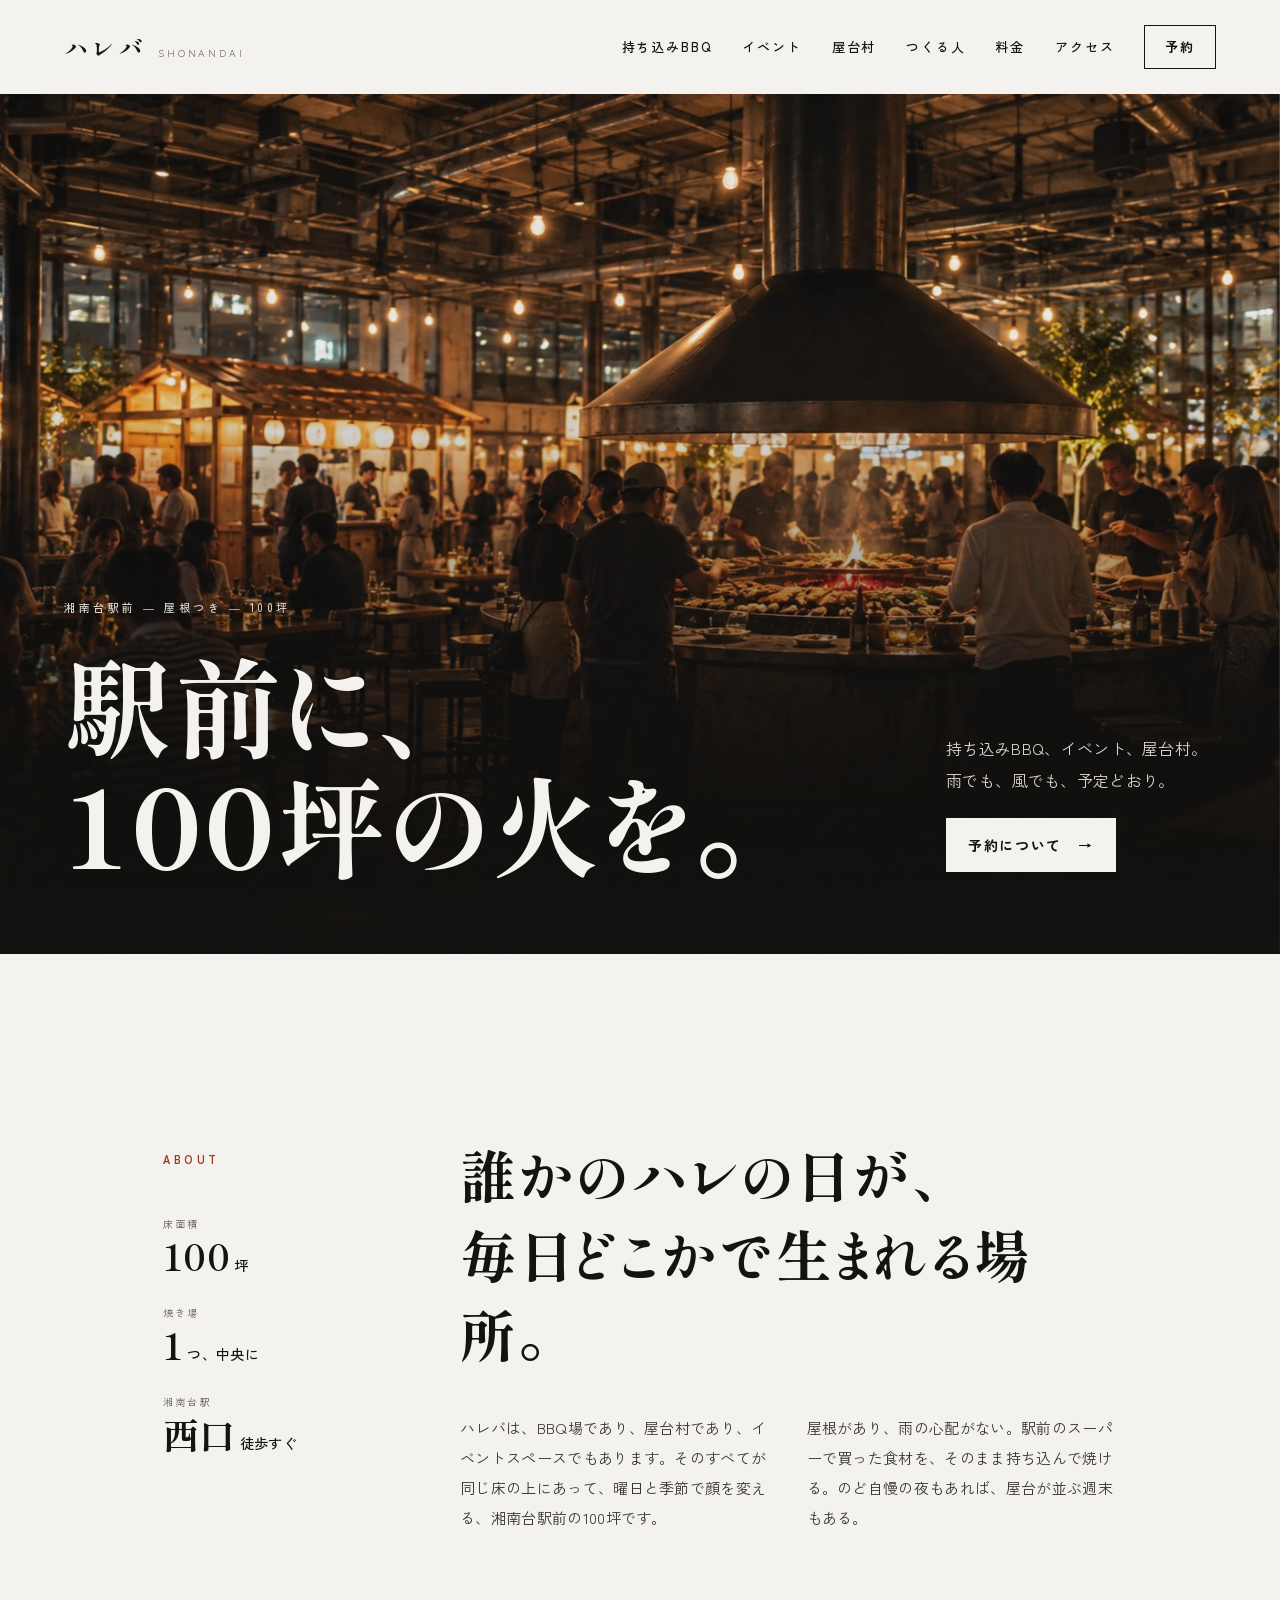
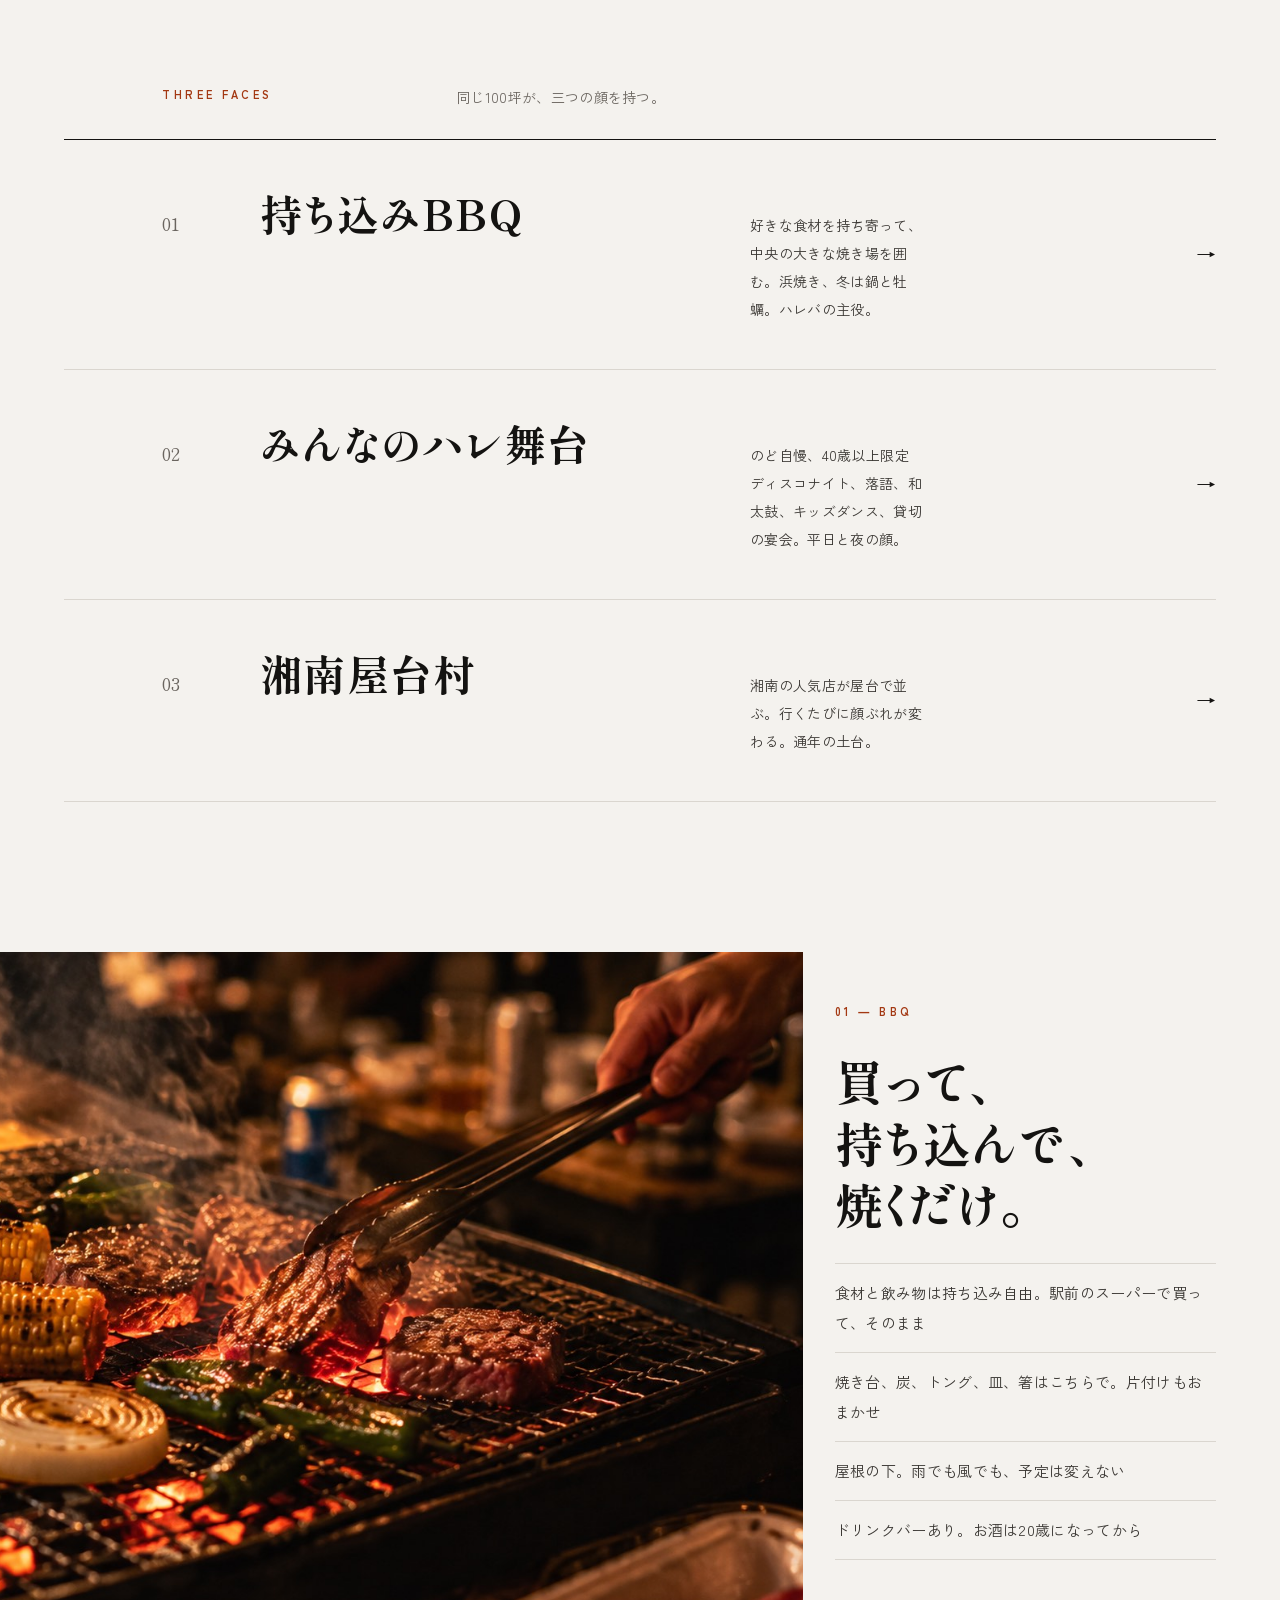
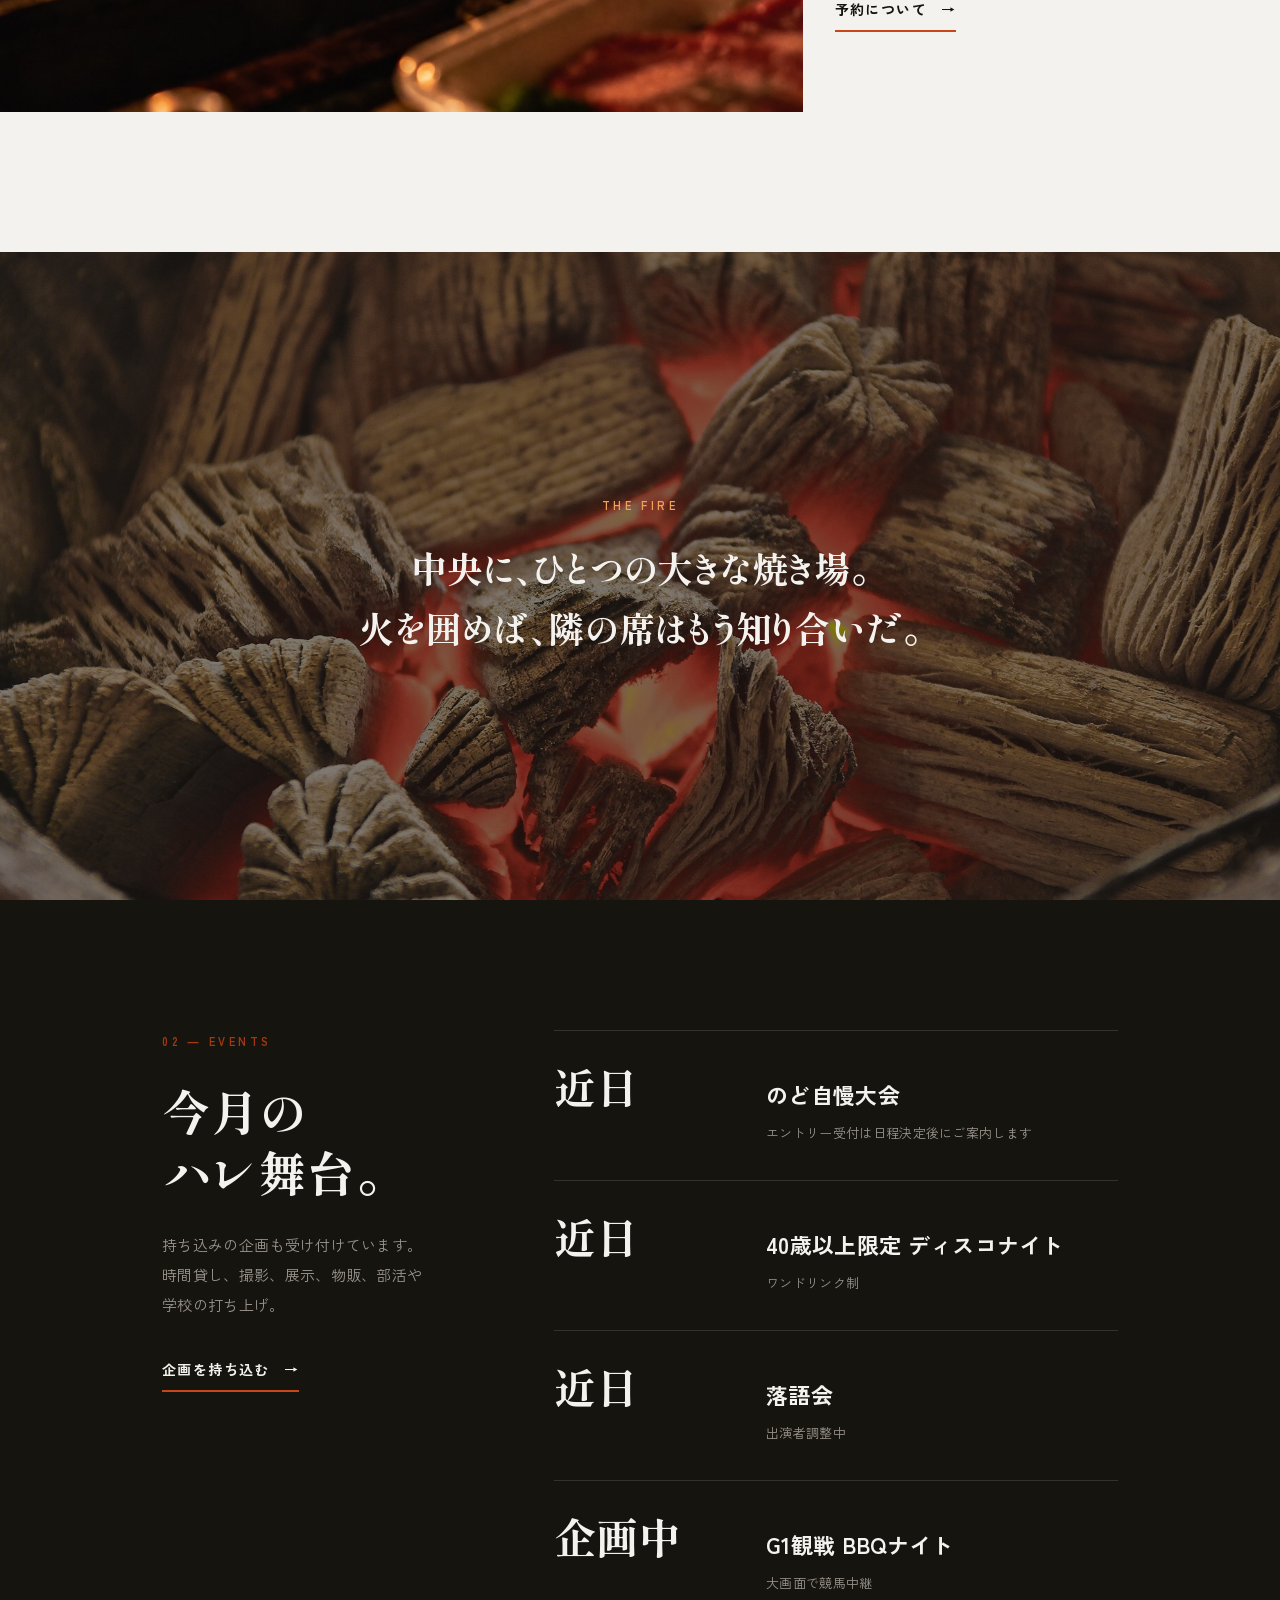
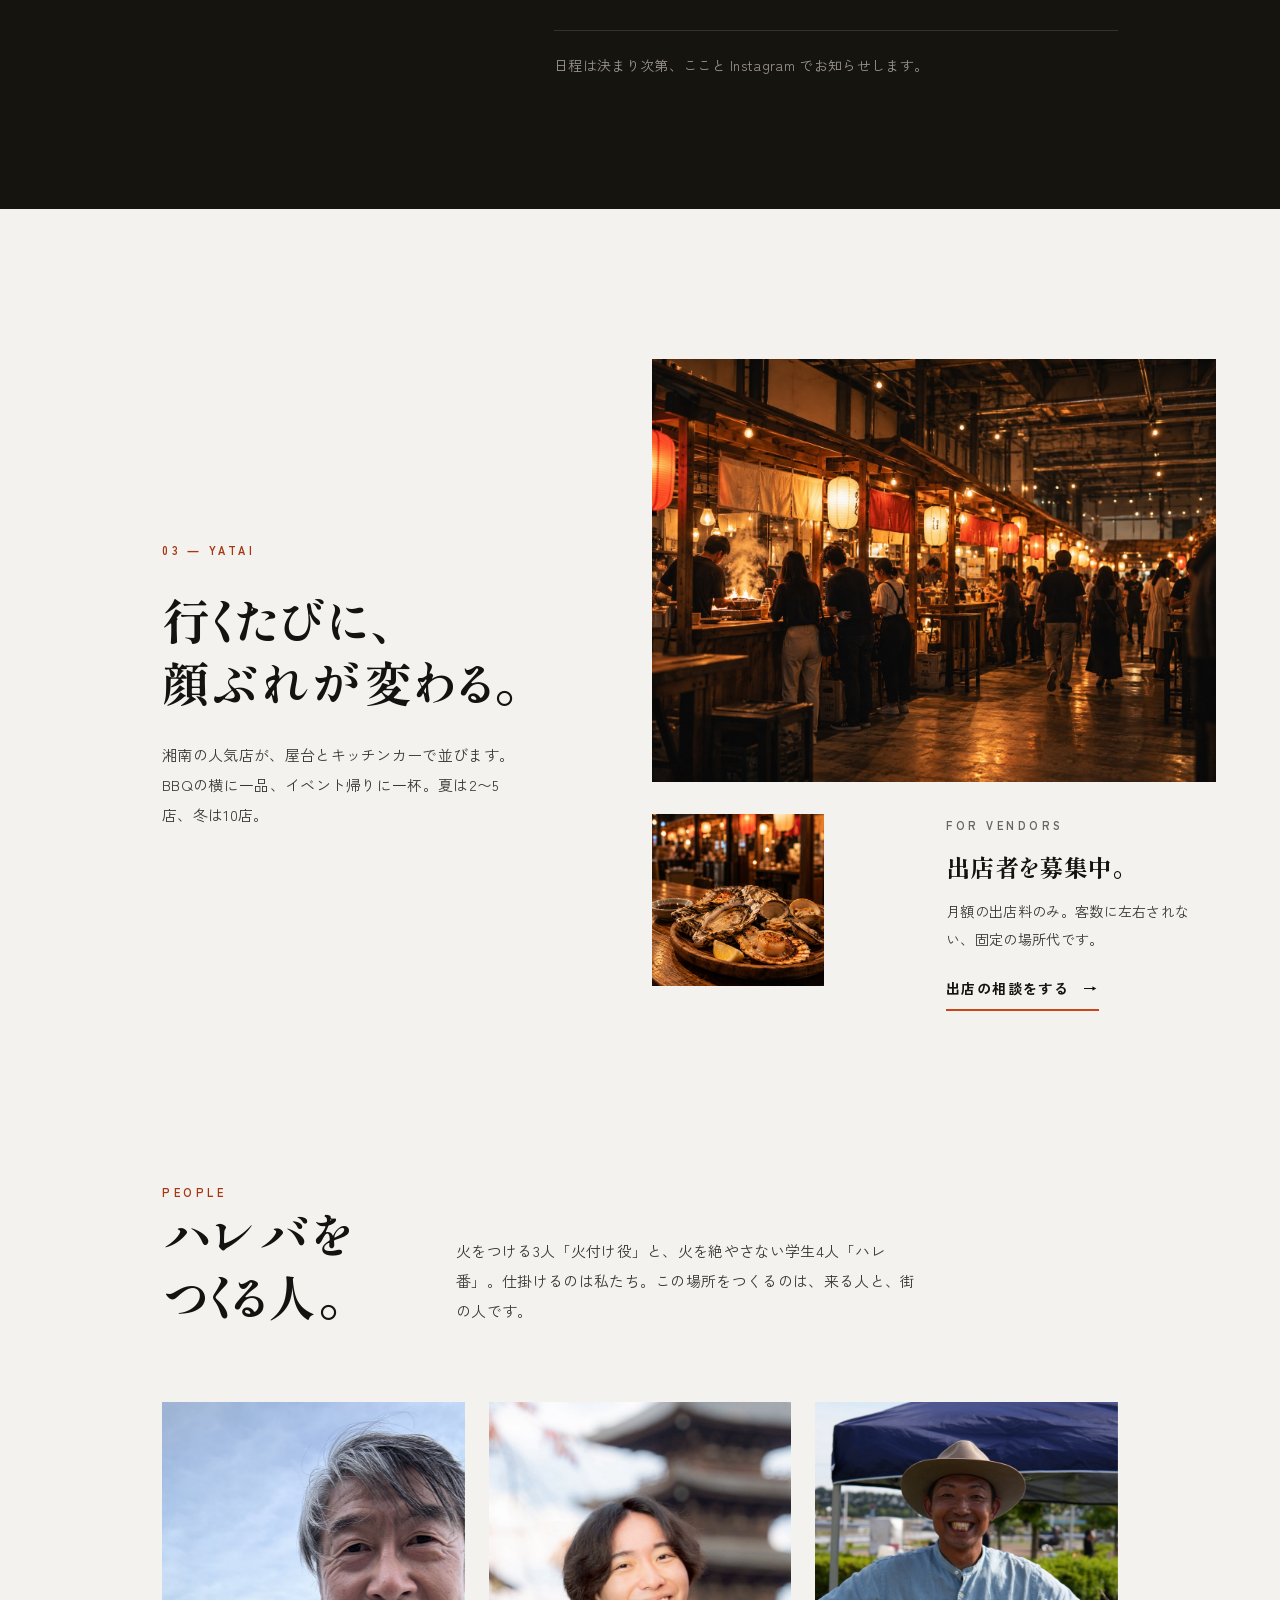
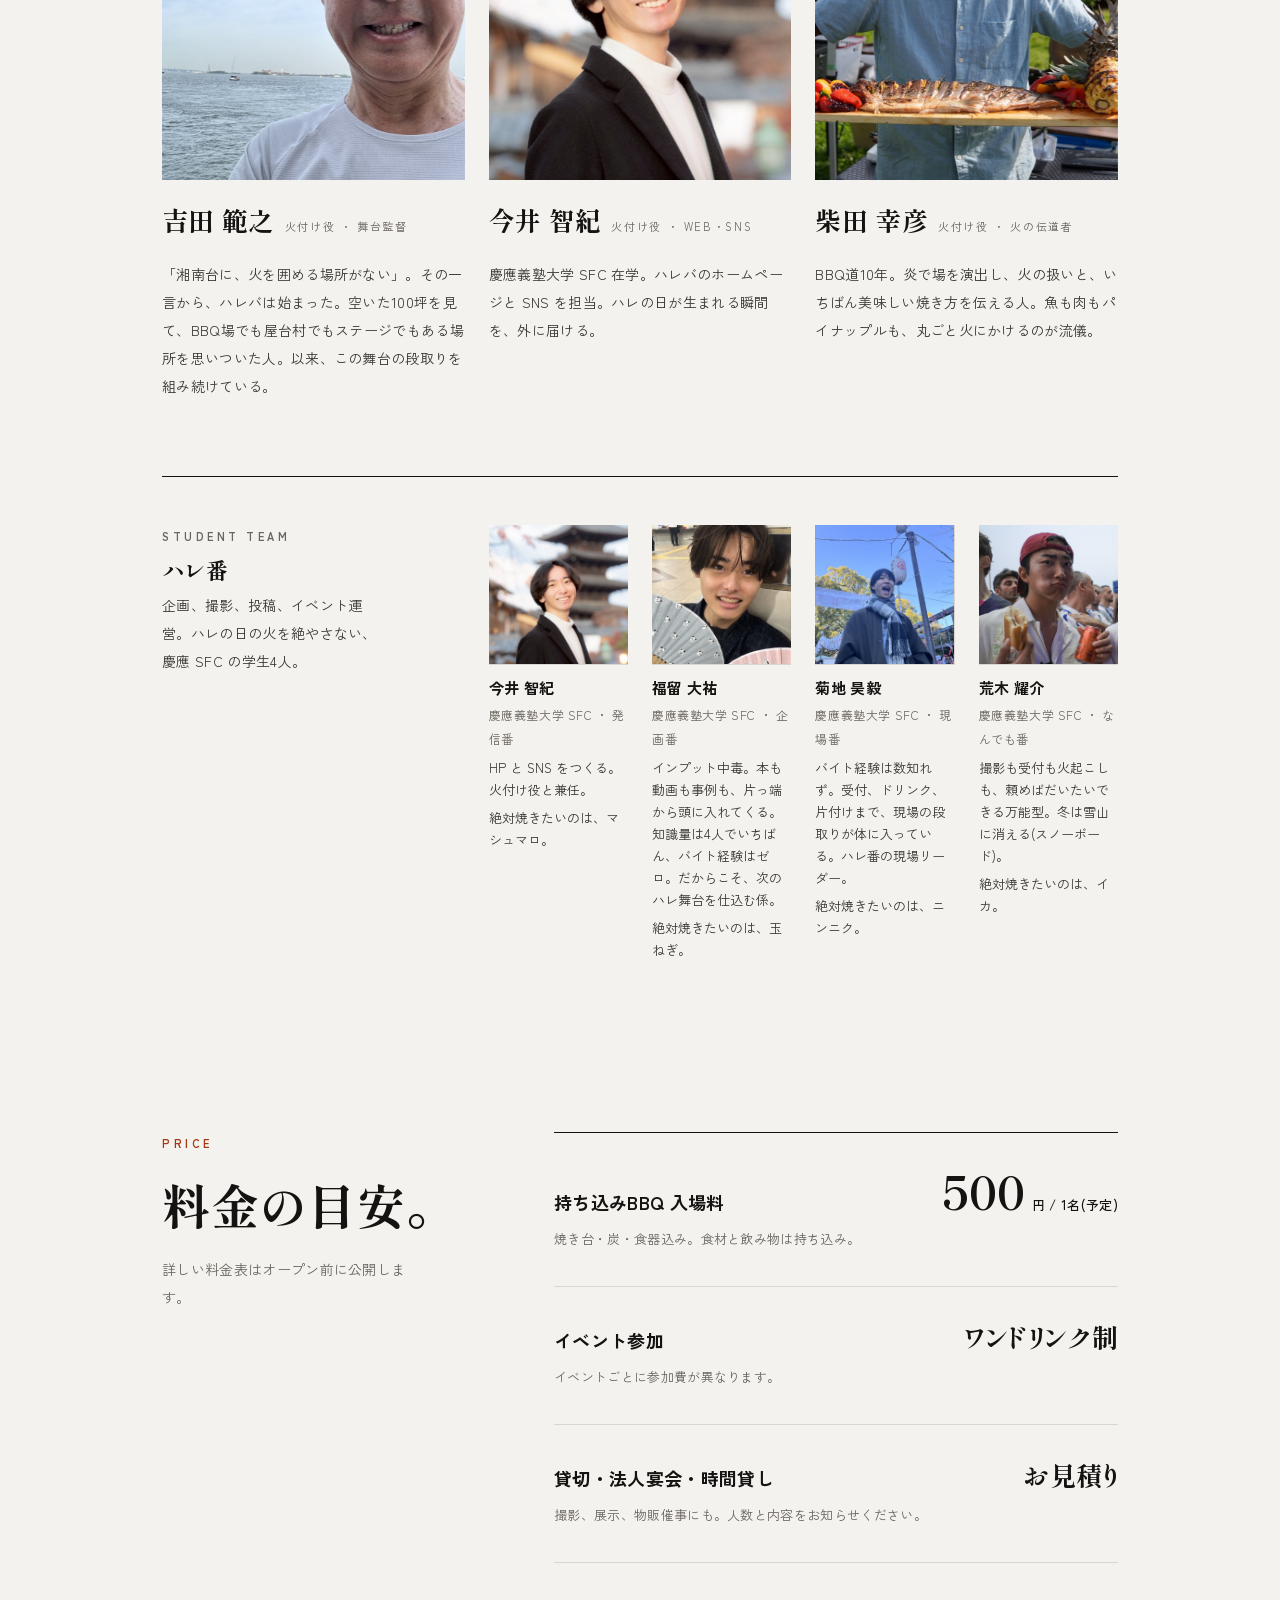
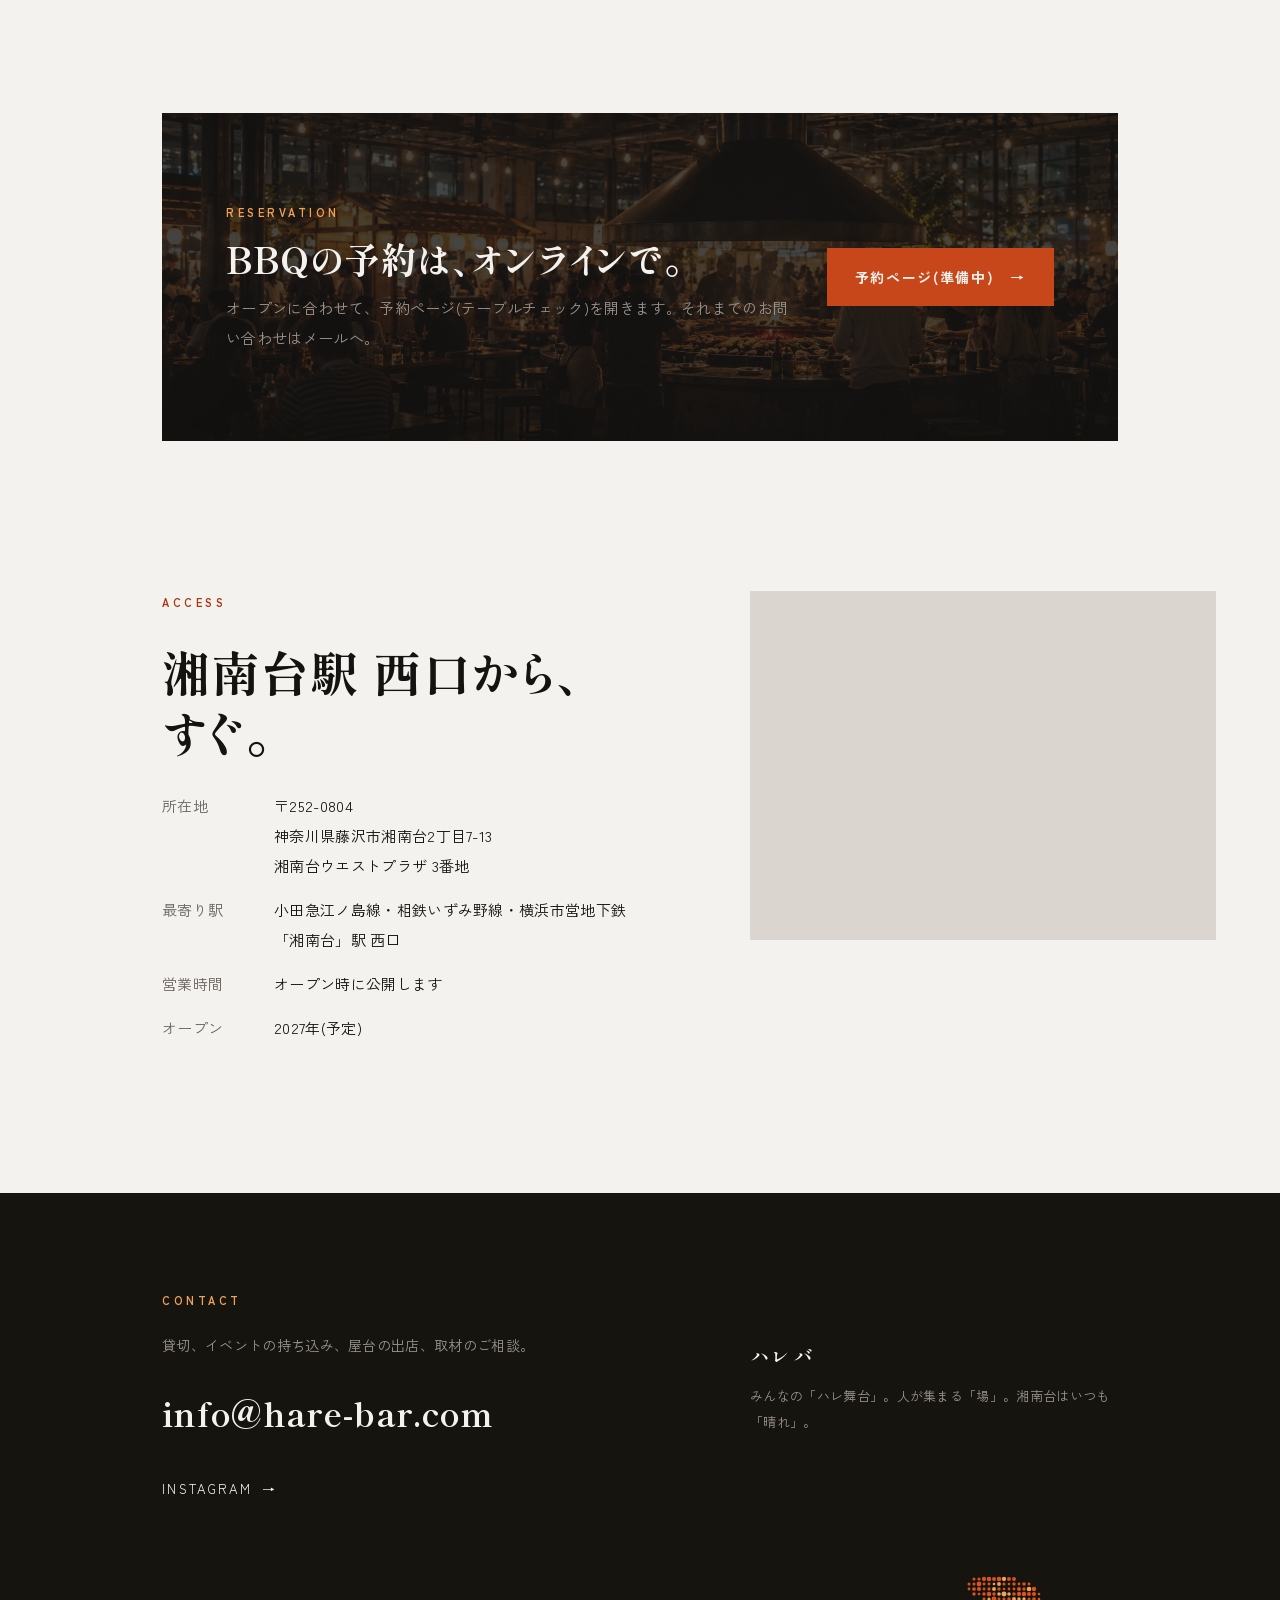
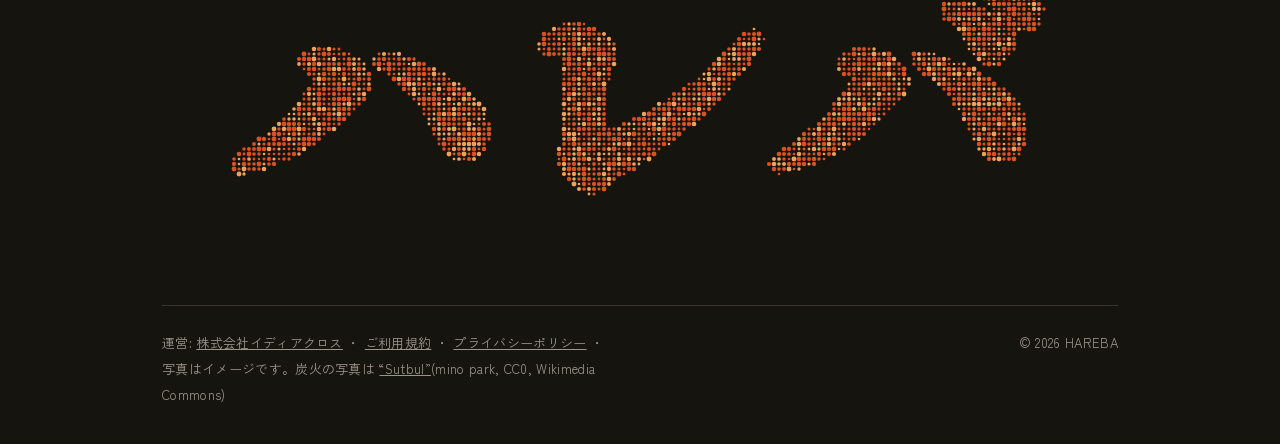
==== index.html @ 5220a4b6 "三つの顔の写真が出る動きを外す" ====
<!doctype html>
<html lang="ja">
<head>
  <meta charset="utf-8">
  <meta name="viewport" content="width=device-width, initial-scale=1">
  <title>ハレバ | 湘南台駅前、屋根つき100坪の持ち込みBBQ・イベントスペース</title>
  <meta name="description" content="湘南台駅前、屋根つき約100坪の「ハレバ」。好きな食材を持ち込んで火を囲むBBQ、のど自慢やディスコナイトなどのイベント、湘南の人気店が並ぶ屋台村。雨でも、風でも、予定どおり。">
  <meta property="og:title" content="ハレバ | 湘南台駅前、屋根つき100坪の持ち込みBBQ・イベントスペース">
  <meta property="og:description" content="駅前に、100坪の火を。持ち込みBBQ、イベント、屋台村。雨でも、風でも、予定どおり。">
  <meta property="og:type" content="website">
  <meta property="og:url" content="https://hare-bar.com/">
  <meta property="og:image" content="https://hare-bar.com/images/ogp-1200x630.jpg">
  <meta property="og:locale" content="ja_JP">
  <meta name="twitter:card" content="summary_large_image">
  <link rel="icon" href="data:image/svg+xml,%3Csvg xmlns='http://www.w3.org/2000/svg' viewBox='0 0 64 64'%3E%3Crect width='64' height='64' fill='%23141311'/%3E%3Ctext x='32' y='44' font-size='34' text-anchor='middle' fill='%23F4F2EE' font-family='serif' font-weight='700'%3E晴%3C/text%3E%3C/svg%3E">
  <link rel="preconnect" href="https://fonts.googleapis.com">
  <link rel="preconnect" href="https://fonts.gstatic.com" crossorigin>
  <link rel="stylesheet" href="https://fonts.googleapis.com/css2?family=Shippori+Mincho+B1:wght@500;700;800&family=Zen+Kaku+Gothic+New:wght@400;500;700&display=swap">
  <link rel="stylesheet" href="style.css?v=20261024b">
  <script>document.documentElement.className += ' js';</script>
  <link rel="canonical" href="https://hare-bar.com/">
  <!-- Google Search Console の所有権確認タグ。発行されたら次の行をコメントの外に出し、content に値を入れる
  <meta name="google-site-verification" content="VERIFICATION_TOKEN">
  -->
  <!-- Google Analytics 4(測定 ID G-CPQQMC813X、2026-10-22 設定) -->
  <script async src="https://www.googletagmanager.com/gtag/js?id=G-CPQQMC813X"></script>
  <script>window.dataLayer=window.dataLayer||[];function gtag(){dataLayer.push(arguments);}gtag('js',new Date());gtag('config','G-CPQQMC813X');</script>
  <script type="application/ld+json">
  {
    "@context": "https://schema.org",
    "@type": "LocalBusiness",
    "additionalType": "https://schema.org/EventVenue",
    "name": "ハレバ",
    "alternateName": "hare-bar 湘南台",
    "description": "湘南台駅前、屋根つき約100坪の持ち込みBBQ・イベントスペース・屋台村(期間限定開催)。",
    "url": "https://hare-bar.com/",
    "image": "https://hare-bar.com/images/ogp-1200x630.jpg",
    "address": {
      "@type": "PostalAddress",
      "postalCode": "252-0804",
      "addressRegion": "神奈川県",
      "addressLocality": "藤沢市",
      "streetAddress": "湘南台2丁目7-13 湘南台ウエストプラザ 3番地",
      "addressCountry": "JP"
    },
    "email": "info@hare-bar.com"
  }
  </script>
</head>
<body>

<header class="site-header">
  <a class="brand" href="#top">
    <span class="brand-ja">ハレバ</span>
    <span class="brand-en">SHONANDAI</span>
  </a>
  <nav class="nav" id="nav" aria-label="メニュー">
    <a href="#bbq">持ち込みBBQ</a>
    <a href="#stage">イベント</a>
    <a href="#yatai">屋台村</a>
    <a href="#people">つくる人</a>
    <a href="#price">料金</a>
    <a href="#access">アクセス</a>
    <a class="nav-cta" href="#reserve">予約</a>
  </nav>
  <button class="menu-btn" type="button" aria-label="メニューを開く" aria-expanded="false" aria-controls="nav" id="menuBtn">
    <svg aria-hidden="true" width="22" height="22" viewBox="0 0 22 22" fill="none" stroke="currentColor" stroke-width="1.5"><line x1="2" y1="6" x2="20" y2="6"/><line x1="2" y1="11" x2="20" y2="11"/><line x1="2" y1="16" x2="20" y2="16"/></svg>
  </button>
</header>

<main id="top">

  <section class="hero">
    <img class="hero-img" src="images/hero.jpg" alt="中央の大きな焼き場を囲む人々。奥に提灯の灯る屋台" width="1672" height="941" fetchpriority="high">
    <div class="hero-shade" aria-hidden="true"></div>
    <div class="hero-body">
      <div class="hero-main">
        <p class="kicker light" data-load style="--d:200ms">湘南台駅前 ― 屋根つき ― 100坪</p>
        <h1 class="hero-title"><span class="line" data-line style="--i:0">駅前に、</span><span class="line" data-line style="--i:1">100坪の火を。</span></h1>
      </div>
      <div class="hero-side" data-load style="--d:700ms">
        <p class="hero-lead">持ち込みBBQ、イベント、屋台村。<br>雨でも、風でも、予定どおり。</p>
        <a class="btn btn-light" href="#reserve">予約について<span aria-hidden="true">→</span></a>
      </div>
    </div>
  </section>

  <section class="statement grid reveal">
    <div class="statement-facts">
      <p class="eyebrow">ABOUT</p>
      <dl class="facts">
        <div><dt>床面積</dt><dd>100<span>坪</span></dd></div>
        <div><dt>焼き場</dt><dd>1<span>つ、中央に</span></dd></div>
        <div><dt>湘南台駅</dt><dd>西口<span>徒歩すぐ</span></dd></div>
      </dl>
    </div>
    <div class="statement-text">
      <h2 class="display">誰かのハレの日が、<br>毎日どこかで生まれる場所。</h2>
      <div class="two-col">
        <p>ハレバは、BBQ場であり、屋台村であり、イベントスペースでもあります。そのすべてが同じ床の上にあって、曜日と季節で顔を変える、湘南台駅前の100坪です。</p>
        <p>屋根があり、雨の心配がない。駅前のスーパーで買った食材を、そのまま持ち込んで焼ける。のど自慢の夜もあれば、屋台が並ぶ週末もある。</p>
      </div>
    </div>
  </section>

  <section class="faces reveal" id="faces">
    <div class="faces-head">
      <p class="eyebrow">THREE FACES</p>
      <p class="muted">同じ100坪が、三つの顔を持つ。</p>
    </div>
    <div class="faces-list">
      <a class="face" href="#bbq">
        <span class="face-num">01</span>
        <span class="face-title">持ち込みBBQ</span>
        <span class="face-desc">好きな食材を持ち寄って、中央の大きな焼き場を囲む。浜焼き、冬は鍋と牡蠣。ハレバの主役。</span>
        <span class="face-arrow" aria-hidden="true">→</span>
      </a>
      <a class="face" href="#stage">
        <span class="face-num">02</span>
        <span class="face-title">みんなのハレ舞台</span>
        <span class="face-desc">のど自慢、40歳以上限定ディスコナイト、落語、和太鼓、キッズダンス、貸切の宴会。平日と夜の顔。</span>
        <span class="face-arrow" aria-hidden="true">→</span>
      </a>
      <a class="face" href="#yatai">
        <span class="face-num">03</span>
        <span class="face-title">湘南屋台村</span>
        <span class="face-desc">湘南の人気店が屋台で並ぶ。行くたびに顔ぶれが変わる。通年の土台。</span>
        <span class="face-arrow" aria-hidden="true">→</span>
      </a>
    </div>
  </section>

  <section id="bbq" class="bbq reveal">
    <div class="bbq-media">
      <img src="images/bbq.jpg" alt="炭火の網の上の肉と野菜。トングで肉を返す手元" width="1672" height="941" loading="lazy">
    </div>
    <div class="bbq-text">
      <p class="eyebrow">01 ― BBQ</p>
      <h2 class="display">買って、<br>持ち込んで、<br>焼くだけ。</h2>
      <ul class="lines">
        <li>食材と飲み物は持ち込み自由。駅前のスーパーで買って、そのまま</li>
        <li>焼き台、炭、トング、皿、箸はこちらで。片付けもおまかせ</li>
        <li>屋根の下。雨でも風でも、予定は変えない</li>
        <li>ドリンクバーあり。お酒は20歳になってから</li>
      </ul>
      <a class="textlink" href="#reserve">予約について<span aria-hidden="true">→</span></a>
    </div>
  </section>

  <!-- 焼き場: 熾火の写真に、一文だけ -->
  <section class="fire" aria-label="焼き場">
    <img class="fire-img" src="images/found/sutbul.jpg" alt="赤く熾った炭。切り口の年輪まで見える備長炭の束" width="1920" height="1280" loading="lazy">
    <div class="fire-shade" aria-hidden="true"></div>
    <div class="fire-body reveal">
      <p class="eyebrow light">THE FIRE</p>
      <p class="fire-say">中央に、ひとつの大きな焼き場。<br>火を囲めば、隣の席はもう知り合いだ。</p>
    </div>
  </section>

  <section id="stage" class="events reveal">
    <div class="events-intro">
      <p class="eyebrow">02 ― EVENTS</p>
      <h2 class="display">今月の<br>ハレ舞台。</h2>
      <p class="muted-dark">持ち込みの企画も受け付けています。時間貸し、撮影、展示、物販、部活や学校の打ち上げ。</p>
      <a class="textlink light" href="#contact">企画を持ち込む<span aria-hidden="true">→</span></a>
    </div>
    <div class="events-list">
      <a class="event" href="#contact">
        <span class="event-date">近日</span>
        <span class="event-body"><span class="event-name">のど自慢大会</span><span class="event-note">エントリー受付は日程決定後にご案内します</span></span>
      </a>
      <a class="event" href="#contact">
        <span class="event-date">近日</span>
        <span class="event-body"><span class="event-name">40歳以上限定 ディスコナイト</span><span class="event-note">ワンドリンク制</span></span>
      </a>
      <a class="event" href="#contact">
        <span class="event-date">近日</span>
        <span class="event-body"><span class="event-name">落語会</span><span class="event-note">出演者調整中</span></span>
      </a>
      <a class="event" href="#contact">
        <span class="event-date">企画中</span>
        <span class="event-body"><span class="event-name">G1観戦 BBQナイト</span><span class="event-note">大画面で競馬中継</span></span>
      </a>
      <p class="events-foot">日程は決まり次第、ここと Instagram でお知らせします。</p>
    </div>
  </section>

  <section id="yatai" class="yatai reveal">
    <div class="yatai-text">
      <p class="eyebrow">03 ― YATAI</p>
      <h2 class="display">行くたびに、<br>顔ぶれが変わる。</h2>
      <p>湘南の人気店が、屋台とキッチンカーで並びます。BBQの横に一品、イベント帰りに一杯。夏は2〜5店、冬は10店。</p>
    </div>
    <div class="yatai-media">
      <div class="yatai-img-main">
        <img src="images/yatai.jpg" alt="提灯の灯る屋台が並ぶ屋内と、行き交う人" width="1448" height="1086" loading="lazy">
      </div>
      <div class="yatai-img-sub">
        <img src="images/yatai-food.jpg" alt="木の皿に盛られた焼き牡蠣とホタテ、ハマグリ" width="1122" height="1402" loading="lazy">
      </div>
    </div>
    <div class="vendors">
      <p class="eyebrow gray">FOR VENDORS</p>
      <p class="vendors-title">出店者を募集中。</p>
      <p>月額の出店料のみ。客数に左右されない、固定の場所代です。</p>
      <a class="textlink" href="#contact">出店の相談をする<span aria-hidden="true">→</span></a>
    </div>
  </section>

  <!-- つくる人: 写真は指の下で少し沈む -->
  <section id="people" class="people reveal">
    <div class="people-head">
      <p class="eyebrow">PEOPLE</p>
      <h2 class="display">ハレバを<br>つくる人。</h2>
    </div>
    <p class="people-lead">火をつける3人「火付け役」と、火を絶やさない学生4人「ハレ番」。仕掛けるのは私たち。この場所をつくるのは、来る人と、街の人です。</p>
    <div class="persons">
    <div class="person">
      <div class="portrait tilt"><img src="images/people/yoshida.jpg" alt="吉田範之" width="820" height="1024" loading="lazy"><i class="tilt-shade" aria-hidden="true"></i></div>
      <p class="person-name">吉田 範之 <span class="person-role">火付け役 ・ 舞台監督</span></p>
      <p class="person-bio">「湘南台に、火を囲める場所がない」。その一言から、ハレバは始まった。空いた100坪を見て、BBQ場でも屋台村でもステージでもある場所を思いついた人。以来、この舞台の段取りを組み続けている。</p>
    </div>
    <div class="person">
      <div class="portrait tilt"><img src="images/people/imai.jpg" alt="今井智紀" width="820" height="1024" loading="lazy"><i class="tilt-shade" aria-hidden="true"></i></div>
      <p class="person-name">今井 智紀 <span class="person-role">火付け役 ・ WEB・SNS</span></p>
      <p class="person-bio">慶應義塾大学 SFC 在学。ハレバのホームページと SNS を担当。ハレの日が生まれる瞬間を、外に届ける。</p>
    </div>
    <div class="person">
      <div class="portrait tilt"><img src="images/people/shibata.jpg" alt="柴田幸彦" width="820" height="1024" loading="lazy"><i class="tilt-shade" aria-hidden="true"></i></div>
      <p class="person-name">柴田 幸彦 <span class="person-role">火付け役 ・ 火の伝道者</span></p>
      <p class="person-bio">BBQ道10年。炎で場を演出し、火の扱いと、いちばん美味しい焼き方を伝える人。魚も肉もパイナップルも、丸ごと火にかけるのが流儀。</p>
    </div>
    </div>
    <div class="students">
      <div class="students-head">
        <p class="eyebrow gray">STUDENT TEAM</p>
        <p class="students-title">ハレ番</p>
        <p>企画、撮影、投稿、イベント運営。ハレの日の火を絶やさない、慶應 SFC の学生4人。</p>
      </div>
      <div class="students-grid">
        <div class="student"><div class="square tilt"><img src="images/people/imai-sq.jpg" alt="今井智紀" width="600" height="600" loading="lazy"><i class="tilt-shade" aria-hidden="true"></i></div><p><b>今井 智紀</b><span>慶應義塾大学 SFC ・ 発信番</span><span class="bio">HP と SNS をつくる。火付け役と兼任。</span><span class="bio">絶対焼きたいのは、マシュマロ。</span></p></div>
        <div class="student"><div class="square tilt"><img src="images/people/fukudome-sq.jpg" alt="福留大祐" width="600" height="600" loading="lazy"><i class="tilt-shade" aria-hidden="true"></i></div><p><b>福留 大祐</b><span>慶應義塾大学 SFC ・ 企画番</span><span class="bio">インプット中毒。本も動画も事例も、片っ端から頭に入れてくる。知識量は4人でいちばん、バイト経験はゼロ。だからこそ、次のハレ舞台を仕込む係。</span><span class="bio">絶対焼きたいのは、玉ねぎ。</span></p></div>
        <div class="student"><div class="square tilt"><img src="images/people/kikuchi-sq.jpg" alt="菊地昊毅" width="600" height="600" loading="lazy"><i class="tilt-shade" aria-hidden="true"></i></div><p><b>菊地 昊毅</b><span>慶應義塾大学 SFC ・ 現場番</span><span class="bio">バイト経験は数知れず。受付、ドリンク、片付けまで、現場の段取りが体に入っている。ハレ番の現場リーダー。</span><span class="bio">絶対焼きたいのは、ニンニク。</span></p></div>
        <div class="student"><div class="square tilt"><img src="images/people/araki-sq.jpg" alt="荒木耀介" width="600" height="600" loading="lazy"><i class="tilt-shade" aria-hidden="true"></i></div><p><b>荒木 耀介</b><span>慶應義塾大学 SFC ・ なんでも番</span><span class="bio">撮影も受付も火起こしも、頼めばだいたいできる万能型。冬は雪山に消える(スノーボード)。</span><span class="bio">絶対焼きたいのは、イカ。</span></p></div>
      </div>
    </div>
  </section>

  <section id="price" class="price reveal">
    <div class="price-intro">
      <p class="eyebrow">PRICE</p>
      <h2 class="display">料金の目安。</h2>
      <p class="muted">詳しい料金表はオープン前に公開します。</p>
    </div>
    <div class="price-list">
      <div class="price-row first">
        <div class="price-desc"><span class="price-name">持ち込みBBQ 入場料</span><span class="price-note">焼き台・炭・食器込み。食材と飲み物は持ち込み。</span></div>
        <span class="price-val"><b>500</b><small>円 / 1名(予定)</small></span>
      </div>
      <div class="price-row">
        <div class="price-desc"><span class="price-name">イベント参加</span><span class="price-note">イベントごとに参加費が異なります。</span></div>
        <span class="price-val mid">ワンドリンク制</span>
      </div>
      <div class="price-row last">
        <div class="price-desc"><span class="price-name">貸切・法人宴会・時間貸し</span><span class="price-note">撮影、展示、物販催事にも。人数と内容をお知らせください。</span></div>
        <span class="price-val mid">お見積り</span>
      </div>
    </div>
  </section>

  <!-- 予約: テーブルチェックの予約ページへ。URL が決まるまでは案内のみ -->
  <section id="reserve" class="reserve reveal">
    <div class="reserve-box">
      <img class="reserve-img" src="images/hero.jpg" alt="" width="1672" height="941" loading="lazy">
      <div class="reserve-shade" aria-hidden="true"></div>
      <div class="reserve-text">
        <p class="eyebrow light">RESERVATION</p>
        <h2 class="display sm">BBQの予約は、オンラインで。</h2>
        <p class="muted-dark">オープンに合わせて、予約ページ(テーブルチェック)を開きます。それまでのお問い合わせはメールへ。</p>
      </div>
      <a class="btn btn-accent" href="#contact">予約ページ(準備中)<span aria-hidden="true">→</span></a>
    </div>
  </section>

  <section id="access" class="access reveal">
    <div class="access-text">
      <p class="eyebrow">ACCESS</p>
      <h2 class="display">湘南台駅 西口から、<br>すぐ。</h2>
      <dl class="info">
        <dt>所在地</dt><dd>〒252-0804<br>神奈川県藤沢市湘南台2丁目7-13<br>湘南台ウエストプラザ 3番地</dd>
        <dt>最寄り駅</dt><dd>小田急江ノ島線・相鉄いずみ野線・横浜市営地下鉄「湘南台」駅 西口</dd>
        <dt>営業時間</dt><dd>オープン時に公開します</dd>
        <dt>オープン</dt><dd>2027年(予定)</dd>
      </dl>
    </div>
    <div class="map">
      <iframe title="ハレバの地図" src="https://www.google.com/maps?q=%E7%A5%9E%E5%A5%88%E5%B7%9D%E7%9C%8C%E8%97%A4%E6%B2%A2%E5%B8%82%E6%B9%98%E5%8D%97%E5%8F%B02%E4%B8%81%E7%9B%AE7-13&output=embed" loading="lazy" referrerpolicy="no-referrer-when-downgrade" allowfullscreen></iframe>
    </div>
  </section>

</main>

<!-- 閉じ: 炭色の面に、連絡先と、火の粉で描いた名前(指でなぞると散り、また集まる) -->
<footer id="contact" class="site-footer">
  <div class="contact">
    <p class="eyebrow light">CONTACT</p>
    <p>貸切、イベントの持ち込み、屋台の出店、取材のご相談。</p>
    <a class="mail" href="mailto:info@hare-bar.com">info@hare-bar.com</a>
    <a class="insta" href="https://www.instagram.com/" target="_blank" rel="noopener">INSTAGRAM<span aria-hidden="true">→</span></a>
  </div>
  <div class="footer-brand">
    <p class="footer-logo">ハレバ</p>
    <p>みんなの「ハレ舞台」。人が集まる「場」。湘南台はいつも「晴れ」。</p>
  </div>
  <div class="mark" id="mark">
    <canvas class="mark-canvas" id="markCanvas" role="img" aria-label="ハレバ。火の粉で描いた名前。指でなぞると散り、また集まります"></canvas>
    <span class="mark-text" id="markText" aria-hidden="true">ハレバ</span>
  </div>
  <p class="footer-legal">
    <span>運営: <a href="http://ideax.co.jp/" target="_blank" rel="noopener">株式会社イディアクロス</a> ・ <a href="terms.html">ご利用規約</a> ・ <a href="privacy.html">プライバシーポリシー</a> ・ 写真はイメージです。炭火の写真は <a href="https://commons.wikimedia.org/wiki/File:Sutbul.jpg">“Sutbul”</a>(mino park, CC0, Wikimedia Commons)</span>
    <span>© 2026 HAREBA</span>
  </p>
</footer>

<script src="site.js?v=20261024b"></script>
</body>
</html>
---- style.css ----
/* ハレバ hare-bar.com — 紙の地に明朝、炭色の面、熾火の赤。PC 1440 基準、768/1024 で切り替え
   2026-10-24 v3: 最初の版(2026-10-22)を土台に戻し、高級感(余白、文字組み、炭色の面、写真の扱い)と
   BBQ 場の野心(大きな見出し、熾火の帯、火の粉の名前)を足した。予約の仕組みは持たない(テーブルチェックへ案内するだけ)。 */
:root {
  --paper: #F4F2EE;
  --ink: #141311;
  --ink-2: #3A3733;
  --gray: #6A655F;
  --gray-2: #9A948C;
  --line: #DAD6CF;
  --line-dark: #35322D;
  --charcoal: #16140F;      /* 炭色の面(イベント、予約、閉じ) */
  --charcoal-2: #1F1C17;
  --accent: #C8471A;        /* 熾火の赤。ボタンとリンクだけ */
  --accent-dark: #A33812;
  --accent-on-dark: #F0A15A;
  --serif: 'Shippori Mincho B1', 'Hiragino Mincho ProN', 'Yu Mincho', serif;
  --sans: 'Zen Kaku Gothic New', 'Hiragino Sans', 'Noto Sans JP', system-ui, sans-serif;
  --gutter: 20px;
  --ease: cubic-bezier(.2, .6, .2, 1);
  --ease-expo: cubic-bezier(0.16, 1, 0.3, 1);
}
@media (min-width: 768px) { :root { --gutter: 40px; } }
@media (min-width: 1024px) { :root { --gutter: 64px; } }

* { box-sizing: border-box; }
html { scroll-behavior: smooth; -webkit-text-size-adjust: 100%; }
body {
  margin: 0; background: var(--paper); color: var(--ink);
  font-family: var(--sans); font-size: 16px; line-height: 1.9;
  font-feature-settings: "palt" 1; letter-spacing: .02em;
  -webkit-font-smoothing: antialiased; overflow-x: hidden;
}
@media (min-width: 1024px) { body { font-size: 16px; line-height: 2; } }
img { display: block; max-width: 100%; height: auto; }
a { color: var(--ink); }
a:hover { color: var(--accent); }
a:focus-visible, button:focus-visible { outline: 2px solid var(--accent); outline-offset: 4px; }
h1, h2, h3, p, dl, dd, ul { margin: 0; }
ul { padding: 0; list-style: none; }
[hidden] { display: none !important; }
::selection { background: var(--ink); color: var(--paper); }

.eyebrow { font-size: 11px; letter-spacing: .32em; font-weight: 700; color: var(--accent-dark); }
.eyebrow.gray { color: var(--gray); }
.eyebrow.light { color: var(--accent-on-dark); }
.kicker { font-size: 11px; letter-spacing: .32em; font-weight: 500; }
.kicker.light { color: var(--line); }
.muted { color: var(--gray); font-size: 14px; }
.muted-dark { color: var(--gray-2); font-size: 15px; }
.display { font-family: var(--serif); font-weight: 700; font-size: 30px; line-height: 1.4; letter-spacing: .03em; }
.display.sm { font-size: 24px; }
@media (min-width: 768px) { .display { font-size: 40px; line-height: 1.3; } .display.sm { font-size: 30px; } }
@media (min-width: 1024px) { .display { font-size: 48px; line-height: 1.28; } .display.sm { font-size: 36px; } }

.btn {
  display: inline-flex; align-items: center; justify-content: space-between; gap: 16px;
  min-height: 54px; padding: 0 22px; text-decoration: none; font-weight: 700;
  font-size: 14px; letter-spacing: .12em; transition: background .3s, color .3s, transform .25s var(--ease);
}
.btn:active { transform: translateY(1px); }
.btn-light { background: var(--paper); color: var(--ink); }
.btn-light:hover { background: #fff; color: var(--ink); }
.btn-accent { background: var(--accent); color: var(--paper); min-height: 58px; padding: 0 28px; }
.btn-accent:hover { background: var(--accent-dark); color: var(--paper); }
.textlink {
  display: inline-flex; align-items: center; gap: 14px; min-height: 44px;
  text-decoration: none; font-weight: 700; font-size: 14px; letter-spacing: .1em;
  border-bottom: 2px solid var(--accent); align-self: flex-start; transition: gap .3s var(--ease);
}
.textlink:hover { gap: 22px; }
.textlink.light { color: var(--paper); }
.textlink.light:hover { color: var(--paper); }

/* 現れる動き: セクションの中身を一つずつ、少し遅らせて。JS が無ければ最初から見える */
.js .reveal > * { opacity: 0; transform: translateY(22px); transition: opacity .9s var(--ease-expo), transform .9s var(--ease-expo); }
.js .reveal.is-in > * { opacity: 1; transform: none; }
.js .reveal.is-in > *:nth-child(2) { transition-delay: .09s; }
.js .reveal.is-in > *:nth-child(3) { transition-delay: .18s; }
.js .reveal.is-in > *:nth-child(4) { transition-delay: .27s; }
.js .reveal.is-in > *:nth-child(n+5) { transition-delay: .36s; }
@media (prefers-reduced-motion: reduce) { .js .reveal > * { opacity: 1; transform: none; transition: none; } html { scroll-behavior: auto; } }

/* header */
.site-header {
  position: relative; z-index: 20;
  display: flex; align-items: center; justify-content: space-between; gap: 12px;
  padding: 16px var(--gutter);
}
.brand { display: flex; align-items: baseline; gap: 10px; text-decoration: none; color: var(--ink); }
.brand:hover { color: var(--ink); }
.brand-ja { font-family: var(--serif); font-weight: 700; font-size: 21px; letter-spacing: .22em; }
.brand-en { font-size: 10px; letter-spacing: .28em; color: var(--gray); }
.nav { display: flex; align-items: center; gap: 30px; font-size: 13px; letter-spacing: .14em; font-weight: 500; }
.nav a { text-decoration: none; }
.nav-cta { display: inline-flex; align-items: center; min-height: 44px; padding: 0 20px; border: 1px solid var(--ink); font-weight: 700; transition: background .3s, color .3s; }
.nav-cta:hover { background: var(--ink); color: var(--paper); }
.menu-btn { display: none; width: 44px; height: 44px; align-items: center; justify-content: center; background: none; border: 0; padding: 0; color: var(--ink); cursor: pointer; }
@media (max-width: 1023px) {
  .menu-btn { display: inline-flex; }
  .nav {
    position: absolute; left: 0; right: 0; top: 100%;
    flex-direction: column; align-items: stretch; gap: 0;
    background: var(--paper); border-top: 1px solid var(--line); border-bottom: 1px solid var(--line);
    padding: 8px var(--gutter) 24px; display: none;
  }
  .nav a:not(.nav-cta) { padding: 14px 0; border-bottom: 1px solid var(--line); font-size: 15px; }
  .nav .nav-cta { margin-top: 16px; justify-content: center; border: 1px solid var(--ink); font-size: 15px; }
  body.nav-open .nav { display: flex; }
}
@media (min-width: 1024px) { .site-header { padding: 24px var(--gutter); } .brand-ja { font-size: 23px; } }

/* hero */
.hero {
  position: relative; overflow: hidden; color: var(--paper);
  min-height: 640px; display: flex; flex-direction: column; justify-content: flex-end;
  padding: 28px var(--gutter);
}
@media (min-width: 768px) { .hero { min-height: 740px; padding-bottom: 52px; } }
@media (min-width: 1024px) { .hero { min-height: 860px; padding-bottom: 72px; } }
.hero-img {
  position: absolute; inset: 0; width: 100%; height: 100%; object-fit: cover; object-position: 60% 55%;
  animation: hb-zoom 8s var(--ease) both;
}
@media (min-width: 1024px) { .hero-img { object-position: center 60%; } }
.hero-shade { position: absolute; inset: 0; background: linear-gradient(180deg, rgba(20,19,17,.08) 30%, rgba(20,19,17,.84) 100%); } /* taste-skill-ignore: 写真の上の文字を読ませる中立なスクリム */
.hero-body { position: relative; display: flex; flex-direction: column; gap: 18px; }
.hero-title { font-family: var(--serif); font-weight: 800; font-size: 46px; line-height: 1.18; letter-spacing: .02em; margin-top: 18px; }
.hero-title .line { display: block; }
.hero-lead { font-size: 15px; line-height: 2; color: var(--line); }
.hero-side { display: flex; flex-direction: column; gap: 18px; }
.hero-side .btn { width: 100%; }
@media (min-width: 768px) { .hero-title { font-size: 68px; } .hero-side .btn { width: auto; align-self: flex-start; } }
@media (min-width: 1024px) {
  .hero-body { display: grid; grid-template-columns: repeat(12, minmax(0, 1fr)); column-gap: 24px; align-items: end; }
  .hero-main { grid-column: span 8; }
  .hero-side { grid-column: 10 / span 3; gap: 22px; padding-bottom: 10px; }
  .hero-title { font-size: 108px; line-height: 1.1; margin-top: 26px; }
  .hero-lead { font-size: 16px; line-height: 2; }
}
@keyframes hb-zoom { from { transform: scale(1.07); } to { transform: scale(1); } }
/* 読み込み: 行が順に立ち上がる。1.2 秒で終わる */
.js .hero [data-line] { opacity: 0; transform: translateY(26px); animation: hb-rise 900ms var(--ease-expo) forwards; animation-delay: calc(120ms + var(--i) * 110ms); }
.js .hero [data-load] { opacity: 0; transform: translateY(12px); animation: hb-rise 600ms var(--ease-expo) forwards; animation-delay: var(--d); }
@keyframes hb-rise { to { opacity: 1; transform: none; } }
@media (prefers-reduced-motion: reduce) { .hero-img, .js .hero [data-line], .js .hero [data-load] { animation: none; opacity: 1; transform: none; } }

/* grid helper */
.grid { display: grid; grid-template-columns: repeat(12, minmax(0, 1fr)); column-gap: 24px; }

/* statement */
.statement { padding: 80px var(--gutter) 72px; display: flex; flex-direction: column-reverse; gap: 36px; }
.statement-text { display: flex; flex-direction: column; gap: 24px; }
.two-col { display: flex; flex-direction: column; gap: 16px; font-size: 15px; color: var(--ink-2); }
.facts { display: grid; grid-template-columns: repeat(3, minmax(0, 1fr)); gap: 16px; padding-top: 24px; border-top: 1px solid var(--line); }
.facts dt { font-size: 10px; letter-spacing: .22em; color: var(--gray); }
.facts dd { font-family: var(--serif); font-size: 26px; font-weight: 700; line-height: 1.3; }
.facts dd span { font-size: 12px; margin-left: 3px; font-family: var(--sans); font-weight: 500; }
.statement-facts .eyebrow { display: none; }
@media (min-width: 1024px) {
  .statement { display: grid; padding: 180px var(--gutter) 150px; }
  .statement-facts { grid-column: 2 / span 2; display: flex; flex-direction: column; gap: 44px; padding-top: 14px; }
  .statement-facts .eyebrow { display: block; }
  .facts { display: flex; flex-direction: column; gap: 26px; padding: 0; border: 0; }
  .facts dd { font-size: 36px; line-height: 1.2; }
  .facts dd span { font-size: 14px; margin-left: 4px; }
  .statement-text { grid-column: 5 / span 7; gap: 40px; }
  .statement-text .display { font-size: 56px; line-height: 1.42; letter-spacing: .03em; }
  .two-col { display: grid; grid-template-columns: 1fr 1fr; gap: 36px; max-width: 780px; font-size: 15px; }
}

/* three faces */
.faces { padding: 0 var(--gutter) 72px; display: flex; flex-direction: column; }
.faces-head { display: flex; flex-direction: column; gap: 6px; padding-bottom: 16px; border-bottom: 1px solid var(--ink); }
.faces-list { position: relative; }
.face { display: grid; grid-template-columns: 1fr auto; gap: 8px 16px; padding: 24px 0; border-bottom: 1px solid var(--line); text-decoration: none; color: var(--ink); transition: color .3s, opacity .35s var(--ease); }
.face:hover { color: var(--ink); }
.face:hover .face-title { color: var(--accent); }
.face-num { grid-column: 1; font-family: var(--serif); font-size: 14px; color: var(--gray); }
.face-title { grid-column: 1; font-family: var(--serif); font-size: 26px; font-weight: 700; line-height: 1.3; letter-spacing: .03em; transition: color .3s; }
.face-desc { grid-column: 1; font-size: 14px; color: var(--ink-2); }
.face-arrow { grid-column: 2; grid-row: 1 / span 3; align-self: center; font-size: 20px; transition: transform .3s var(--ease); }
.face:hover .face-arrow { transform: translateX(6px); }
@media (min-width: 1024px) {
  .faces { padding-bottom: 150px; }
  .faces-head { display: grid; grid-template-columns: repeat(12, minmax(0, 1fr)); column-gap: 24px; padding-bottom: 28px; }
  .faces-head .eyebrow { grid-column: 2 / span 3; }
  .faces-head .muted { grid-column: 5 / span 7; }
  .face { grid-template-columns: repeat(12, minmax(0, 1fr)); column-gap: 24px; align-items: baseline; padding: 46px 0; }
  .face-num { grid-column: 2; font-size: 18px; }
  .face-title { grid-column: 3 / span 4; font-size: 42px; }
  .face-desc { grid-column: 8 / span 2; font-size: 14px; }
  .face-arrow { grid-column: 12; grid-row: auto; text-align: right; }
}

/* bbq */
.bbq { display: flex; flex-direction: column; gap: 28px; padding-bottom: 72px; }
.bbq-media { height: 300px; overflow: hidden; }
.bbq-media img { width: 100%; height: 100%; object-fit: cover; object-position: 35% center; transition: transform 1.4s var(--ease); }
.bbq-media:hover img { transform: scale(1.03); }
.bbq-text { display: flex; flex-direction: column; gap: 20px; padding: 0 var(--gutter); }
.lines { display: flex; flex-direction: column; font-size: 15px; color: var(--ink-2); }
.lines li { padding: 12px 0; border-top: 1px solid var(--line); }
.lines li:last-child { border-bottom: 1px solid var(--line); }
@media (min-width: 768px) { .bbq-media { height: 460px; } }
@media (min-width: 1024px) {
  .bbq { display: grid; grid-template-columns: repeat(12, minmax(0, 1fr)); column-gap: 24px; align-items: end; padding: 0 var(--gutter) 0 0; }
  .bbq-media { grid-column: 1 / span 8; height: 760px; }
  .bbq-text { grid-column: 9 / span 4; padding: 0 0 80px 8px; gap: 28px; }
  .lines li { padding: 14px 0; }
}

/* 焼き場: 熾火の帯 */
.fire { position: relative; margin-top: 72px; min-height: 60vh; display: flex; align-items: center; justify-content: center; overflow: hidden; color: var(--paper); background: var(--charcoal); }
.fire-img { position: absolute; inset: 0; width: 100%; height: 100%; object-fit: cover; object-position: center 55%; transform: scale(1.04); transition: transform 2s var(--ease); }
.fire:hover .fire-img { transform: scale(1); }
.fire-shade { position: absolute; inset: 0; background: rgba(20, 19, 17, .55); }
.fire-body { position: relative; padding: 96px var(--gutter); text-align: center; display: flex; flex-direction: column; gap: 22px; align-items: center; }
.fire-say { font-family: var(--serif); font-weight: 700; font-size: 19px; line-height: 1.85; letter-spacing: .02em; max-width: 24em; }
@media (min-width: 768px) { .fire-say { font-size: 32px; } }
@media (min-width: 1024px) { .fire { margin-top: 140px; min-height: 72vh; } .fire-say { font-size: 36px; line-height: 1.65; } }

/* events */
.events { background: var(--charcoal); color: var(--paper); padding: 72px var(--gutter); display: flex; flex-direction: column; gap: 28px; }
.events-intro { display: flex; flex-direction: column; gap: 16px; }
.events-list { display: flex; flex-direction: column; }
.event { display: flex; flex-direction: column; gap: 4px; padding: 20px 0; border-top: 1px solid var(--line-dark); text-decoration: none; color: var(--paper); }
.event:hover { color: var(--paper); }
.event:hover .event-name { color: var(--accent-on-dark); }
.event:last-of-type { border-bottom: 1px solid var(--line-dark); }
.event-date { font-family: var(--serif); font-size: 26px; font-weight: 700; line-height: 1.2; }
.event-body { display: flex; flex-direction: column; gap: 4px; }
.event-name { font-size: 18px; font-weight: 700; transition: color .3s; }
.event-note { font-size: 13px; color: var(--gray-2); }
.events-foot { margin-top: 20px; font-size: 14px; color: var(--gray-2); }
@media (min-width: 1024px) {
  .events { padding: 130px var(--gutter); display: grid; grid-template-columns: repeat(12, minmax(0, 1fr)); column-gap: 24px; }
  .events-intro { grid-column: 2 / span 3; gap: 28px; }
  .events-list { grid-column: 6 / span 6; }
  .event { display: grid; grid-template-columns: 180px 1fr; column-gap: 32px; align-items: baseline; padding: 34px 0; }
  .event-date { font-size: 42px; line-height: 1; }
  .event-name { font-size: 22px; }
  .event-note { font-size: 13px; }
}

/* yatai */
.yatai { padding: 72px 0 0; display: grid; grid-template-columns: 5fr 7fr; column-gap: 16px; row-gap: 20px; }
.yatai-text { grid-column: 1 / -1; display: flex; flex-direction: column; gap: 16px; padding: 0 var(--gutter); }
.yatai-text p:not(.eyebrow) { font-size: 15px; color: var(--ink-2); }
.yatai-media { display: contents; }
.yatai-img-main { grid-column: 1 / -1; aspect-ratio: 4 / 3; overflow: hidden; }
.yatai-img-sub { grid-column: 1; aspect-ratio: 1 / 1; overflow: hidden; margin-left: var(--gutter); }
.yatai img { width: 100%; height: 100%; object-fit: cover; transition: transform 1.4s var(--ease); }
.yatai-img-main:hover img, .yatai-img-sub:hover img { transform: scale(1.03); }
.vendors { grid-column: 2; margin: 0 var(--gutter) 0 0; display: flex; flex-direction: column; gap: 8px; align-self: center; }
.vendors p:not(.eyebrow) { font-size: 14px; color: var(--ink-2); }
.vendors-title { font-family: var(--serif); font-size: 18px !important; font-weight: 700; line-height: 1.4; color: var(--ink) !important; }
.vendors .textlink { font-size: 13px; }
@media (min-width: 768px) {
  .yatai { grid-template-columns: 4fr 8fr; column-gap: 24px; row-gap: 28px; }
  .vendors-title { font-size: 22px !important; }
  .vendors p:not(.eyebrow) { font-size: 13px; }
}
@media (min-width: 1024px) {
  .yatai { padding: 150px var(--gutter) 0; grid-template-columns: repeat(12, minmax(0, 1fr)); column-gap: 24px; row-gap: 32px; }
  .yatai-text { grid-column: 2 / span 4; grid-row: 1 / span 2; align-self: center; padding: 0; gap: 28px; }
  .yatai-text p:not(.eyebrow) { font-size: 15px; }
  .yatai-img-main { grid-column: 7 / span 6; grid-row: 1; }
  .yatai-img-sub { grid-column: 7 / span 2; grid-row: 2; margin: 0; }
  .vendors { grid-column: 10 / span 3; grid-row: 2; margin: 0; gap: 14px; align-self: start; }
  .vendors p:not(.eyebrow) { font-size: 14px; }
  .vendors-title { font-size: 24px !important; }
  .vendors .textlink { font-size: 14px; }
}

/* people */
.people { padding: 88px var(--gutter) 0; display: grid; grid-template-columns: minmax(0, 1fr); gap: 24px; }
.persons { display: contents; }
.person { display: grid; grid-template-columns: 46% 1fr; column-gap: 16px; align-items: start; }
.person .portrait { grid-row: 1 / span 3; }
.person-name { align-self: end; }
.people-lead { font-size: 15px; color: var(--ink-2); }
.portrait { aspect-ratio: 4 / 5; overflow: hidden; background: var(--line); display: flex; align-items: flex-end; padding: 10px; }
.ph { font-size: 11px; letter-spacing: .15em; color: var(--gray); }
.portrait img, .square img { width: 100%; height: 100%; object-fit: cover; }
.portrait:has(img), .square:has(img) { padding: 0; }
.person-name { font-family: var(--serif); font-size: 20px; font-weight: 700; display: flex; flex-wrap: wrap; align-items: baseline; gap: 2px 10px; }
.person-role { font-family: var(--sans); font-size: 11px; letter-spacing: .15em; color: var(--gray); font-weight: 400; }
.person-bio { font-size: 14px; color: var(--ink-2); }
.students { display: flex; flex-direction: column; gap: 20px; padding-top: 28px; border-top: 1px solid var(--ink); }
.students-head p:not(.eyebrow) { font-size: 14px; color: var(--ink-2); }
.students-title { font-family: var(--serif); font-size: 22px !important; font-weight: 700; color: var(--ink) !important; }
.students-grid { display: grid; grid-template-columns: repeat(2, minmax(0, 1fr)); gap: 16px; }
.square { aspect-ratio: 1 / 1; overflow: hidden; background: var(--line); display: flex; align-items: flex-end; padding: 10px; }
.student p { display: flex; flex-direction: column; margin-top: 8px; }
.student b { font-size: 15px; }
.student span { font-size: 12px; color: var(--gray); letter-spacing: .05em; }
.student .bio { font-size: 13px; color: var(--ink-2); letter-spacing: 0; margin-top: 6px; line-height: 1.7; }
/* 沈むカード: 指の下が引っ込み、向こう側が持ち上がる(bencho の Tilt を素の JS で) */
.tilt { position: relative; perspective: 800px; }
.tilt img { transform-origin: 50% 50%; will-change: transform; }
.tilt-shade { position: absolute; inset: 0; background: var(--ink); opacity: 0; pointer-events: none; }
@media (min-width: 1024px) {
  .people { padding: 170px var(--gutter) 0; grid-template-columns: repeat(12, minmax(0, 1fr)); column-gap: 24px; row-gap: 76px; }
  .people-head { grid-column: 2 / span 3; }
  .person-name { font-size: 26px; }
  .people-lead { grid-column: 5 / span 5; align-self: end; font-size: 15px; }
  .person { display: flex; flex-direction: column; gap: 14px; align-items: stretch; }
  .person-name { align-self: auto; }
  .persons { display: grid; grid-column: 2 / span 10; grid-template-columns: repeat(3, minmax(0, 1fr)); column-gap: 24px; }
  .person-bio { font-size: 14px; }
  .students { grid-column: 2 / span 10; display: grid; grid-template-columns: repeat(12, minmax(0, 1fr)); column-gap: 24px; padding-top: 48px; }
  .students-head { grid-column: span 3; }
  .students-grid { grid-column: 5 / span 8; grid-template-columns: repeat(4, minmax(0, 1fr)); gap: 24px; }
}
@media (min-width: 768px) and (max-width: 1023px) {
  .persons { display: grid; grid-template-columns: repeat(3, minmax(0, 1fr)); column-gap: 20px; }
  .person { display: flex; flex-direction: column; gap: 12px; align-items: stretch; }
  .person-name { align-self: auto; }
}

/* price */
.price { padding: 88px var(--gutter) 72px; display: flex; flex-direction: column; gap: 24px; }
.price-intro { display: flex; flex-direction: column; gap: 12px; }
.price-list { display: flex; flex-direction: column; }
.price-row { display: flex; flex-direction: column; gap: 8px; padding: 22px 0; border-top: 1px solid var(--line); }
.price-row.first { border-top-color: var(--ink); }
.price-row.last { border-bottom: 1px solid var(--line); }
.price-desc { display: flex; flex-direction: column; gap: 6px; }
.price-name { font-size: 16px; font-weight: 700; }
.price-note { font-size: 13px; color: var(--gray); }
.price-val { font-family: var(--serif); font-weight: 700; line-height: 1; white-space: nowrap; }
.price-val b { font-size: 40px; font-weight: 700; }
.price-val small { font-size: 13px; margin-left: 6px; font-family: var(--sans); font-weight: 500; }
.price-val.mid { font-size: 24px; line-height: 1.2; }
@media (min-width: 1024px) {
  .price { padding: 170px var(--gutter) 150px; display: grid; grid-template-columns: repeat(12, minmax(0, 1fr)); column-gap: 24px; }
  .price-intro { grid-column: 2 / span 3; gap: 20px; }
  .price-list { grid-column: 6 / span 6; }
  .price-row { display: grid; grid-template-columns: 1fr auto; column-gap: 32px; align-items: baseline; padding: 34px 0; }
  .price-name { font-size: 18px; }
  .price-note { font-size: 13px; }
  .price-val b { font-size: 46px; }
  .price-val.mid { font-size: 26px; }
}

/* reserve: 写真の上の炭色の箱 */
.reserve { padding: 0 var(--gutter) 72px; }
.reserve-box { position: relative; overflow: hidden; display: flex; flex-direction: column; gap: 22px; padding: 44px 24px; background: var(--charcoal); color: var(--paper); }
.reserve-img { position: absolute; inset: 0; width: 100%; height: 100%; object-fit: cover; object-position: center 40%; }
.reserve-shade { position: absolute; inset: 0; background: rgba(20, 19, 17, .78); }
.reserve-text { position: relative; display: flex; flex-direction: column; gap: 12px; }
.reserve-box .display { color: var(--paper); }
.reserve-box .btn { position: relative; justify-content: space-between; white-space: nowrap; flex: none; }
.reserve-text { flex: 1 1 auto; max-width: 40em; }
@media (min-width: 1024px) {
  .reserve { padding-bottom: 150px; display: grid; grid-template-columns: repeat(12, minmax(0, 1fr)); column-gap: 24px; }
  .reserve-box { grid-column: 2 / span 10; flex-direction: row; align-items: center; justify-content: space-between; gap: 32px; padding: 88px 64px; }
}

/* access */
.access { padding: 0 var(--gutter) 72px; display: flex; flex-direction: column; gap: 24px; }
.access-text { display: flex; flex-direction: column; gap: 24px; }
.info { display: grid; grid-template-columns: 76px 1fr; gap: 12px; font-size: 14px; }
.info dt { color: var(--gray); }
.map { aspect-ratio: 4 / 3; background: var(--line); overflow: hidden; }
.map iframe { width: 100%; height: 100%; border: 0; display: block; filter: grayscale(1) contrast(1.05); }
@media (min-width: 1024px) {
  .access { padding-bottom: 150px; display: grid; grid-template-columns: repeat(12, minmax(0, 1fr)); column-gap: 24px; align-items: start; }
  .access-text { grid-column: 2 / span 5; gap: 28px; }
  .info { grid-template-columns: 96px 1fr; gap: 14px 16px; font-size: 15px; }
  .map { grid-column: 8 / span 5; aspect-ratio: 4 / 3; }
}

/* footer: 炭色の面。火の粉の名前で閉じる */
.site-footer { position: relative; overflow: hidden; background: var(--charcoal); color: var(--paper); padding: 64px var(--gutter) 28px; display: flex; flex-direction: column; gap: 32px; }
.site-footer a { color: var(--paper); }
.site-footer a:hover { color: var(--accent-on-dark); }
.contact { display: flex; flex-direction: column; gap: 12px; }
.contact p:not(.eyebrow) { font-size: 14px; color: var(--gray-2); }
.mail { font-family: var(--serif); font-size: 24px; font-weight: 700; text-decoration: none; min-height: 44px; display: inline-flex; align-items: center; word-break: break-all; }
.insta { font-size: 12px; letter-spacing: .18em; text-decoration: none; min-height: 44px; display: inline-flex; align-items: center; gap: 10px; }
.footer-brand { display: flex; flex-direction: column; gap: 10px; font-size: 13px; color: var(--gray-2); padding-top: 20px; border-top: 1px solid var(--line-dark); }
.footer-logo { font-family: var(--serif); font-size: 16px; font-weight: 700; color: var(--paper); letter-spacing: .22em; }
.mark { position: relative; height: 34vw; max-height: 300px; margin: 8px calc(-1 * var(--gutter)) 0; }
.mark-text { position: absolute; left: 50%; top: 0; transform: translateX(-50%); font-family: var(--serif); font-weight: 800; font-size: 32vw; line-height: 1; white-space: nowrap; color: var(--accent); letter-spacing: .04em; }
.mark-canvas { position: absolute; inset: 0; width: 100%; height: 100%; touch-action: pan-y; }
.js .mark.is-live .mark-text { visibility: hidden; }
.footer-legal { display: flex; flex-direction: column; gap: 6px; font-size: 13px; color: var(--gray-2); padding-top: 18px; border-top: 1px solid var(--line-dark); }
.footer-legal a { color: var(--gray-2); }
@media (min-width: 1024px) {
  .site-footer { padding: 96px var(--gutter) 36px; display: grid; grid-template-columns: repeat(12, minmax(0, 1fr)); column-gap: 24px; row-gap: 56px; }
  .contact { grid-column: 2 / span 5; gap: 20px; }
  .contact p:not(.eyebrow) { font-size: 14px; }
  .mail { font-size: 34px; }
  .insta { font-size: 13px; }
  .footer-brand { grid-column: 8 / span 4; padding-top: 48px; border: 0; font-size: 13px; }
  .footer-brand .footer-logo { font-size: 18px; }
  .mark { grid-column: 1 / -1; height: 22vw; max-height: 320px; margin-top: 0; }
  .mark-text { font-size: 21vw; }
  .footer-legal { grid-column: 2 / span 10; flex-direction: row; justify-content: space-between; padding-top: 24px; }
  .footer-legal span:first-child { max-width: 64ch; }
}
/* 規約ページ(terms.html / privacy.html) */
main.legal { padding-top: 48px; }
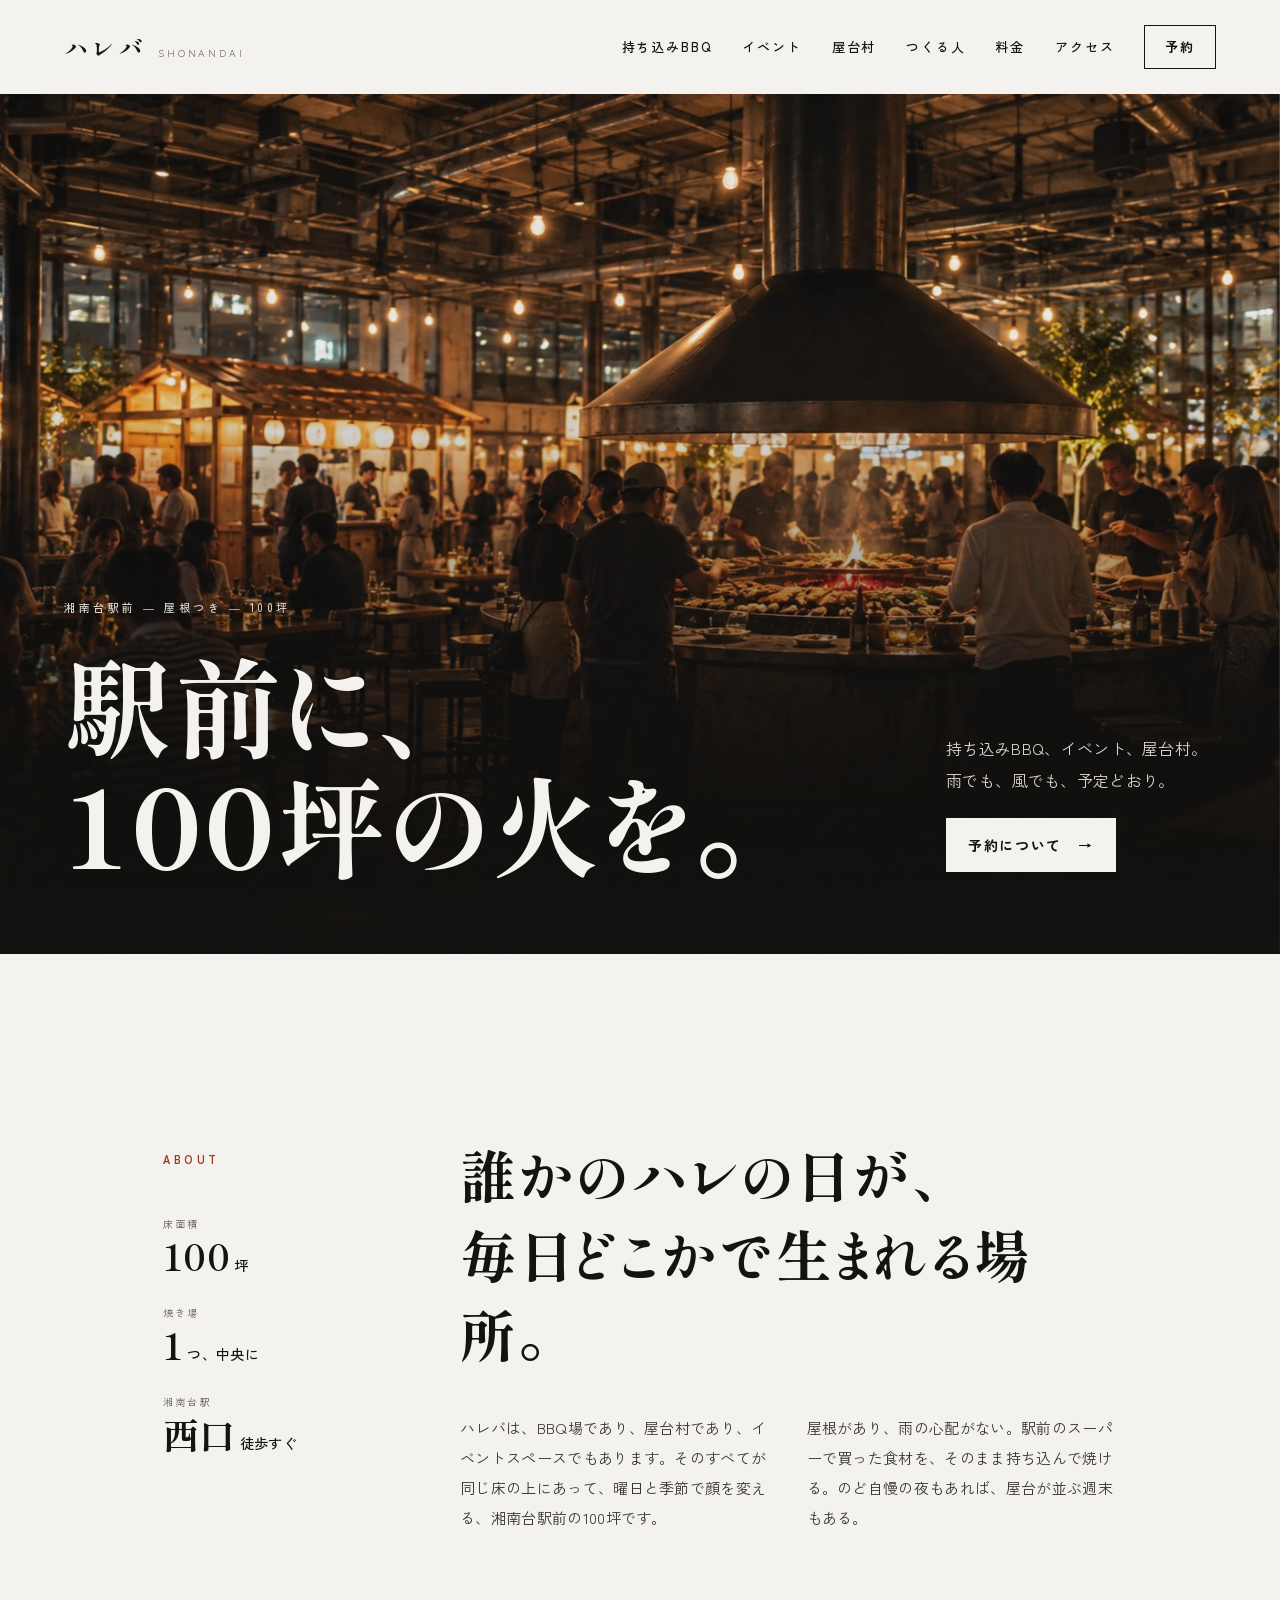
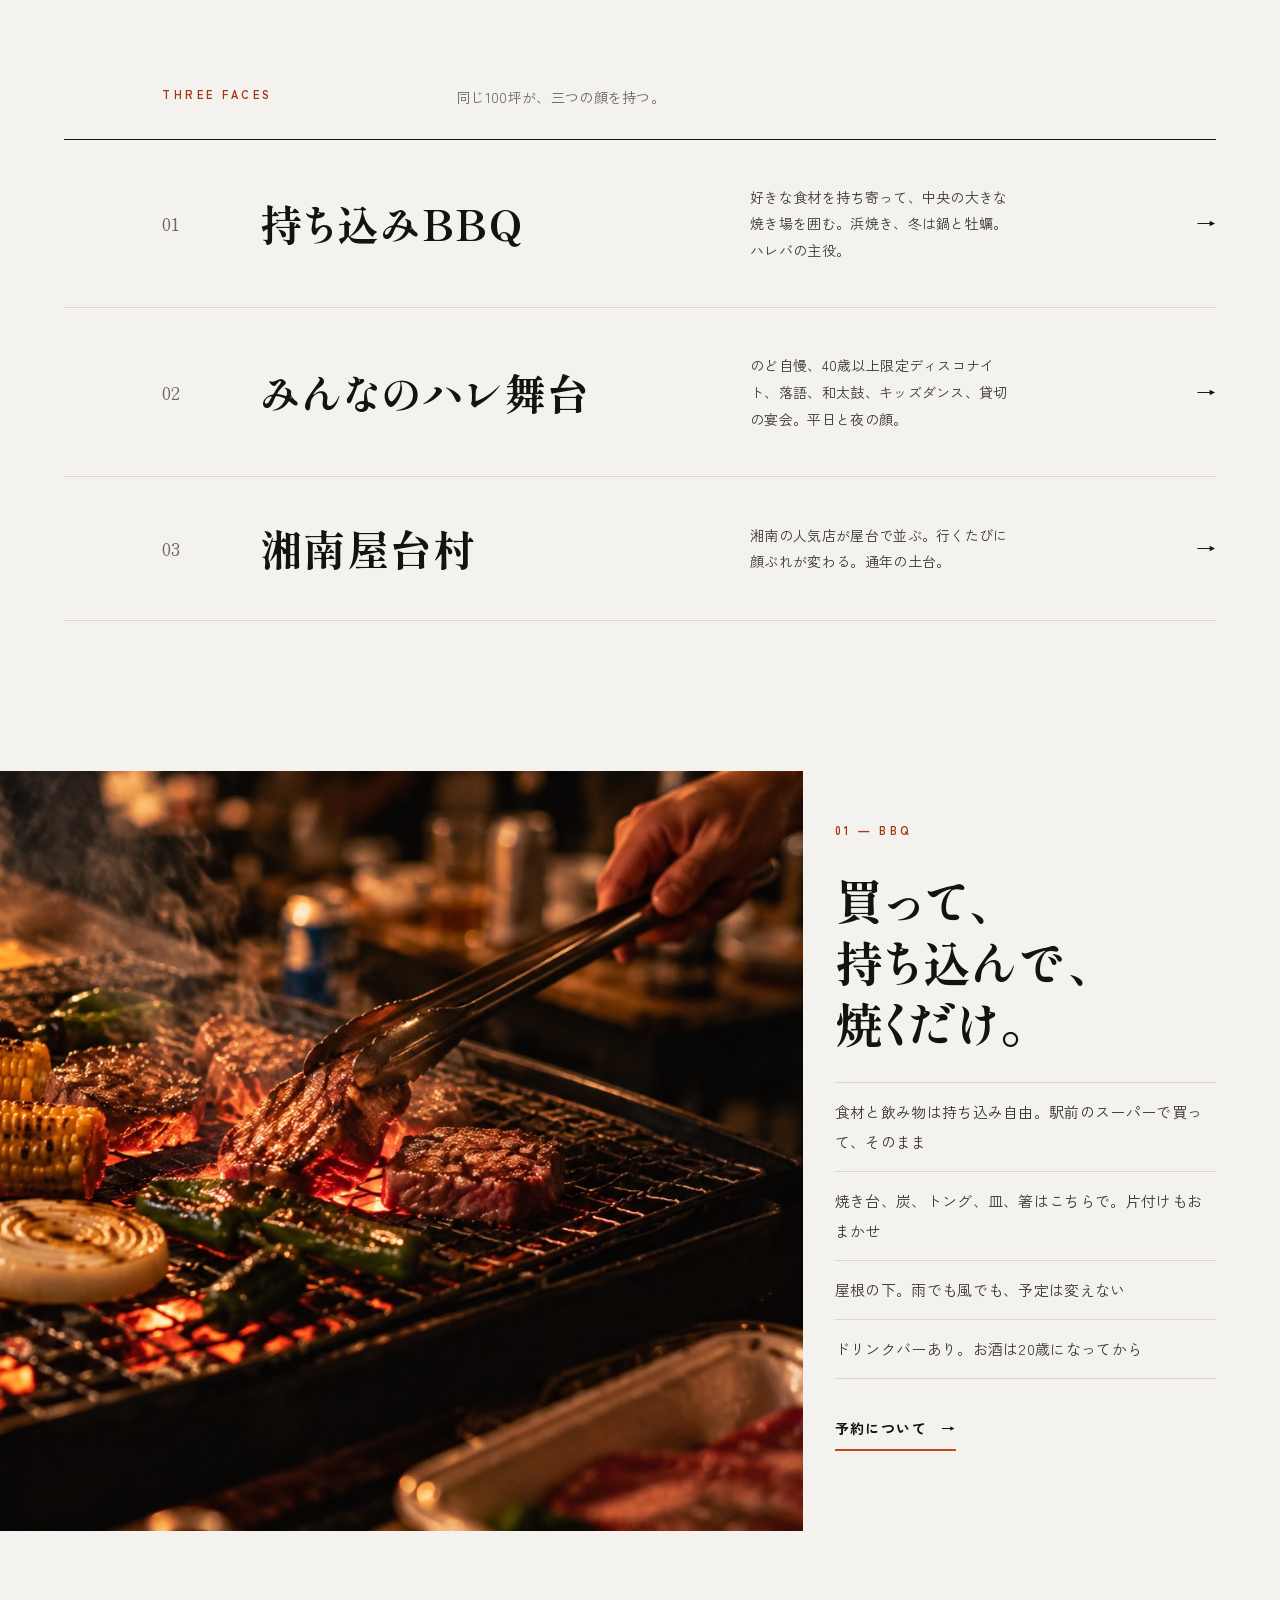
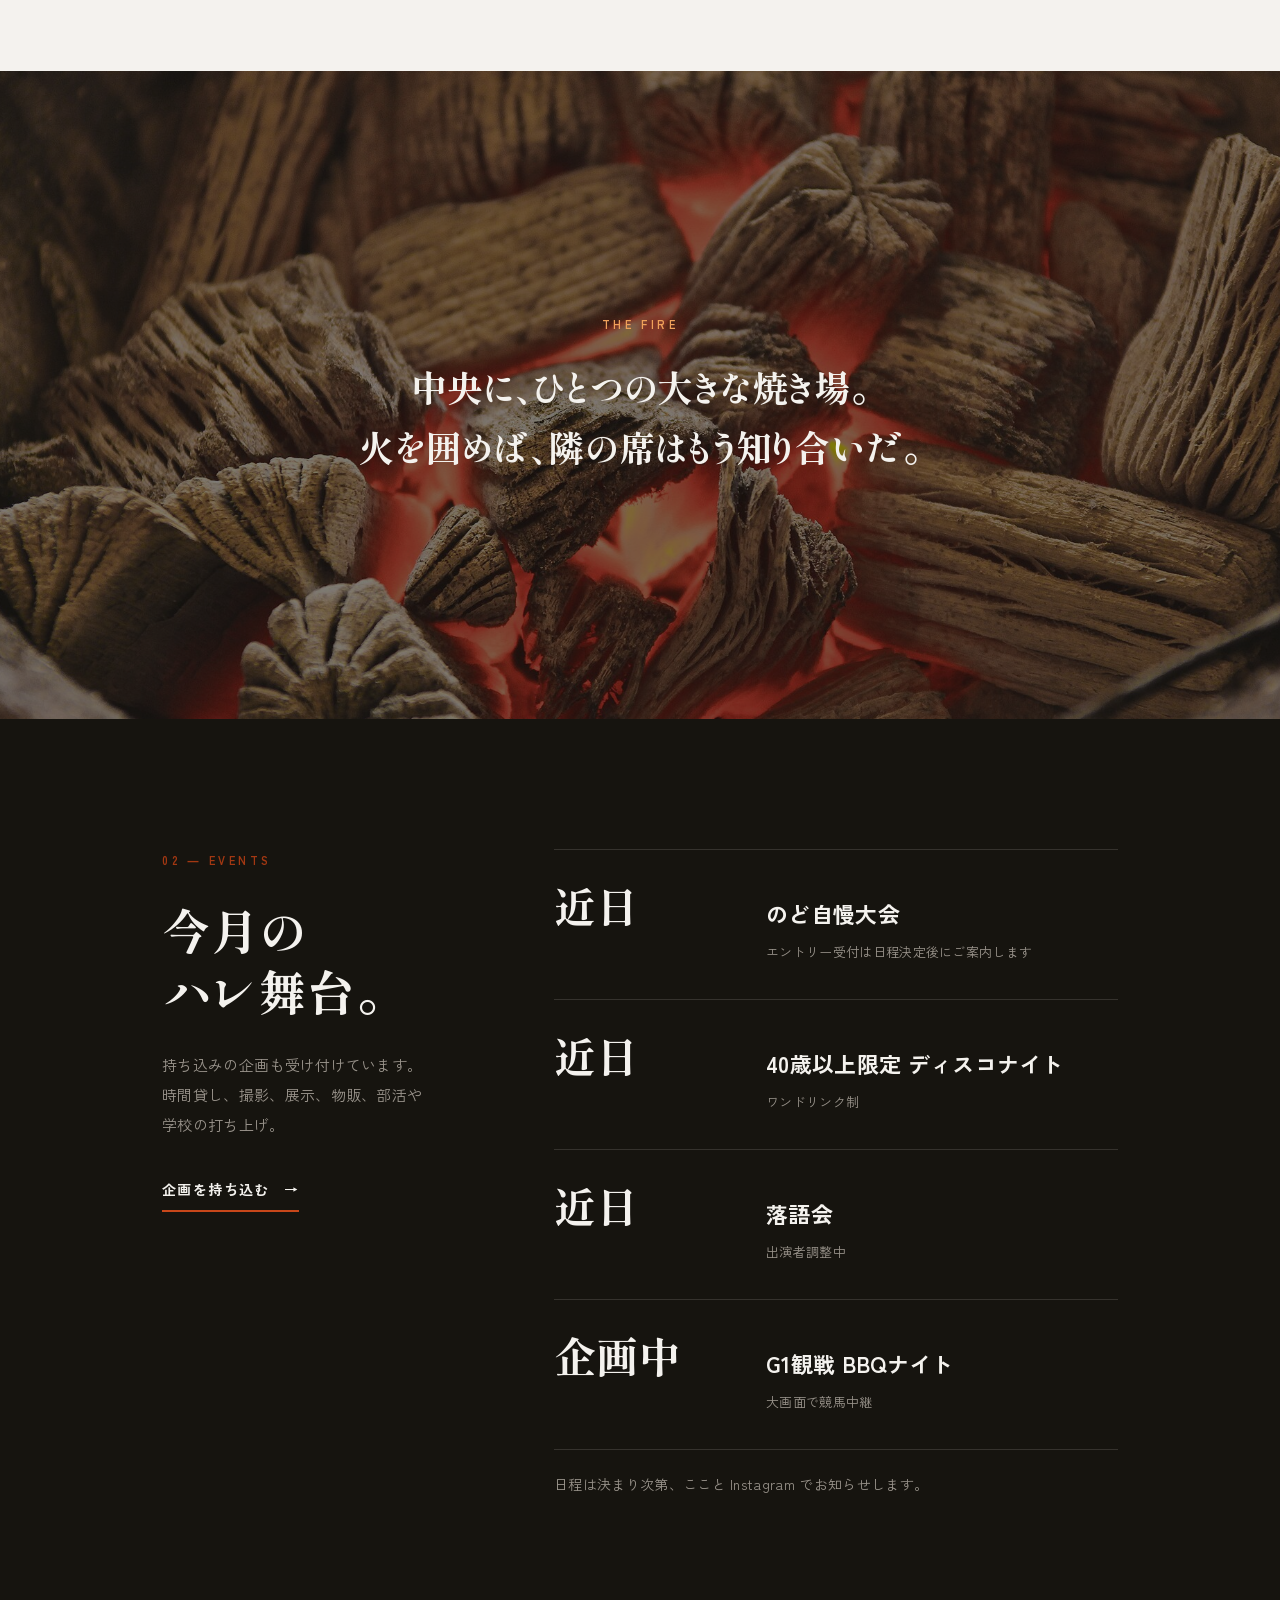
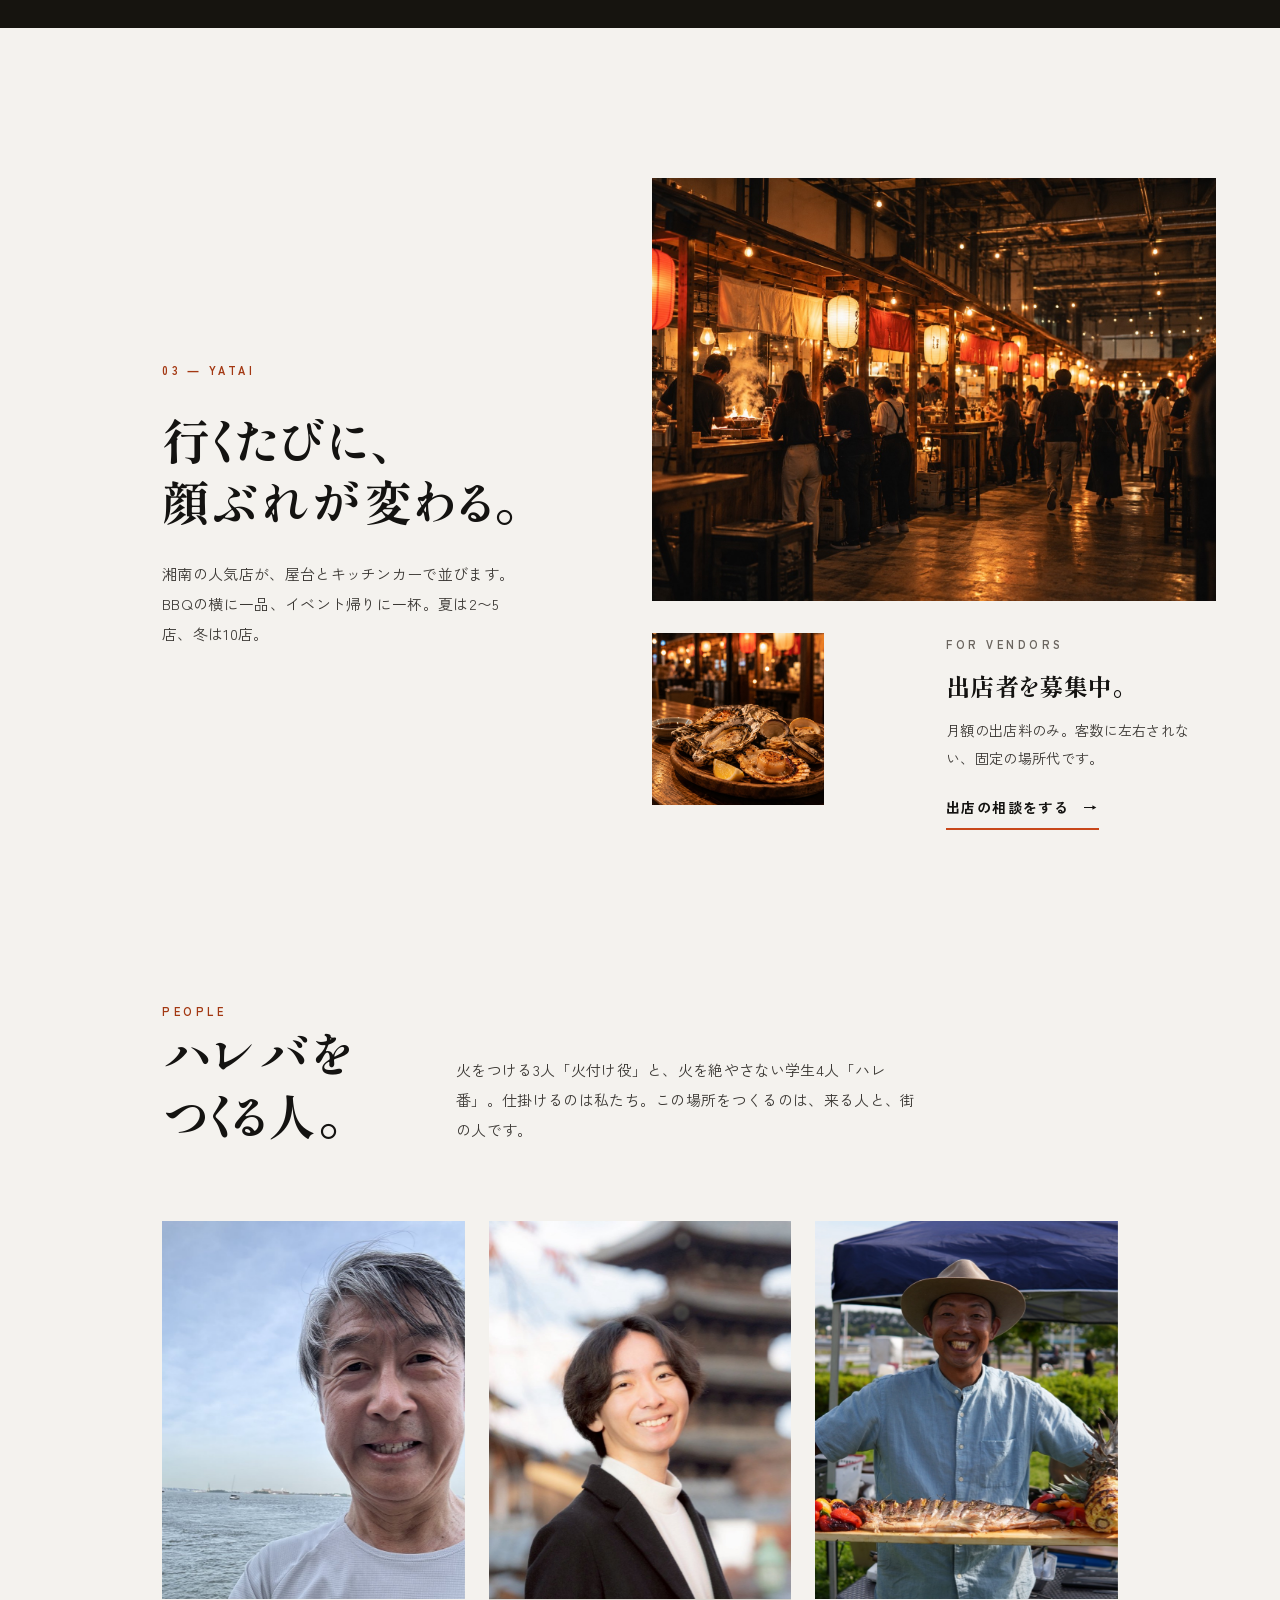
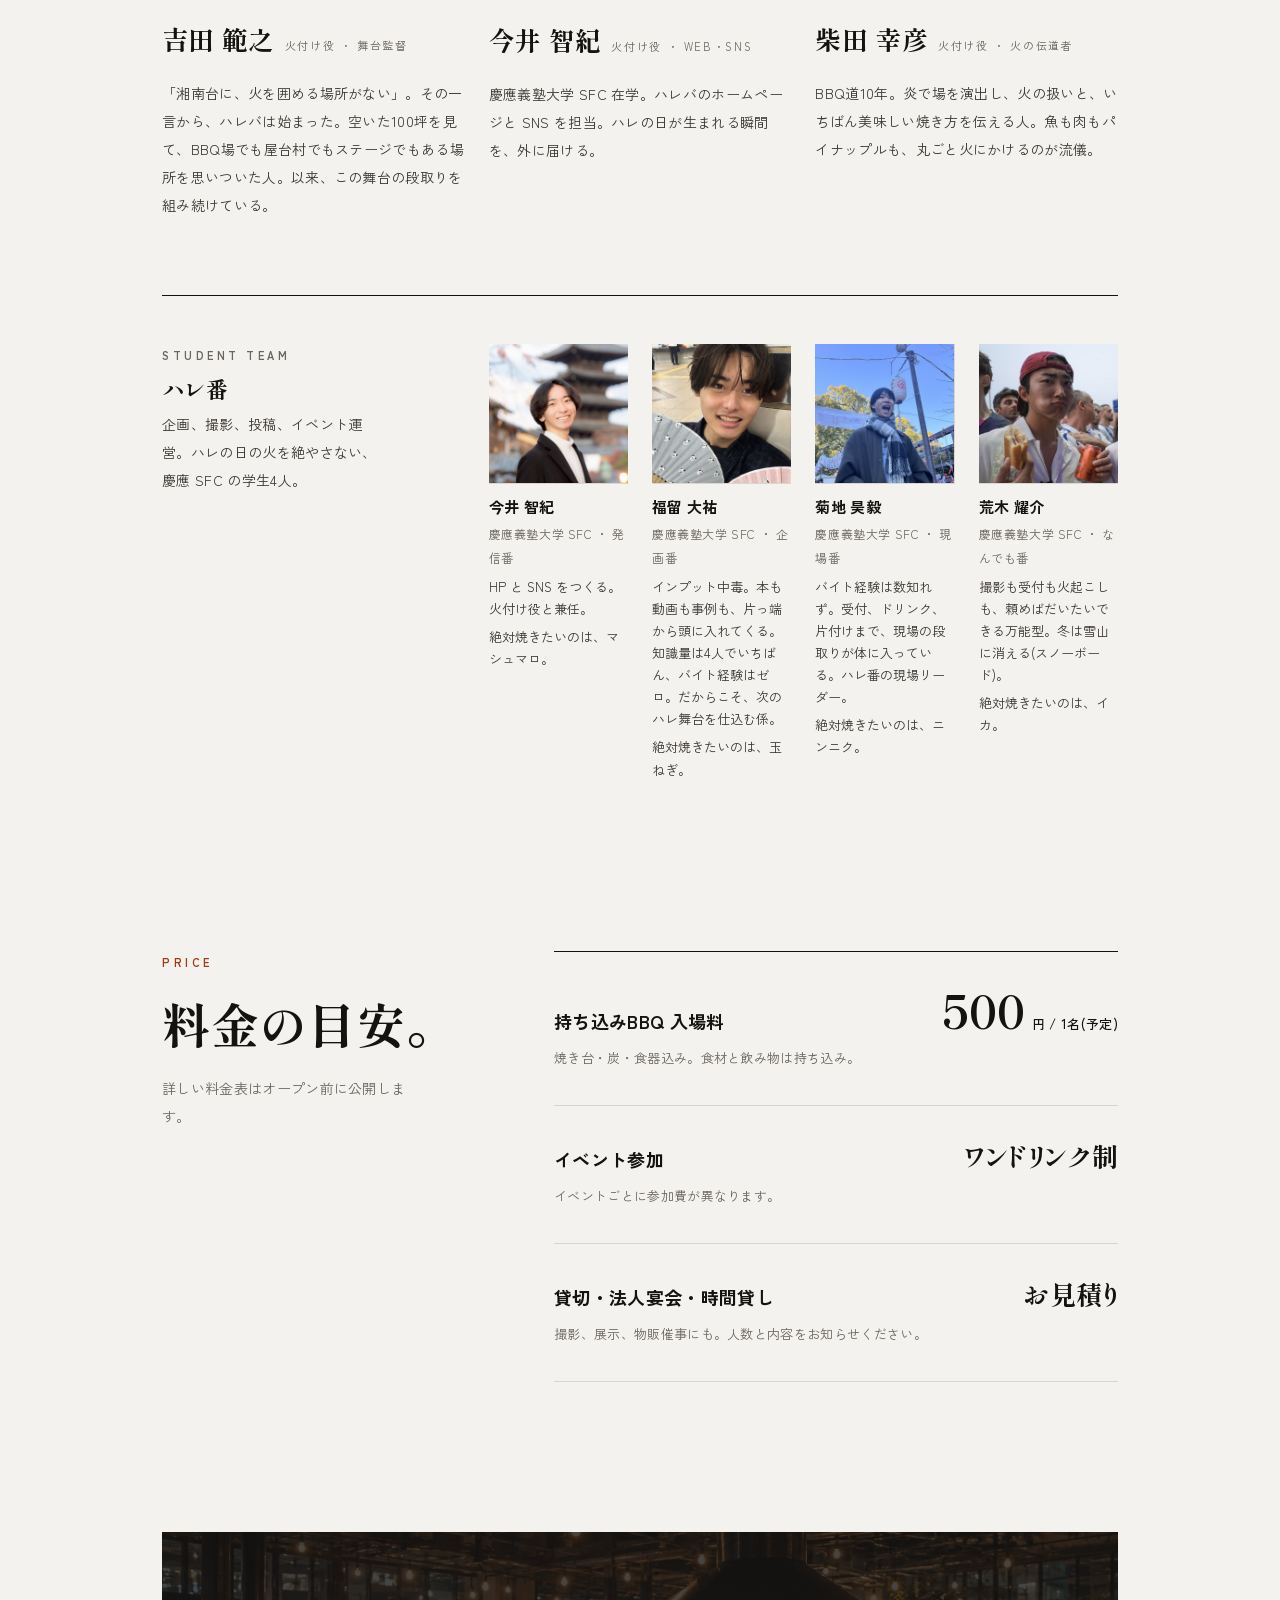
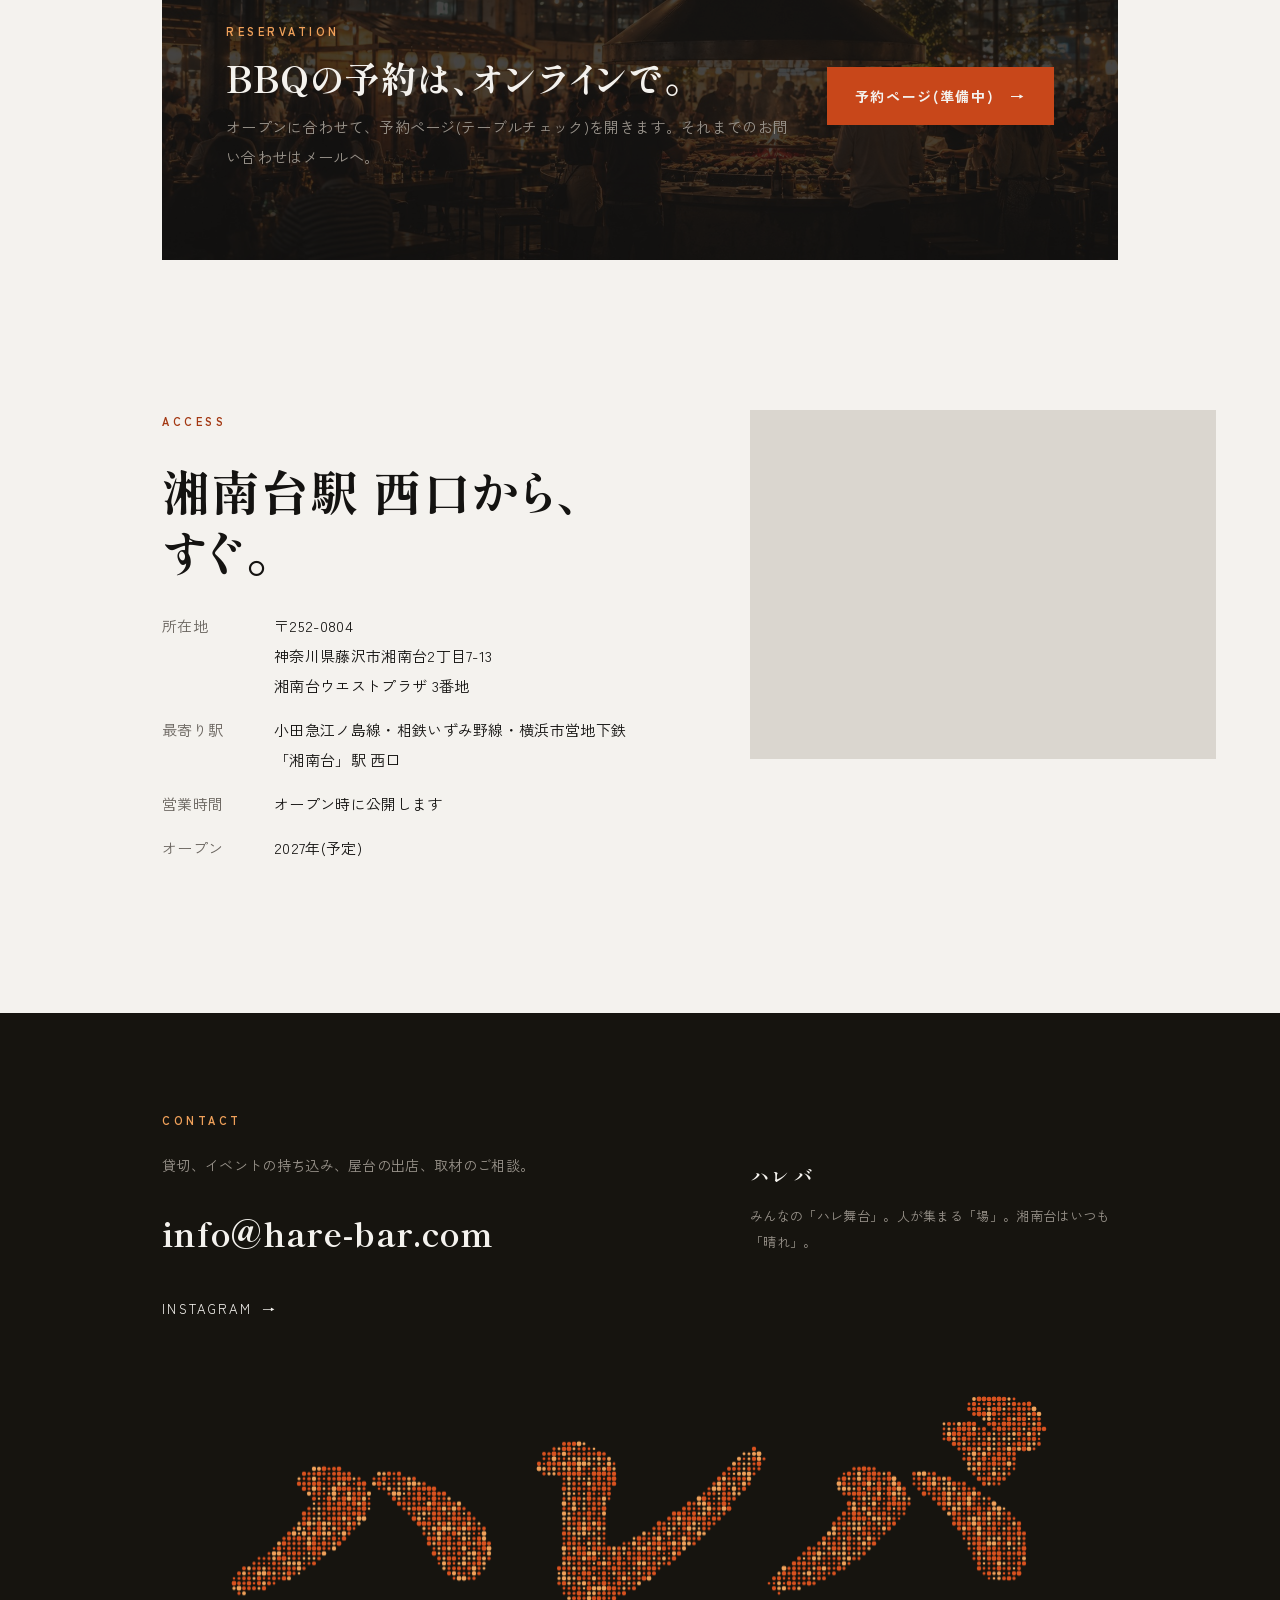
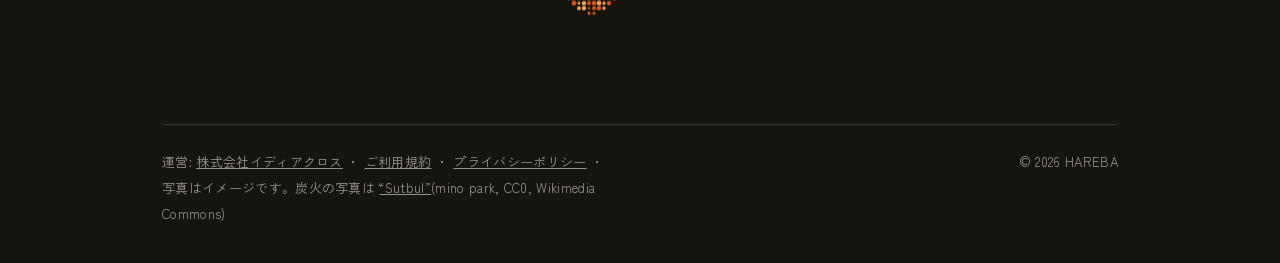
==== commit 9390f0da: "三つの顔: 背景に写真が広がる、行の文字を上下中央に" ====
--- a/index.html
+++ b/index.html
@@ -16,7 +16,7 @@
   <link rel="preconnect" href="https://fonts.googleapis.com">
   <link rel="preconnect" href="https://fonts.gstatic.com" crossorigin>
   <link rel="stylesheet" href="https://fonts.googleapis.com/css2?family=Shippori+Mincho+B1:wght@500;700;800&family=Zen+Kaku+Gothic+New:wght@400;500;700&display=swap">
-  <link rel="stylesheet" href="style.css?v=20261024b">
+  <link rel="stylesheet" href="style.css?v=20261024c">
   <script>document.documentElement.className += ' js';</script>
   <link rel="canonical" href="https://hare-bar.com/">
   <!-- Google Search Console の所有権確認タグ。発行されたら次の行をコメントの外に出し、content に値を入れる
@@ -103,7 +103,14 @@
     </div>
   </section>
 
+  <!-- 三つの顔: 行に触れると、セクションの背景にその写真が広がり、文字が白に反転する -->
   <section class="faces reveal" id="faces">
+    <div class="faces-bg" aria-hidden="true">
+      <img src="images/bbq.jpg" alt="" width="1672" height="941" loading="lazy">
+      <img src="images/hero.jpg" alt="" width="1672" height="941" loading="lazy">
+      <img src="images/yatai.jpg" alt="" width="1448" height="1086" loading="lazy">
+      <i class="faces-scrim"></i>
+    </div>
     <div class="faces-head">
       <p class="eyebrow">THREE FACES</p>
       <p class="muted">同じ100坪が、三つの顔を持つ。</p>
@@ -322,6 +329,6 @@
   </p>
 </footer>
 
-<script src="site.js?v=20261024b"></script>
+<script src="site.js?v=20261024c"></script>
 </body>
 </html>
--- a/style.css
+++ b/style.css
@@ -169,11 +169,23 @@
   .two-col { display: grid; grid-template-columns: 1fr 1fr; gap: 36px; max-width: 780px; font-size: 15px; }
 }
 
-/* three faces */
-.faces { padding: 0 var(--gutter) 72px; display: flex; flex-direction: column; }
-.faces-head { display: flex; flex-direction: column; gap: 6px; padding-bottom: 16px; border-bottom: 1px solid var(--ink); }
+/* three faces: 行に触れると、背景にその写真が広がり、文字が白に反転する */
+.faces { position: relative; padding: 0 var(--gutter) 72px; display: flex; flex-direction: column; isolation: isolate; transition: color .5s var(--ease); }
+.faces-bg { position: absolute; inset: 0; z-index: -1; pointer-events: none; }
+.faces-bg img { position: absolute; inset: 0; width: 100%; height: 100%; object-fit: cover; opacity: 0; transform: scale(1.06); transition: opacity .7s var(--ease-expo), transform 1.6s var(--ease-expo); }
+.faces-bg img.is-on { opacity: 1; transform: scale(1); }
+.faces-scrim { position: absolute; inset: 0; background: rgba(20, 19, 17, .66); opacity: 0; transition: opacity .6s var(--ease-expo); }
+.faces.is-lit .faces-scrim { opacity: 1; }
+.js .faces.reveal > .faces-bg { opacity: 1; transform: none; transition: none; }
+.faces.is-lit, .faces.is-lit .face, .faces.is-lit .muted, .faces.is-lit .face-desc, .faces.is-lit .face-num { color: var(--paper); }
+.faces.is-lit .eyebrow { color: var(--accent-on-dark); }
+.faces.is-lit .faces-head { border-bottom-color: var(--paper); }
+.faces.is-lit .face { border-bottom-color: rgba(244, 242, 238, .28); }
+.faces.is-lit .face:not(.is-hot) { opacity: .42; }
+.faces.is-lit .face.is-hot .face-title { color: var(--paper); }
+.faces-head { display: flex; flex-direction: column; gap: 6px; padding-bottom: 16px; border-bottom: 1px solid var(--ink); transition: border-color .45s; }
 .faces-list { position: relative; }
-.face { display: grid; grid-template-columns: 1fr auto; gap: 8px 16px; padding: 24px 0; border-bottom: 1px solid var(--line); text-decoration: none; color: var(--ink); transition: color .3s, opacity .35s var(--ease); }
+.face { display: grid; grid-template-columns: 1fr auto; gap: 8px 16px; padding: 24px 0; border-bottom: 1px solid var(--line); text-decoration: none; color: var(--ink); transition: color .45s var(--ease), opacity .45s var(--ease), border-color .45s; }
 .face:hover { color: var(--ink); }
 .face:hover .face-title { color: var(--accent); }
 .face-num { grid-column: 1; font-family: var(--serif); font-size: 14px; color: var(--gray); }
@@ -182,15 +194,15 @@
 .face-arrow { grid-column: 2; grid-row: 1 / span 3; align-self: center; font-size: 20px; transition: transform .3s var(--ease); }
 .face:hover .face-arrow { transform: translateX(6px); }
 @media (min-width: 1024px) {
-  .faces { padding-bottom: 150px; }
+  .faces { padding: 96px var(--gutter) 150px; margin-top: -96px; }
   .faces-head { display: grid; grid-template-columns: repeat(12, minmax(0, 1fr)); column-gap: 24px; padding-bottom: 28px; }
   .faces-head .eyebrow { grid-column: 2 / span 3; }
   .faces-head .muted { grid-column: 5 / span 7; }
-  .face { grid-template-columns: repeat(12, minmax(0, 1fr)); column-gap: 24px; align-items: baseline; padding: 46px 0; }
+  .face { grid-template-columns: repeat(12, minmax(0, 1fr)); column-gap: 24px; align-items: center; padding: 44px 0; }
   .face-num { grid-column: 2; font-size: 18px; }
   .face-title { grid-column: 3 / span 4; font-size: 42px; }
-  .face-desc { grid-column: 8 / span 2; font-size: 14px; }
-  .face-arrow { grid-column: 12; grid-row: auto; text-align: right; }
+  .face-desc { grid-column: 8 / span 3; font-size: 14px; line-height: 1.9; }
+  .face-arrow { grid-column: 12; grid-row: auto; text-align: right; align-self: center; }
 }
 
 /* bbq */
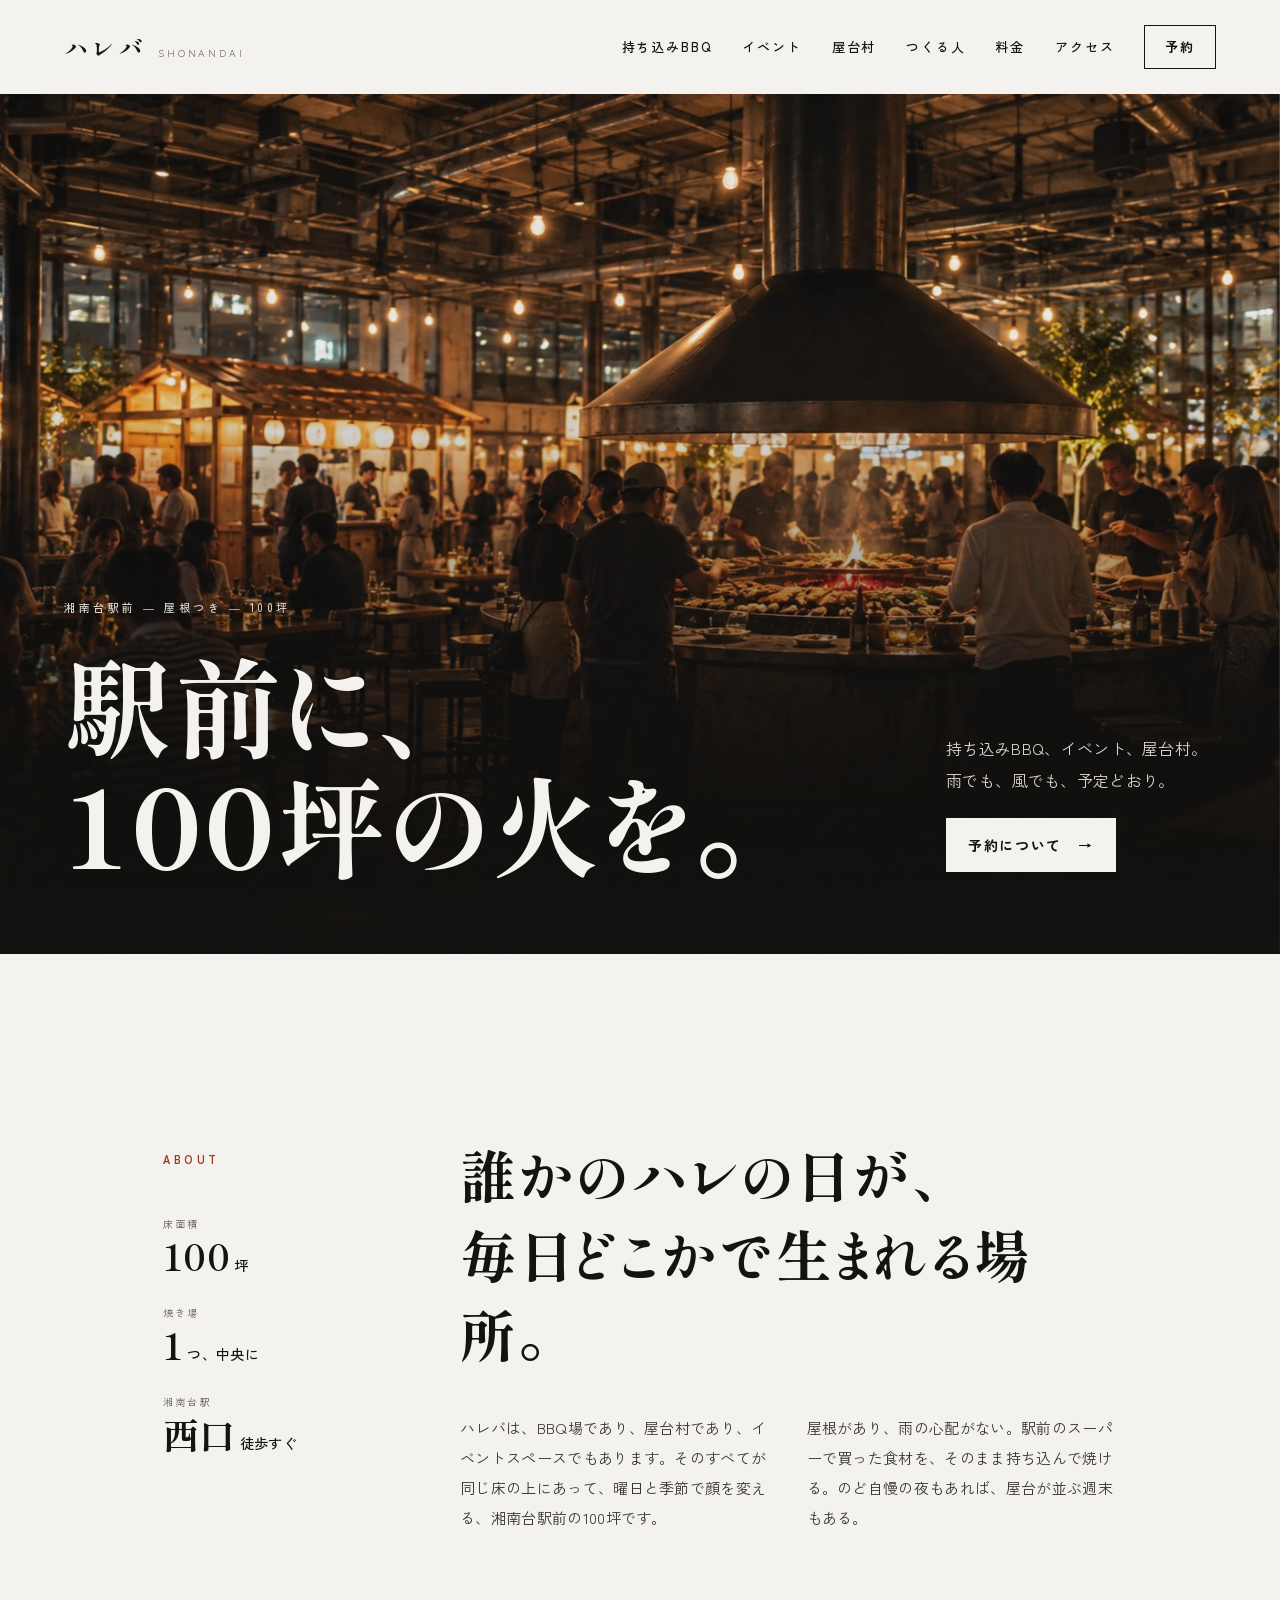
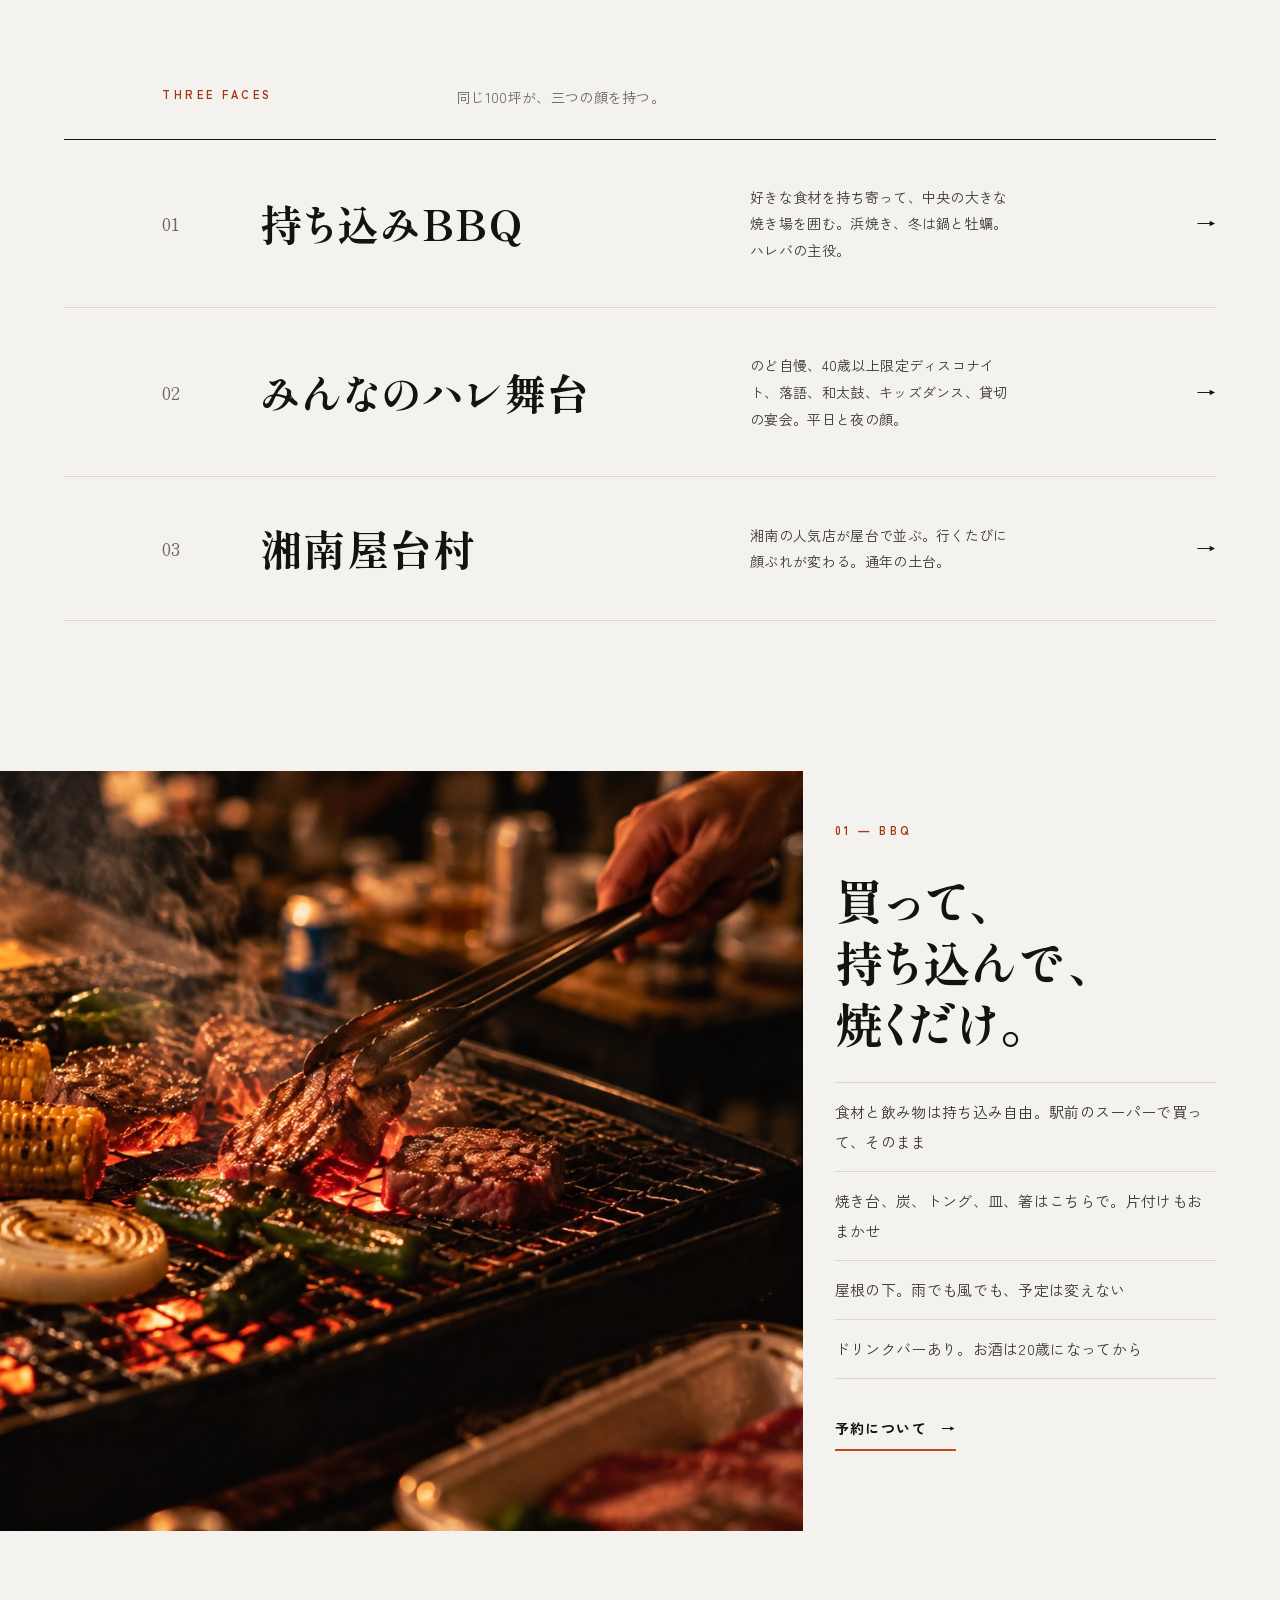
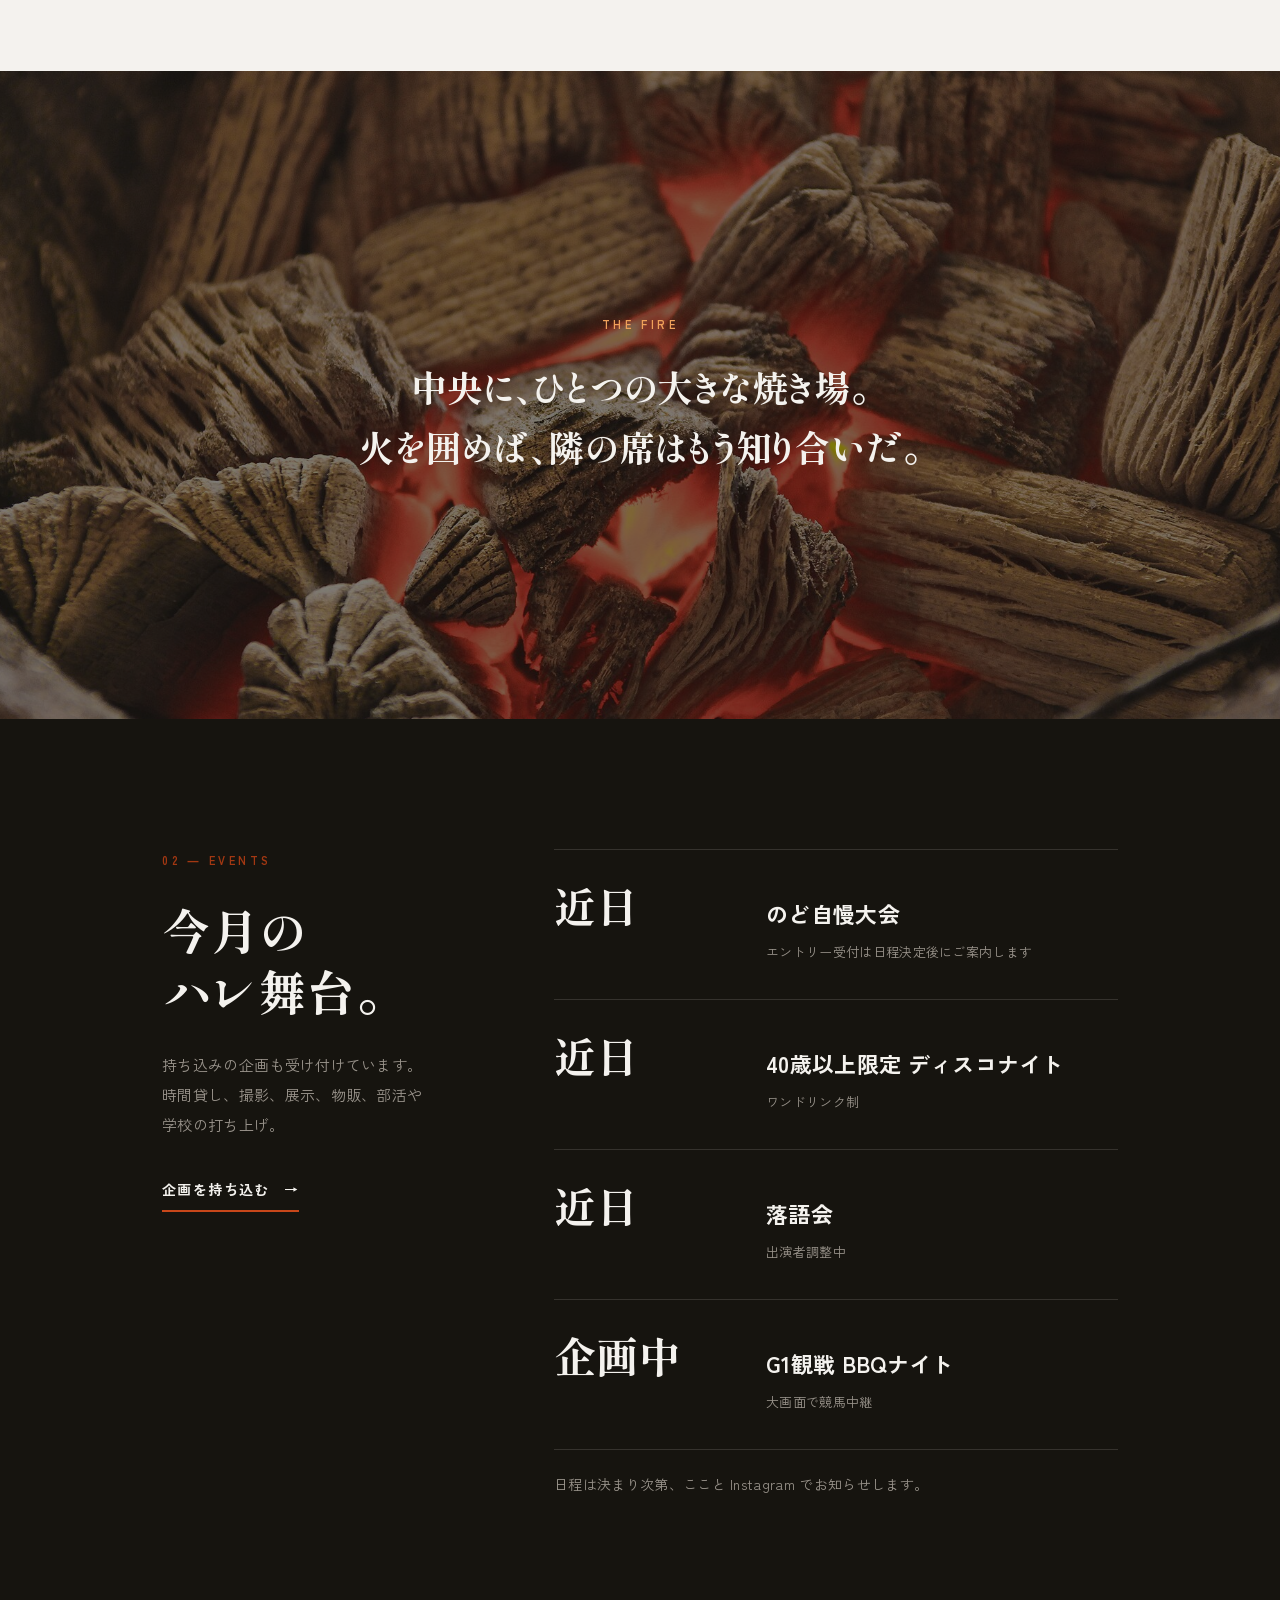
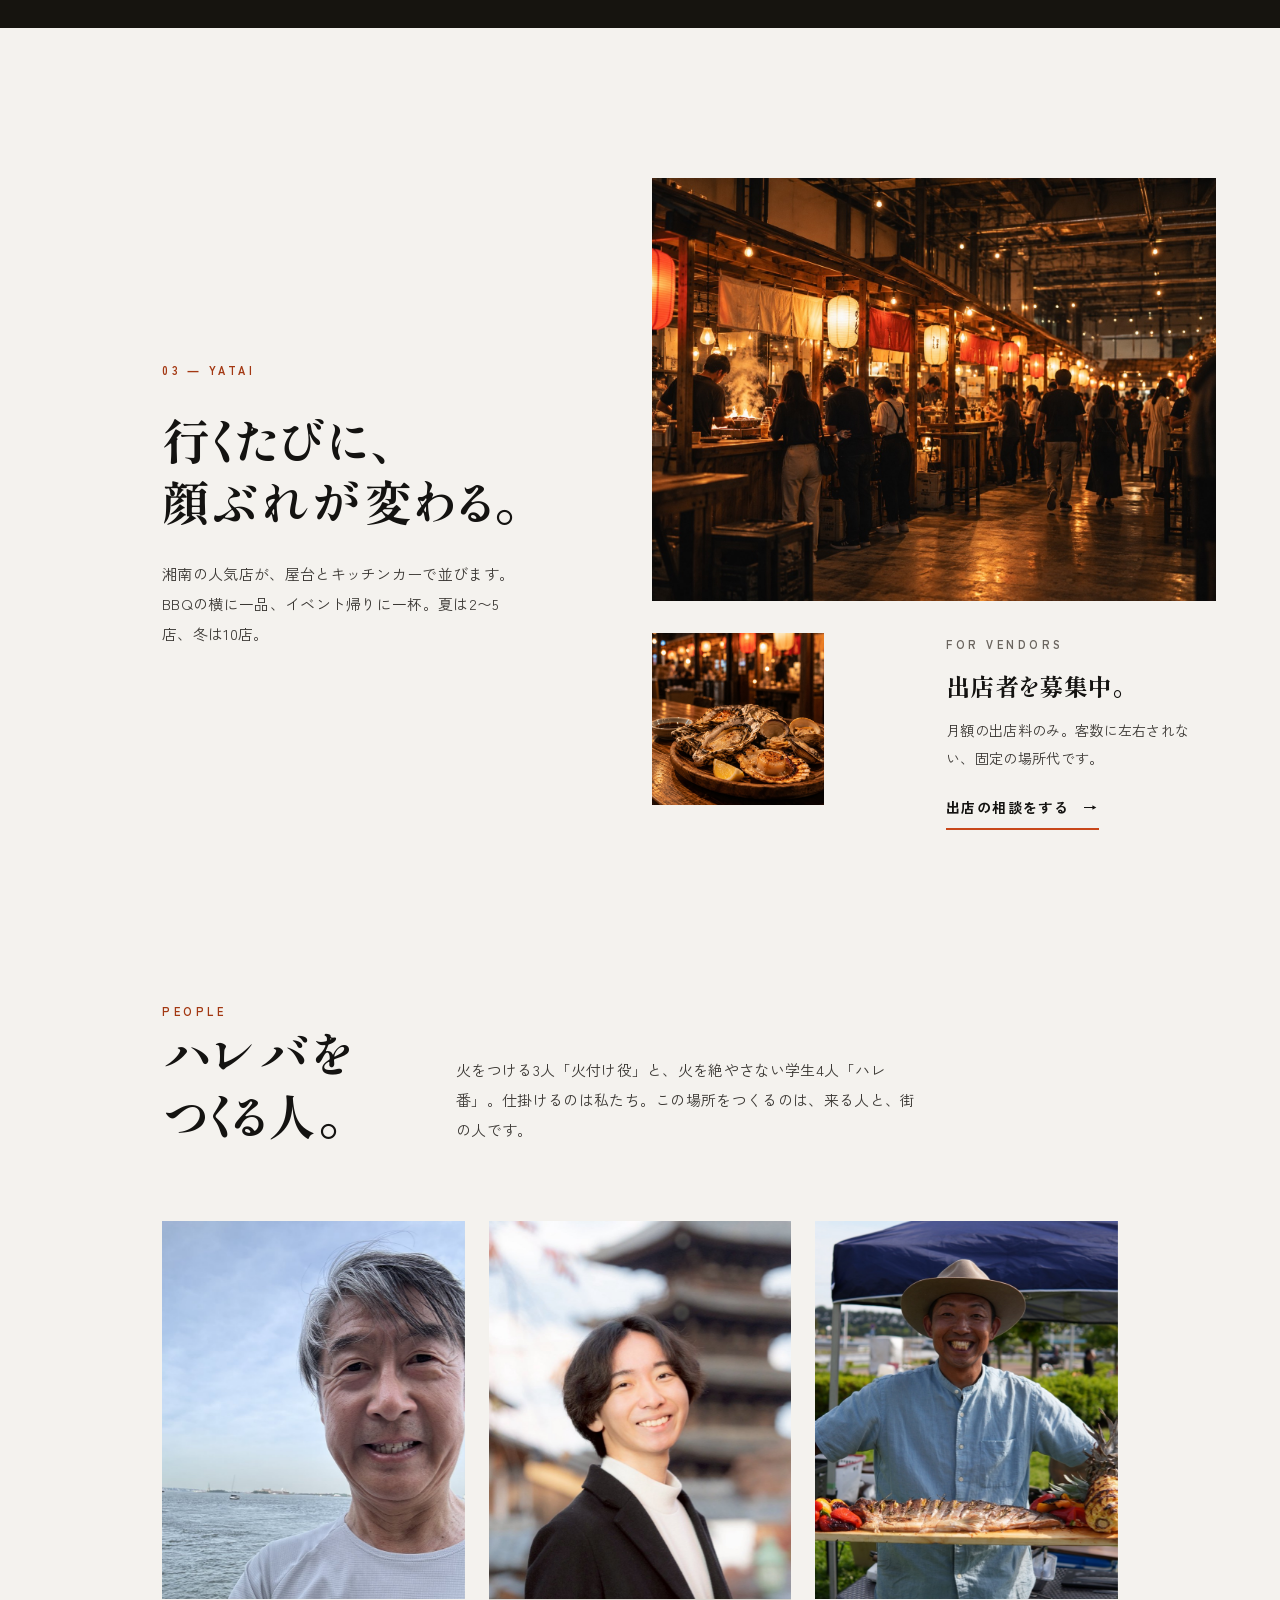
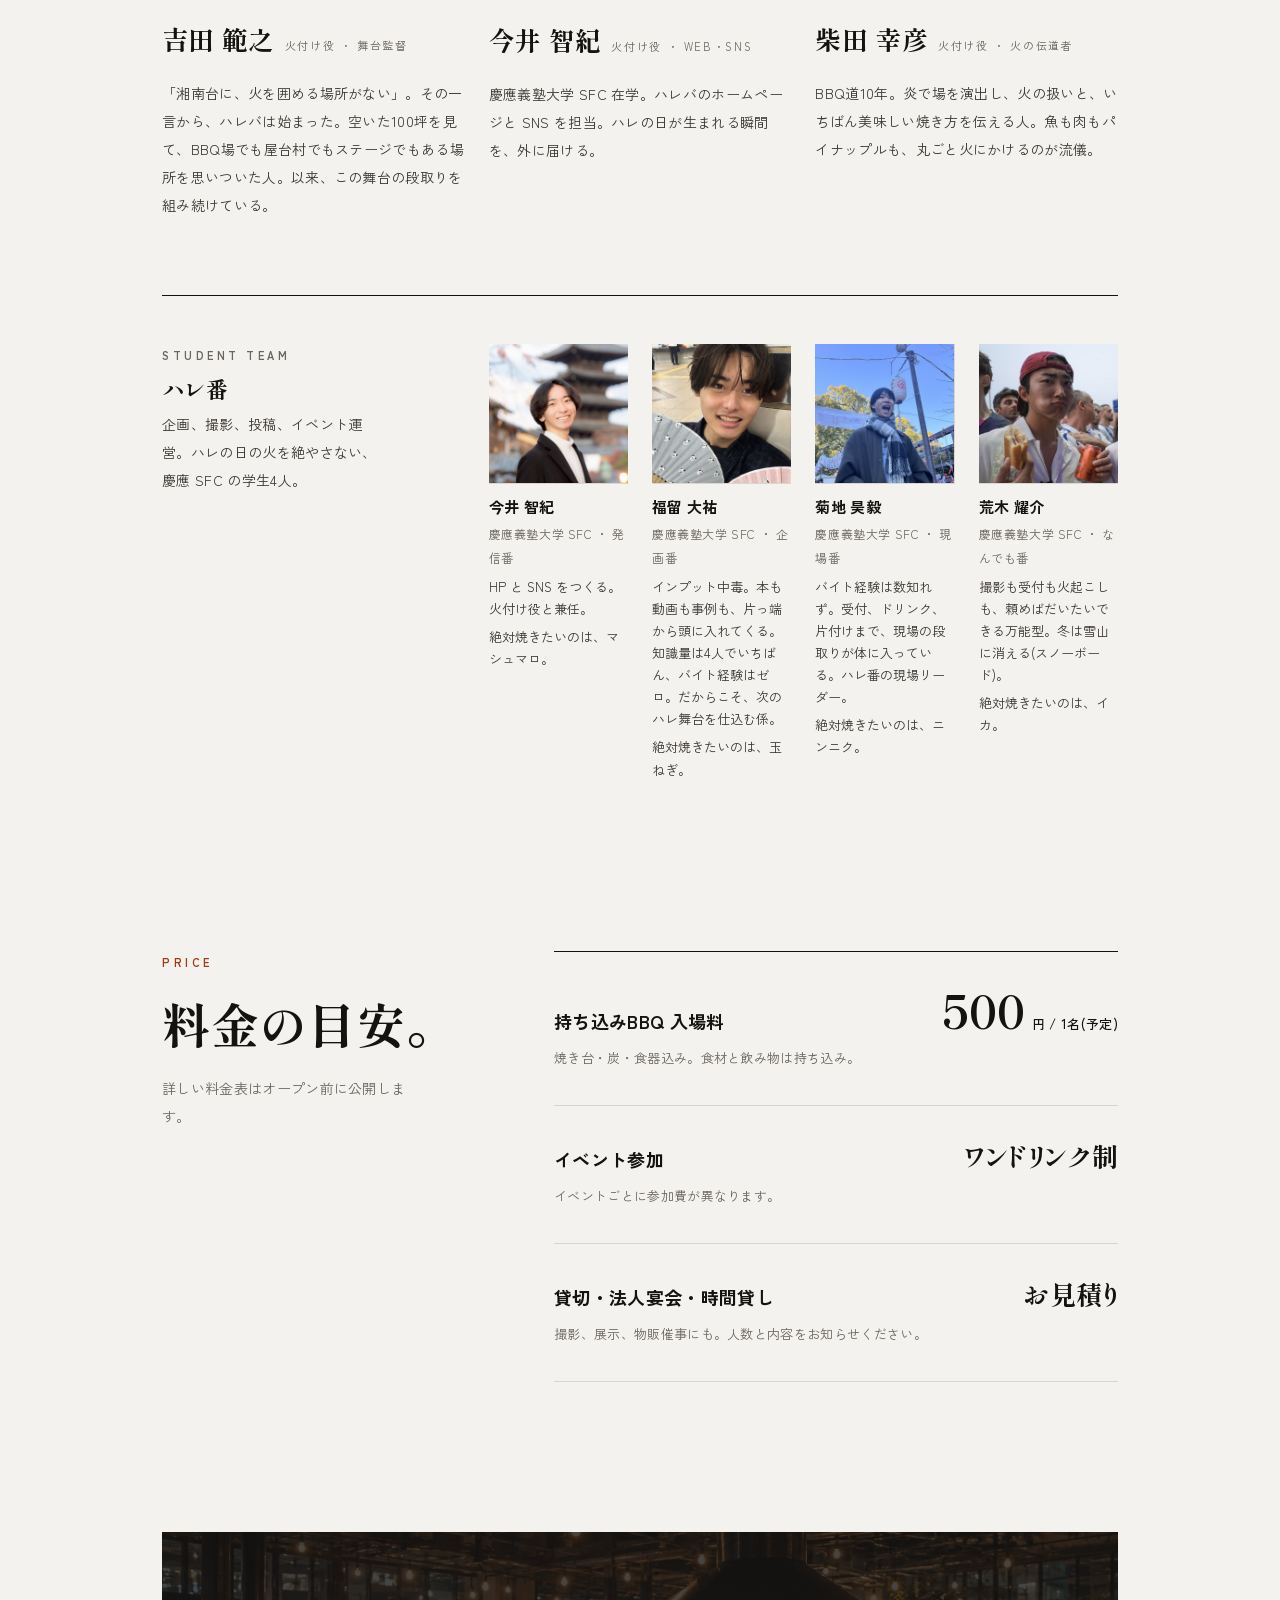
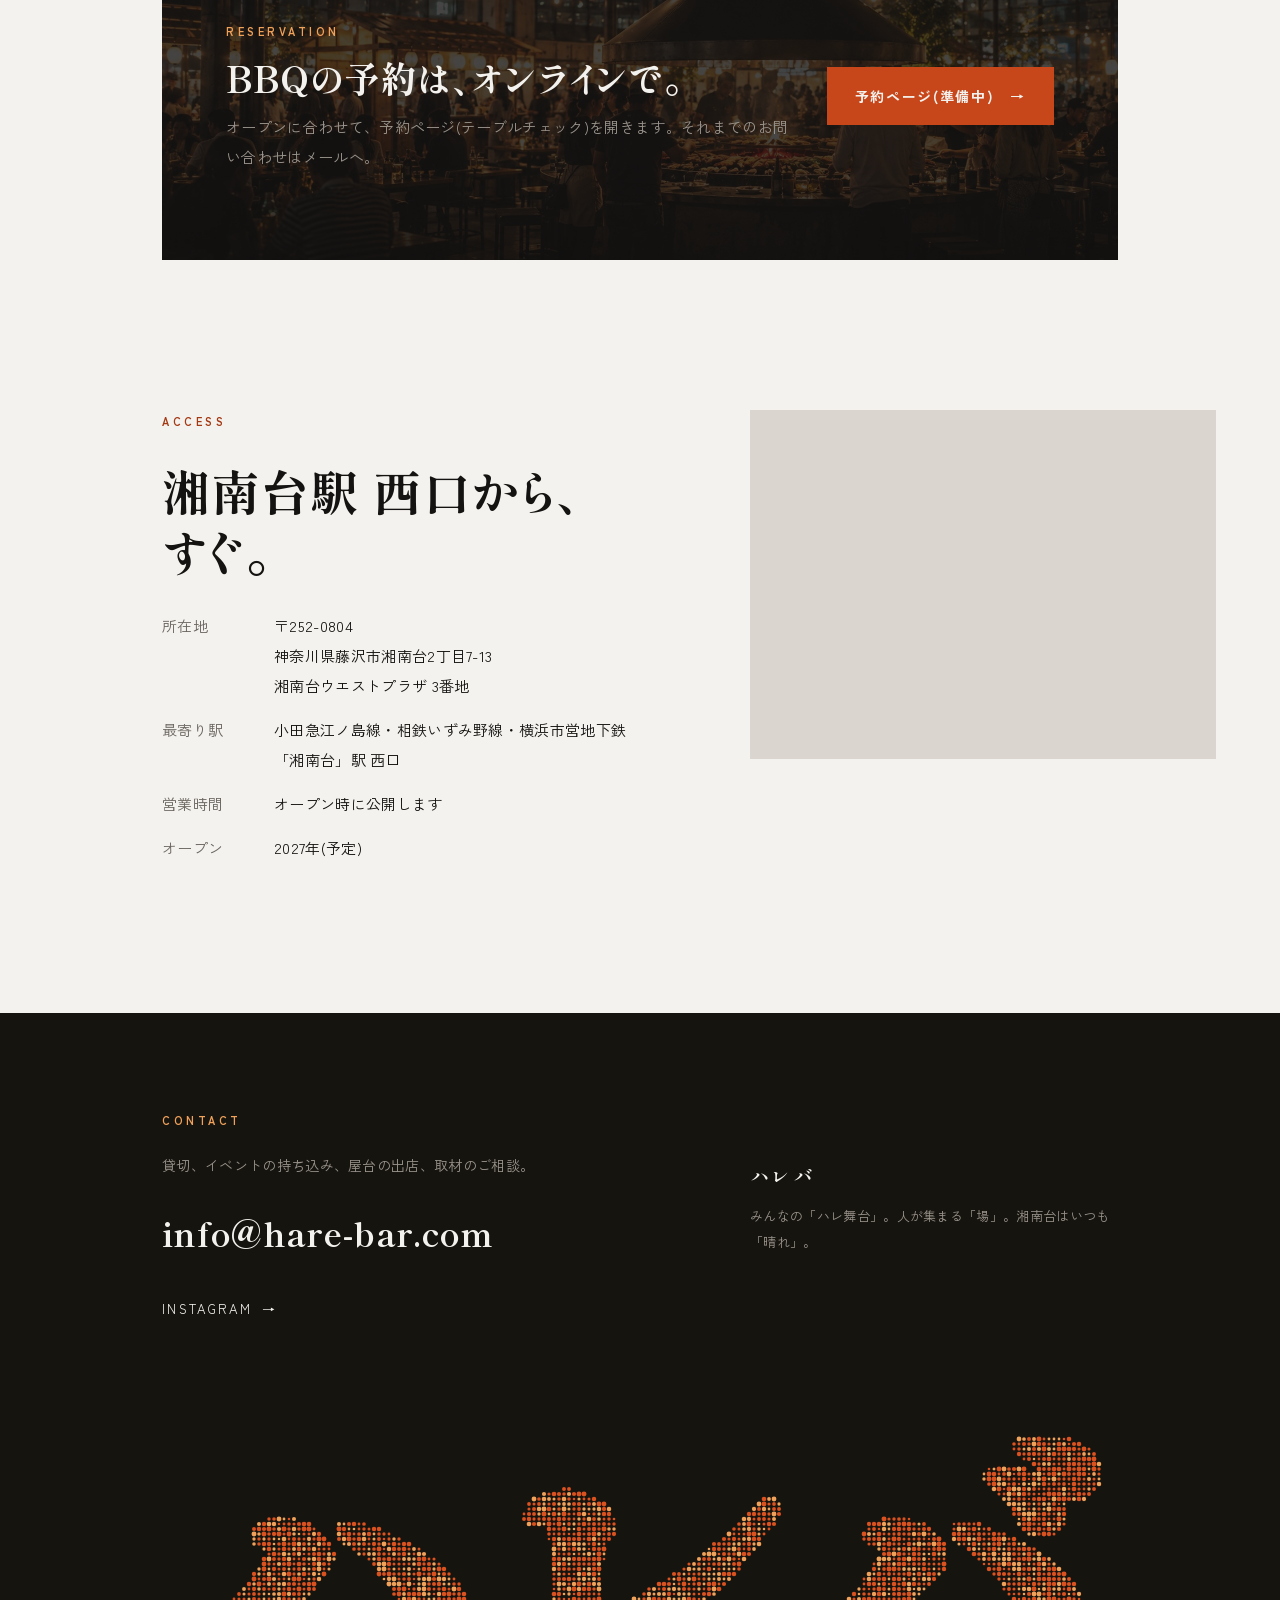
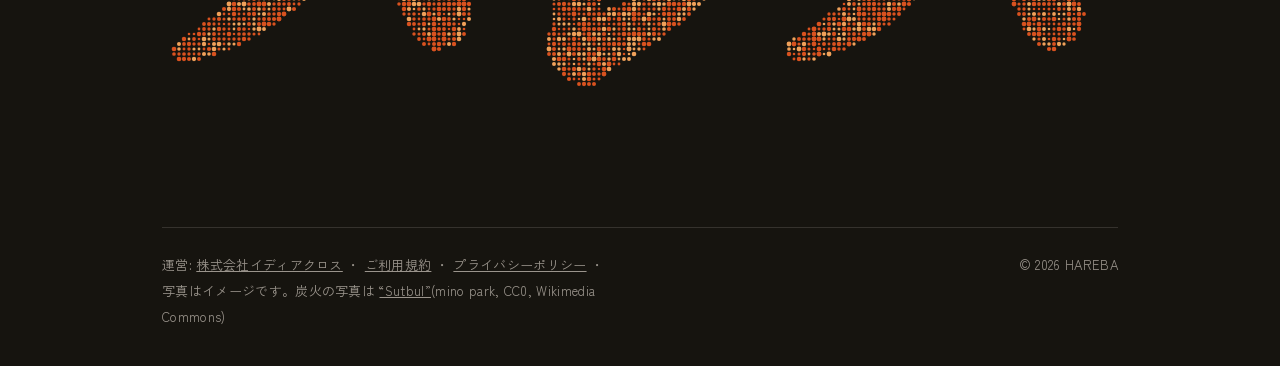
==== commit 01bc4995: "三つの顔は行の帯に、火の粉の名前を大きく" ====
--- a/index.html
+++ b/index.html
@@ -16,7 +16,7 @@
   <link rel="preconnect" href="https://fonts.googleapis.com">
   <link rel="preconnect" href="https://fonts.gstatic.com" crossorigin>
   <link rel="stylesheet" href="https://fonts.googleapis.com/css2?family=Shippori+Mincho+B1:wght@500;700;800&family=Zen+Kaku+Gothic+New:wght@400;500;700&display=swap">
-  <link rel="stylesheet" href="style.css?v=20261024c">
+  <link rel="stylesheet" href="style.css?v=20261024d">
   <script>document.documentElement.className += ' js';</script>
   <link rel="canonical" href="https://hare-bar.com/">
   <!-- Google Search Console の所有権確認タグ。発行されたら次の行をコメントの外に出し、content に値を入れる
@@ -103,32 +103,29 @@
     </div>
   </section>
 
-  <!-- 三つの顔: 行に触れると、セクションの背景にその写真が広がり、文字が白に反転する -->
+  <!-- 三つの顔: 行に触れると、その行だけが写真の帯になり、文字が白に反転する -->
   <section class="faces reveal" id="faces">
-    <div class="faces-bg" aria-hidden="true">
-      <img src="images/bbq.jpg" alt="" width="1672" height="941" loading="lazy">
-      <img src="images/hero.jpg" alt="" width="1672" height="941" loading="lazy">
-      <img src="images/yatai.jpg" alt="" width="1448" height="1086" loading="lazy">
-      <i class="faces-scrim"></i>
-    </div>
     <div class="faces-head">
       <p class="eyebrow">THREE FACES</p>
       <p class="muted">同じ100坪が、三つの顔を持つ。</p>
     </div>
     <div class="faces-list">
       <a class="face" href="#bbq">
+        <img class="face-bg" src="images/bbq.jpg" alt="" width="1672" height="941" loading="lazy"><i class="face-scrim" aria-hidden="true"></i>
         <span class="face-num">01</span>
         <span class="face-title">持ち込みBBQ</span>
         <span class="face-desc">好きな食材を持ち寄って、中央の大きな焼き場を囲む。浜焼き、冬は鍋と牡蠣。ハレバの主役。</span>
         <span class="face-arrow" aria-hidden="true">→</span>
       </a>
       <a class="face" href="#stage">
+        <img class="face-bg" src="images/hero.jpg" alt="" width="1672" height="941" loading="lazy"><i class="face-scrim" aria-hidden="true"></i>
         <span class="face-num">02</span>
         <span class="face-title">みんなのハレ舞台</span>
         <span class="face-desc">のど自慢、40歳以上限定ディスコナイト、落語、和太鼓、キッズダンス、貸切の宴会。平日と夜の顔。</span>
         <span class="face-arrow" aria-hidden="true">→</span>
       </a>
       <a class="face" href="#yatai">
+        <img class="face-bg" src="images/yatai.jpg" alt="" width="1448" height="1086" loading="lazy"><i class="face-scrim" aria-hidden="true"></i>
         <span class="face-num">03</span>
         <span class="face-title">湘南屋台村</span>
         <span class="face-desc">湘南の人気店が屋台で並ぶ。行くたびに顔ぶれが変わる。通年の土台。</span>
@@ -329,6 +326,6 @@
   </p>
 </footer>
 
-<script src="site.js?v=20261024c"></script>
+<script src="site.js?v=20261024d"></script>
 </body>
 </html>
--- a/style.css
+++ b/style.css
@@ -169,32 +169,24 @@
   .two-col { display: grid; grid-template-columns: 1fr 1fr; gap: 36px; max-width: 780px; font-size: 15px; }
 }
 
-/* three faces: 行に触れると、背景にその写真が広がり、文字が白に反転する */
-.faces { position: relative; padding: 0 var(--gutter) 72px; display: flex; flex-direction: column; isolation: isolate; transition: color .5s var(--ease); }
-.faces-bg { position: absolute; inset: 0; z-index: -1; pointer-events: none; }
-.faces-bg img { position: absolute; inset: 0; width: 100%; height: 100%; object-fit: cover; opacity: 0; transform: scale(1.06); transition: opacity .7s var(--ease-expo), transform 1.6s var(--ease-expo); }
-.faces-bg img.is-on { opacity: 1; transform: scale(1); }
-.faces-scrim { position: absolute; inset: 0; background: rgba(20, 19, 17, .66); opacity: 0; transition: opacity .6s var(--ease-expo); }
-.faces.is-lit .faces-scrim { opacity: 1; }
-.js .faces.reveal > .faces-bg { opacity: 1; transform: none; transition: none; }
-.faces.is-lit, .faces.is-lit .face, .faces.is-lit .muted, .faces.is-lit .face-desc, .faces.is-lit .face-num { color: var(--paper); }
-.faces.is-lit .eyebrow { color: var(--accent-on-dark); }
-.faces.is-lit .faces-head { border-bottom-color: var(--paper); }
-.faces.is-lit .face { border-bottom-color: rgba(244, 242, 238, .28); }
-.faces.is-lit .face:not(.is-hot) { opacity: .42; }
-.faces.is-lit .face.is-hot .face-title { color: var(--paper); }
-.faces-head { display: flex; flex-direction: column; gap: 6px; padding-bottom: 16px; border-bottom: 1px solid var(--ink); transition: border-color .45s; }
+/* three faces: 行に触れると、その行だけが写真の帯になり、文字が白に反転する(CSS だけで動く) */
+.faces { padding: 0 var(--gutter) 72px; display: flex; flex-direction: column; }
+.faces-head { display: flex; flex-direction: column; gap: 6px; padding-bottom: 16px; border-bottom: 1px solid var(--ink); }
 .faces-list { position: relative; }
-.face { display: grid; grid-template-columns: 1fr auto; gap: 8px 16px; padding: 24px 0; border-bottom: 1px solid var(--line); text-decoration: none; color: var(--ink); transition: color .45s var(--ease), opacity .45s var(--ease), border-color .45s; }
-.face:hover { color: var(--ink); }
-.face:hover .face-title { color: var(--accent); }
+.face { position: relative; isolation: isolate; overflow: hidden; display: grid; grid-template-columns: 1fr auto; gap: 8px 16px; padding: 24px 0; border-bottom: 1px solid var(--line); text-decoration: none; color: var(--ink); transition: color .45s var(--ease), border-color .45s; }
+.face-bg { position: absolute; inset: 0; z-index: -1; width: 100%; height: 100%; object-fit: cover; object-position: center 55%; opacity: 0; transform: scale(1.05); transition: opacity .55s var(--ease-expo), transform 1.4s var(--ease-expo); }
+.face-scrim { position: absolute; inset: 0; z-index: -1; background: rgba(20, 19, 17, .6); opacity: 0; transition: opacity .5s var(--ease-expo); }
+.face:hover .face-bg, .face:focus-visible .face-bg { opacity: 1; transform: scale(1); }
+.face:hover .face-scrim, .face:focus-visible .face-scrim { opacity: 1; }
+.face:hover, .face:focus-visible { color: var(--paper); border-bottom-color: transparent; }
+.face:hover .face-num, .face:hover .face-desc, .face:hover .face-title { color: var(--paper); }
 .face-num { grid-column: 1; font-family: var(--serif); font-size: 14px; color: var(--gray); }
 .face-title { grid-column: 1; font-family: var(--serif); font-size: 26px; font-weight: 700; line-height: 1.3; letter-spacing: .03em; transition: color .3s; }
 .face-desc { grid-column: 1; font-size: 14px; color: var(--ink-2); }
 .face-arrow { grid-column: 2; grid-row: 1 / span 3; align-self: center; font-size: 20px; transition: transform .3s var(--ease); }
 .face:hover .face-arrow { transform: translateX(6px); }
 @media (min-width: 1024px) {
-  .faces { padding: 96px var(--gutter) 150px; margin-top: -96px; }
+  .faces { padding-bottom: 150px; }
   .faces-head { display: grid; grid-template-columns: repeat(12, minmax(0, 1fr)); column-gap: 24px; padding-bottom: 28px; }
   .faces-head .eyebrow { grid-column: 2 / span 3; }
   .faces-head .muted { grid-column: 5 / span 7; }
@@ -394,8 +386,8 @@
 .insta { font-size: 12px; letter-spacing: .18em; text-decoration: none; min-height: 44px; display: inline-flex; align-items: center; gap: 10px; }
 .footer-brand { display: flex; flex-direction: column; gap: 10px; font-size: 13px; color: var(--gray-2); padding-top: 20px; border-top: 1px solid var(--line-dark); }
 .footer-logo { font-family: var(--serif); font-size: 16px; font-weight: 700; color: var(--paper); letter-spacing: .22em; }
-.mark { position: relative; height: 34vw; max-height: 300px; margin: 8px calc(-1 * var(--gutter)) 0; }
-.mark-text { position: absolute; left: 50%; top: 0; transform: translateX(-50%); font-family: var(--serif); font-weight: 800; font-size: 32vw; line-height: 1; white-space: nowrap; color: var(--accent); letter-spacing: .04em; }
+.mark { position: relative; height: 40vw; max-height: 380px; margin: 8px calc(-1 * var(--gutter)) 0; }
+.mark-text { position: absolute; left: 50%; top: 50%; transform: translate(-50%, -50%); font-family: var(--serif); font-weight: 800; font-size: 27vw; line-height: 1; white-space: nowrap; color: var(--accent); letter-spacing: .04em; }
 .mark-canvas { position: absolute; inset: 0; width: 100%; height: 100%; touch-action: pan-y; }
 .js .mark.is-live .mark-text { visibility: hidden; }
 .footer-legal { display: flex; flex-direction: column; gap: 6px; font-size: 13px; color: var(--gray-2); padding-top: 18px; border-top: 1px solid var(--line-dark); }
@@ -408,8 +400,8 @@
   .insta { font-size: 13px; }
   .footer-brand { grid-column: 8 / span 4; padding-top: 48px; border: 0; font-size: 13px; }
   .footer-brand .footer-logo { font-size: 18px; }
-  .mark { grid-column: 1 / -1; height: 22vw; max-height: 320px; margin-top: 0; }
-  .mark-text { font-size: 21vw; }
+  .mark { grid-column: 1 / -1; height: 30vw; max-height: 440px; margin-top: 0; }
+  .mark-text { font-size: 24vw; }
   .footer-legal { grid-column: 2 / span 10; flex-direction: row; justify-content: space-between; padding-top: 24px; }
   .footer-legal span:first-child { max-width: 64ch; }
 }
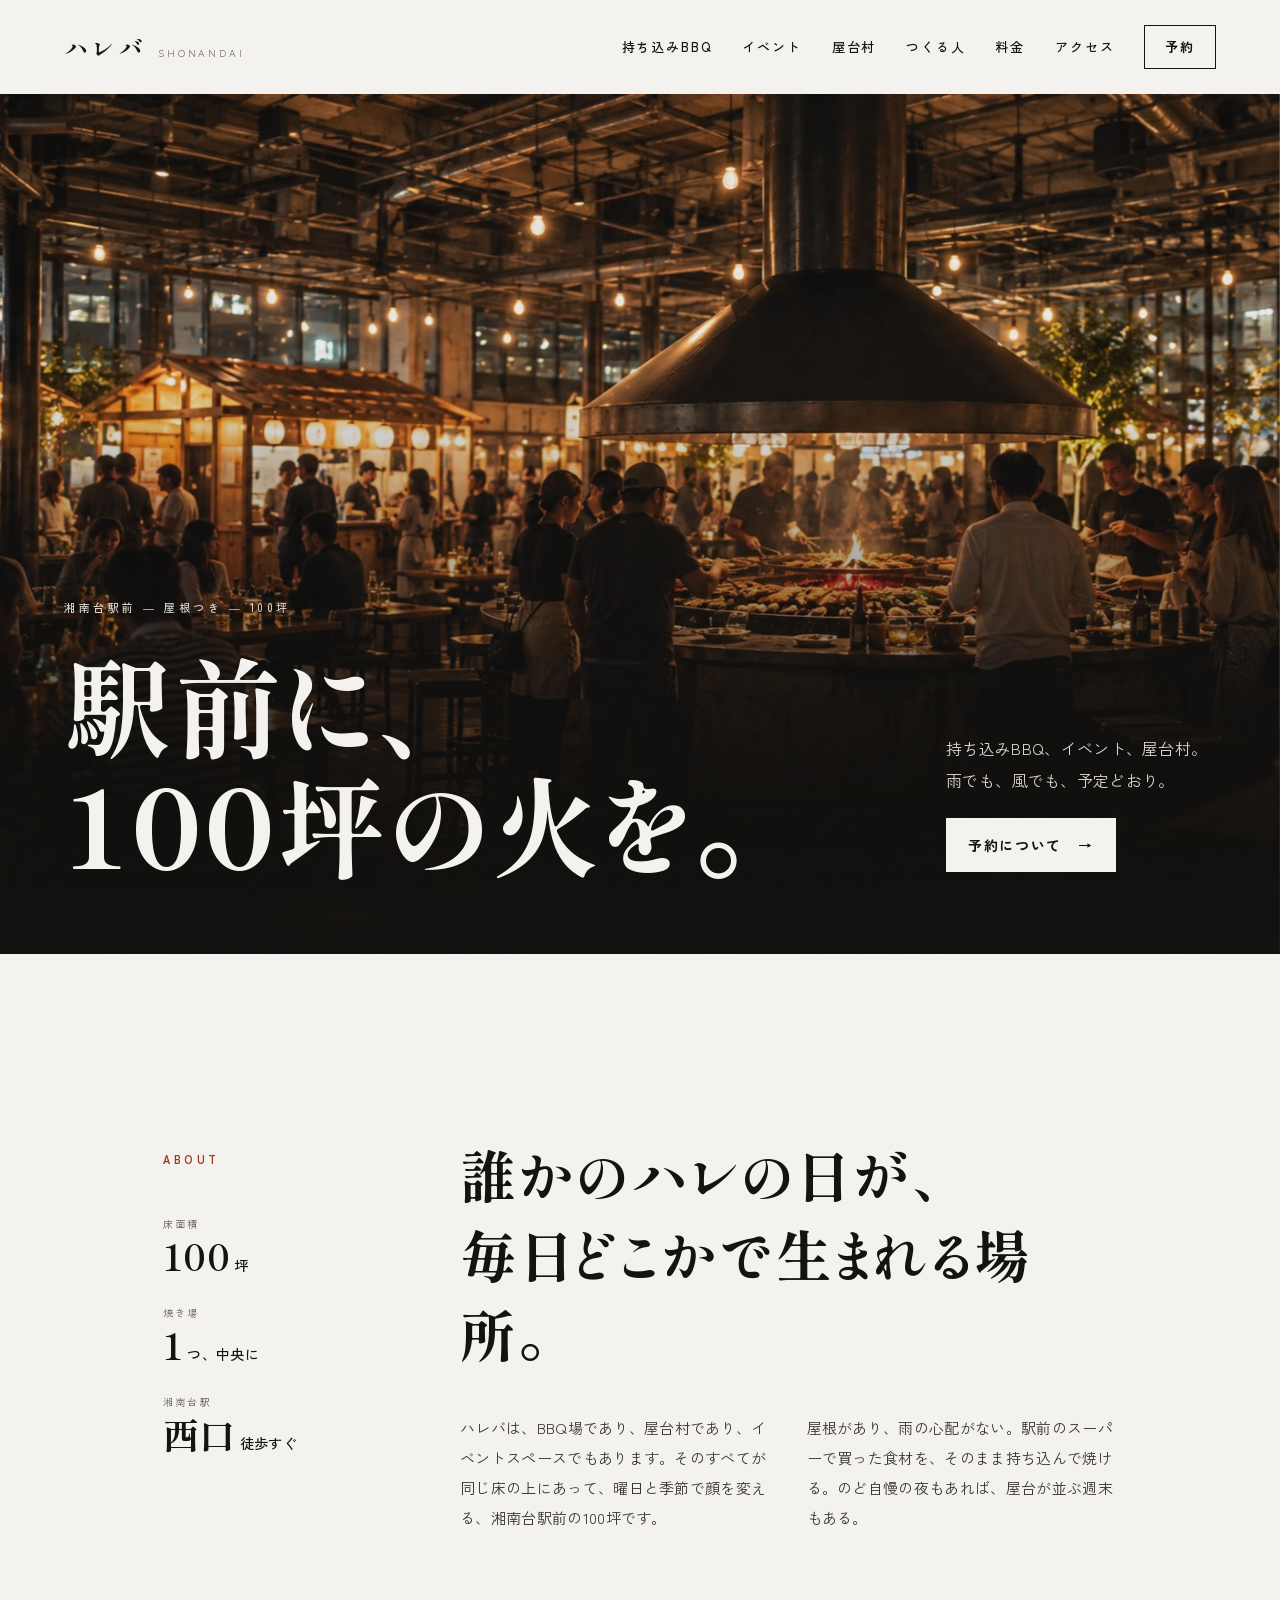
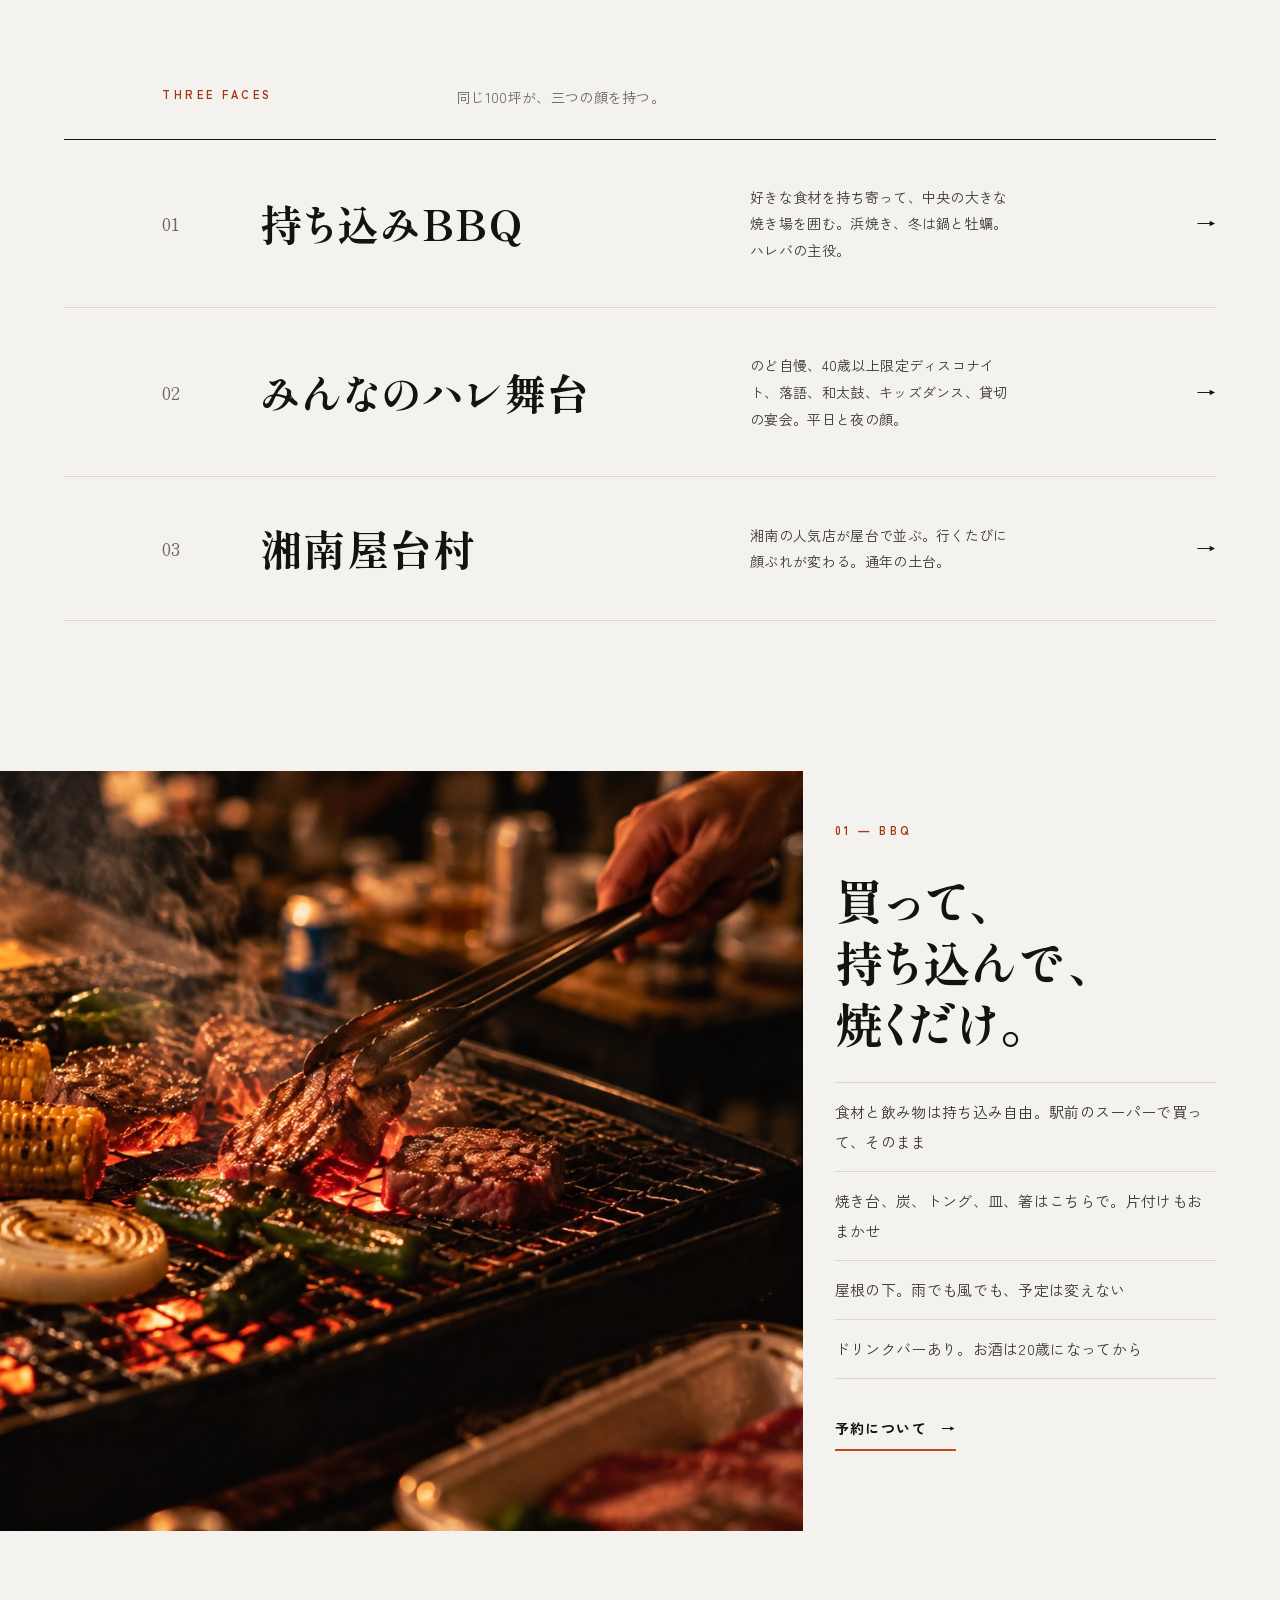
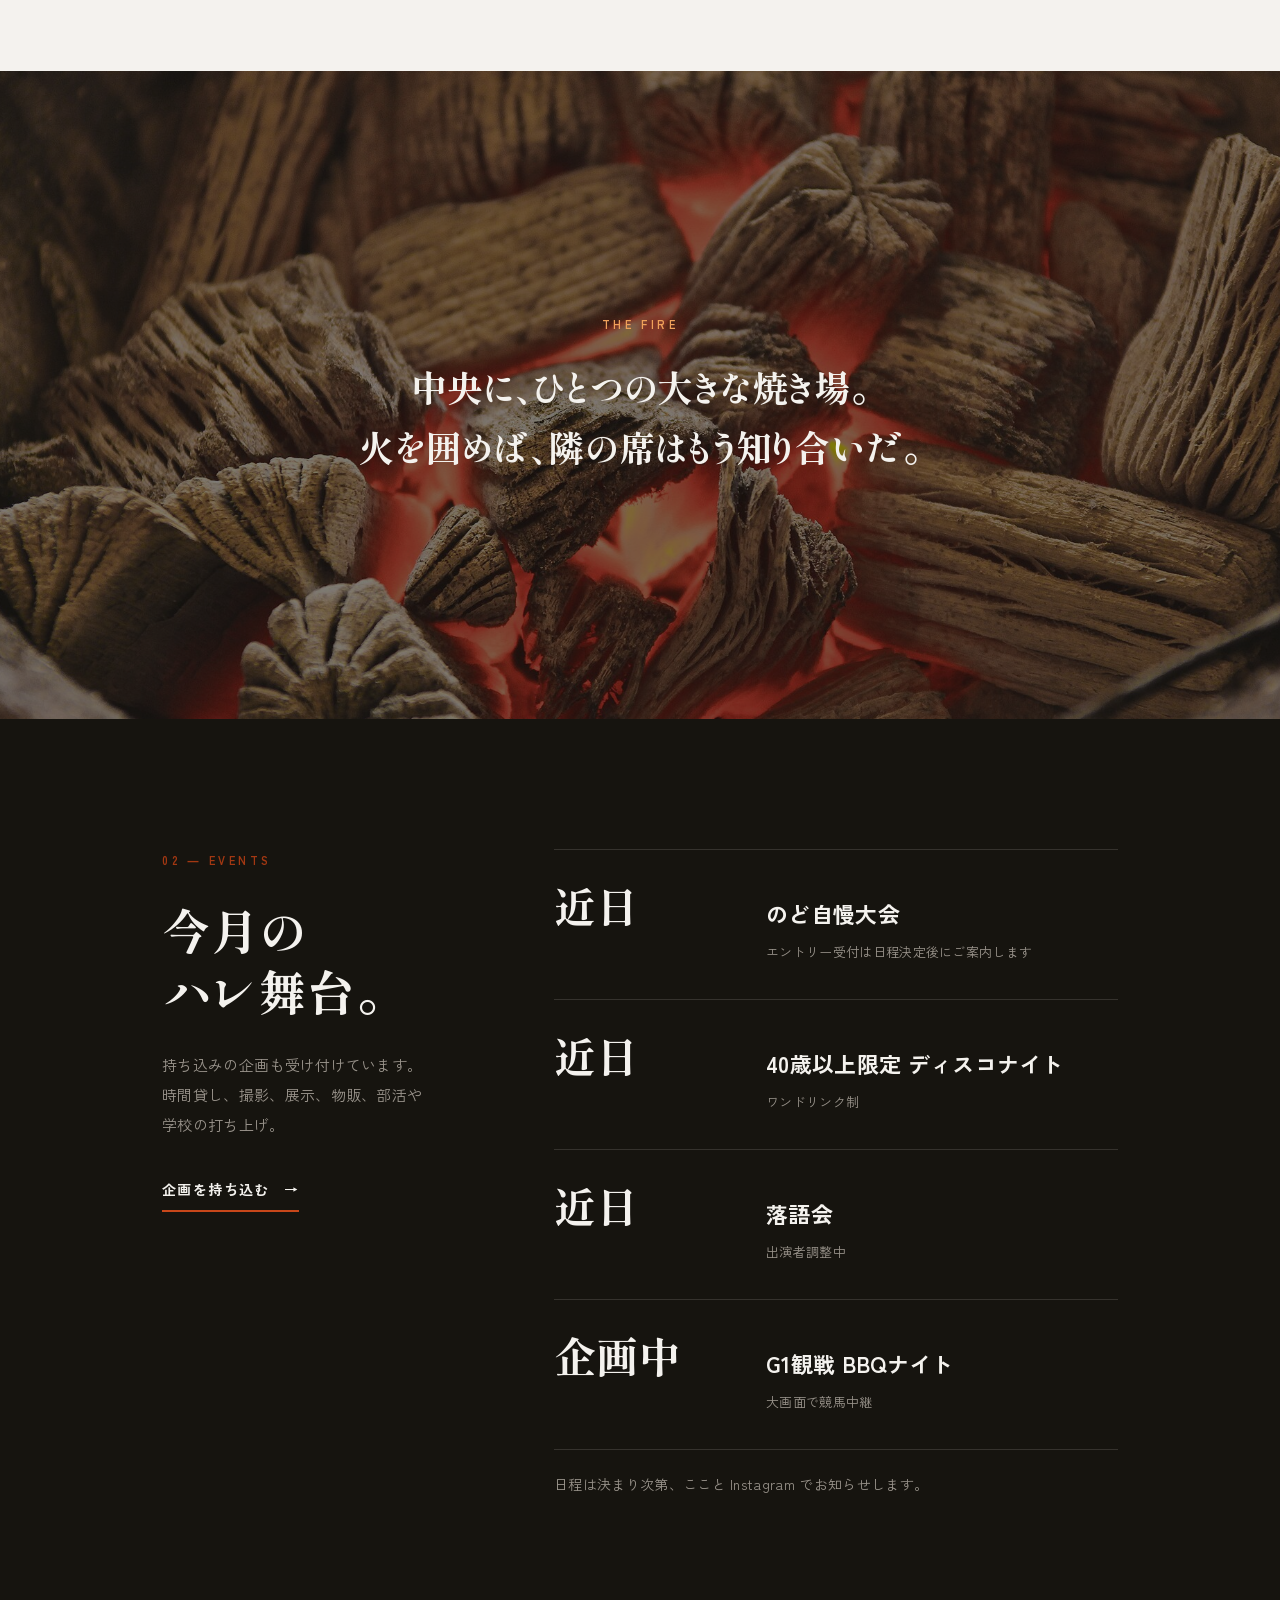
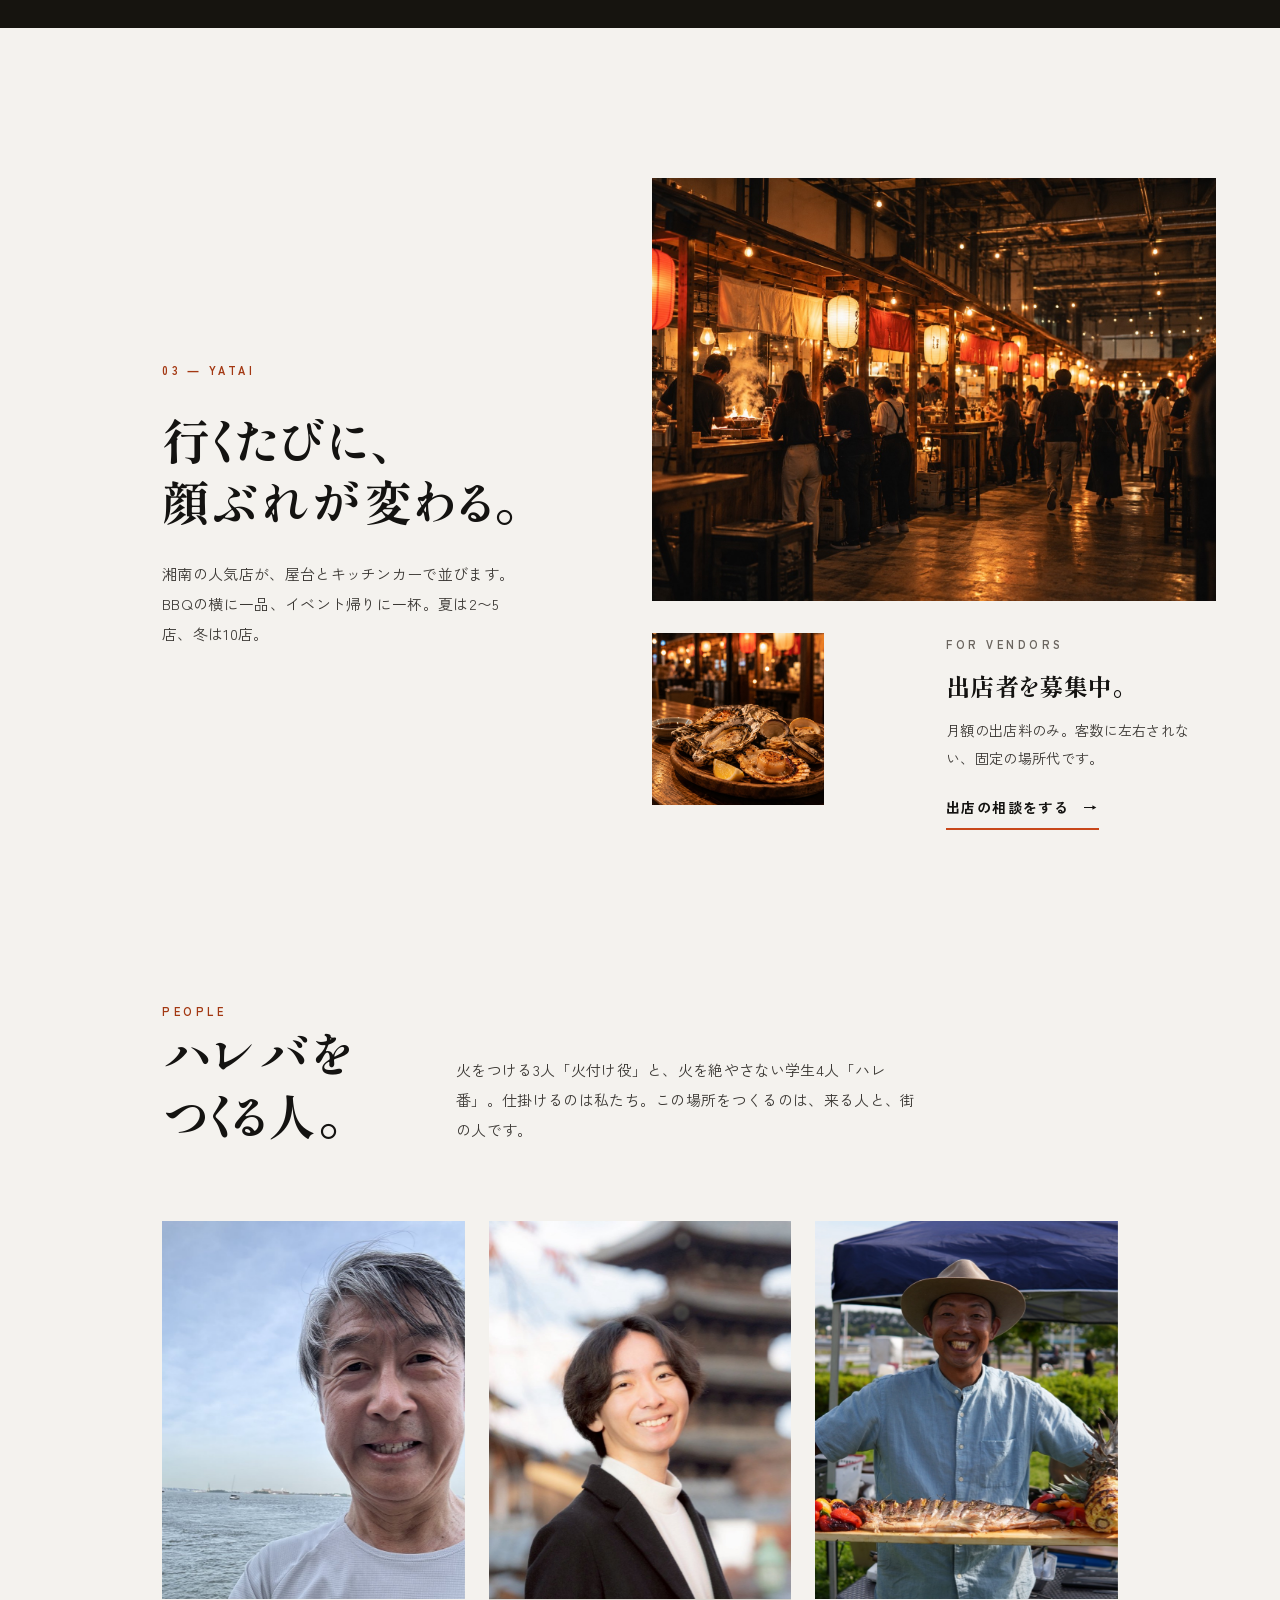
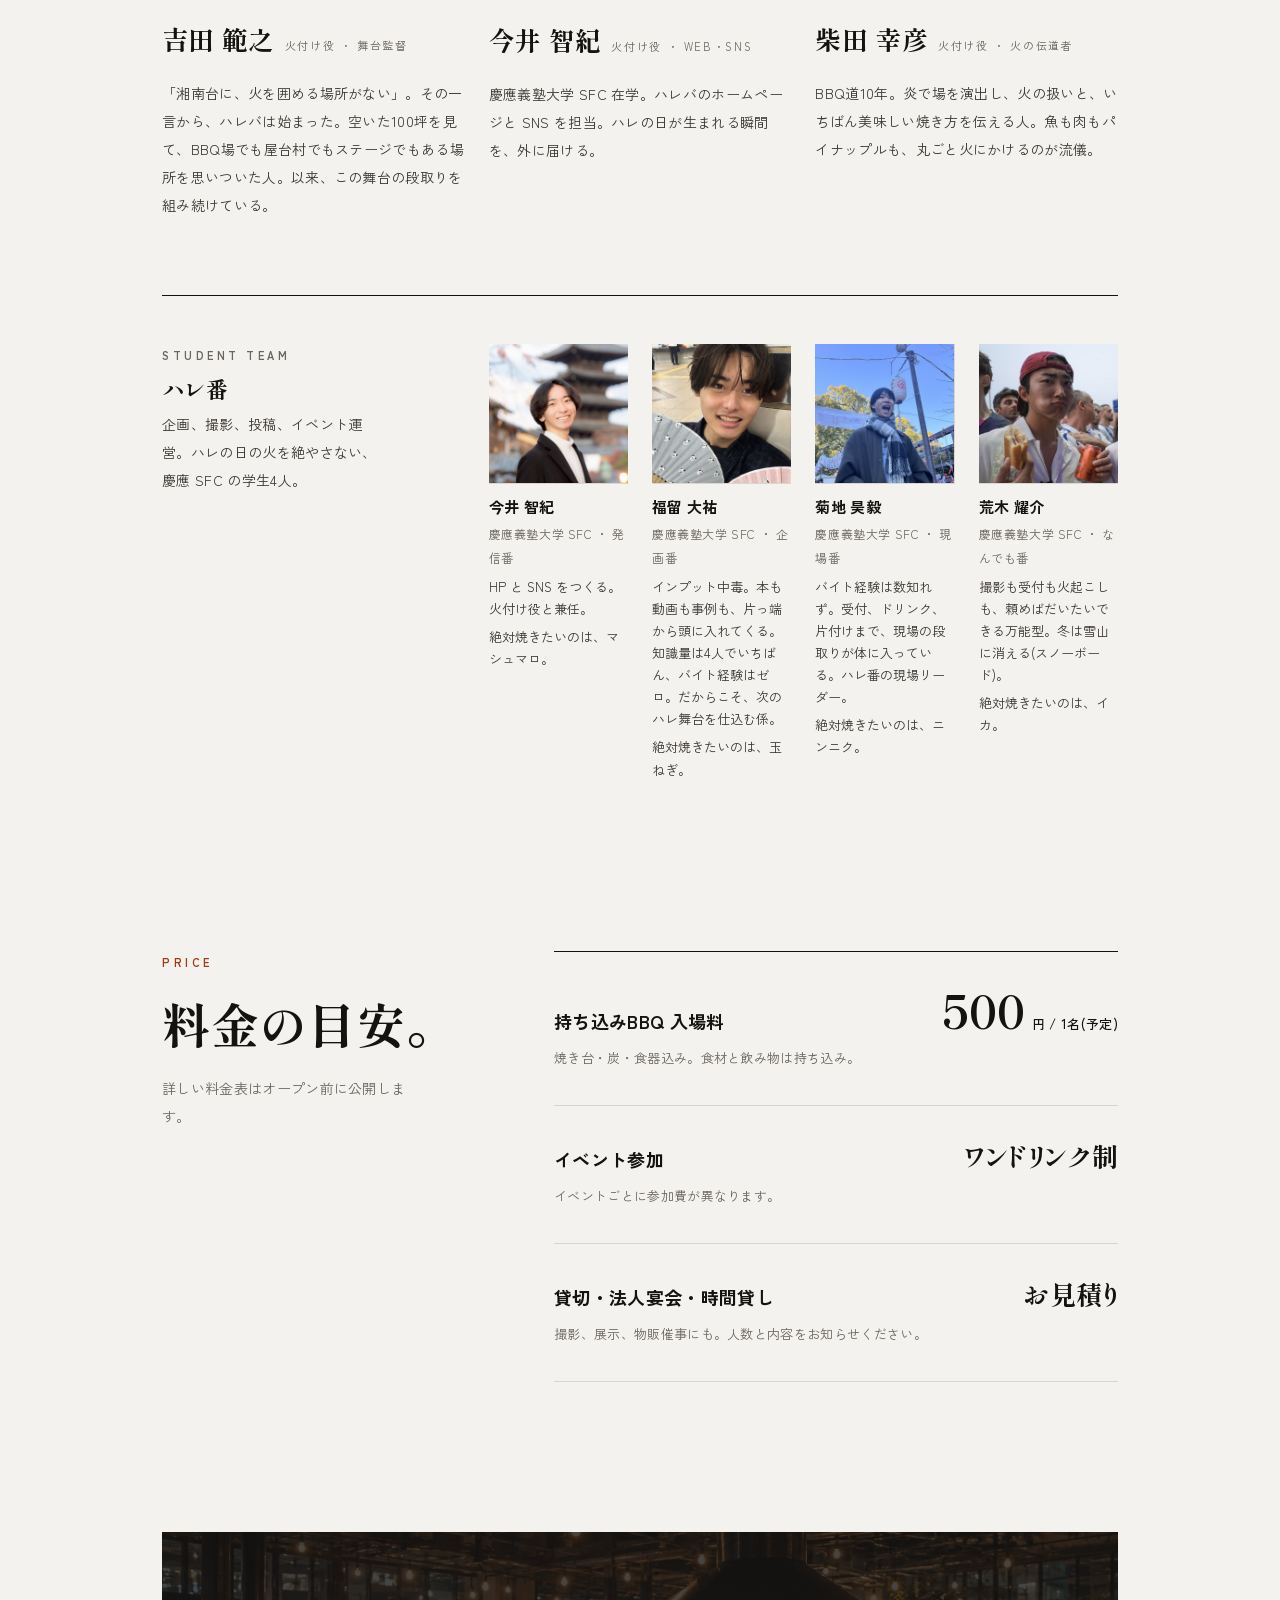
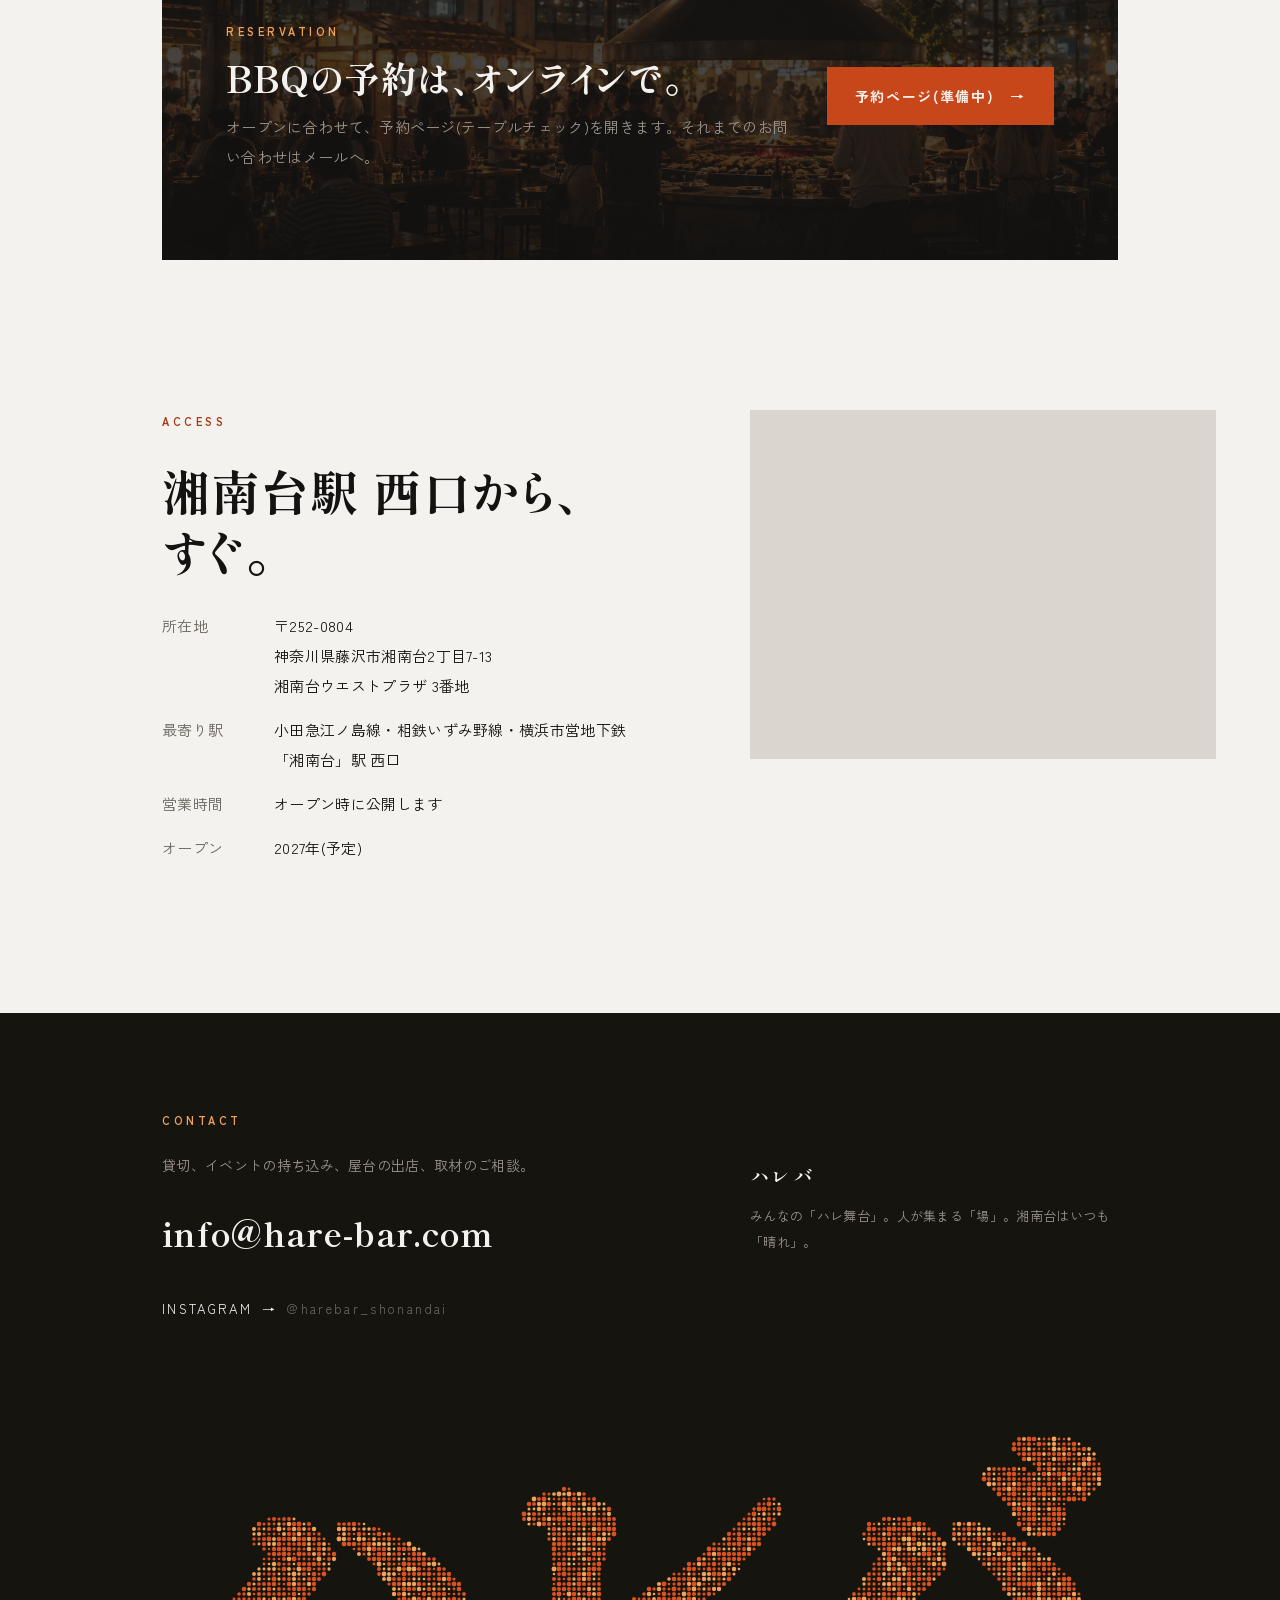
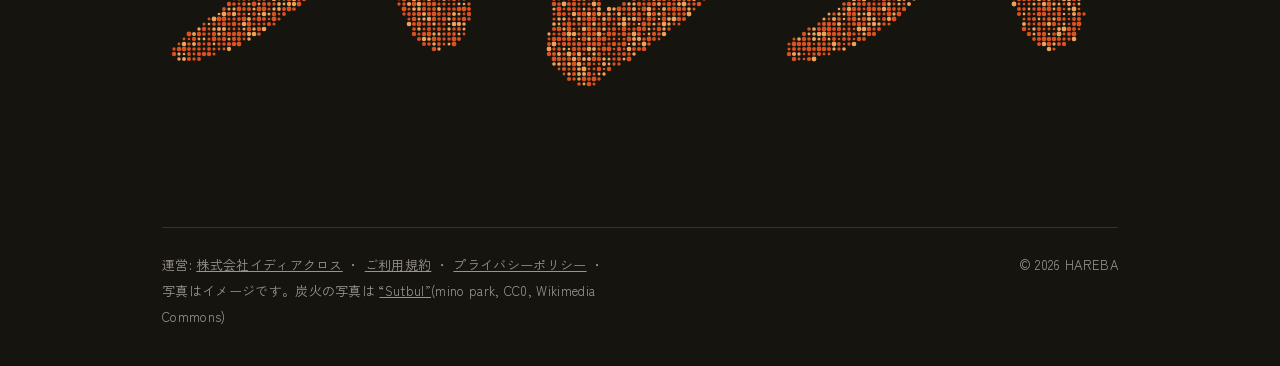
==== commit 4d843ea4: "Instagram のリンクを @harebar_shonandai に" ====
--- a/index.html
+++ b/index.html
@@ -43,7 +43,8 @@
       "streetAddress": "湘南台2丁目7-13 湘南台ウエストプラザ 3番地",
       "addressCountry": "JP"
     },
-    "email": "info@hare-bar.com"
+    "email": "info@hare-bar.com",
+    "sameAs": ["https://www.instagram.com/harebar_shonandai/"]
   }
   </script>
 </head>
@@ -310,7 +311,7 @@
     <p class="eyebrow light">CONTACT</p>
     <p>貸切、イベントの持ち込み、屋台の出店、取材のご相談。</p>
     <a class="mail" href="mailto:info@hare-bar.com">info@hare-bar.com</a>
-    <a class="insta" href="https://www.instagram.com/" target="_blank" rel="noopener">INSTAGRAM<span aria-hidden="true">→</span></a>
+    <a class="insta" href="https://www.instagram.com/harebar_shonandai/" target="_blank" rel="noopener">INSTAGRAM<span aria-hidden="true">→</span><span style="color: var(--gray)">@harebar_shonandai</span></a>
   </div>
   <div class="footer-brand">
     <p class="footer-logo">ハレバ</p>
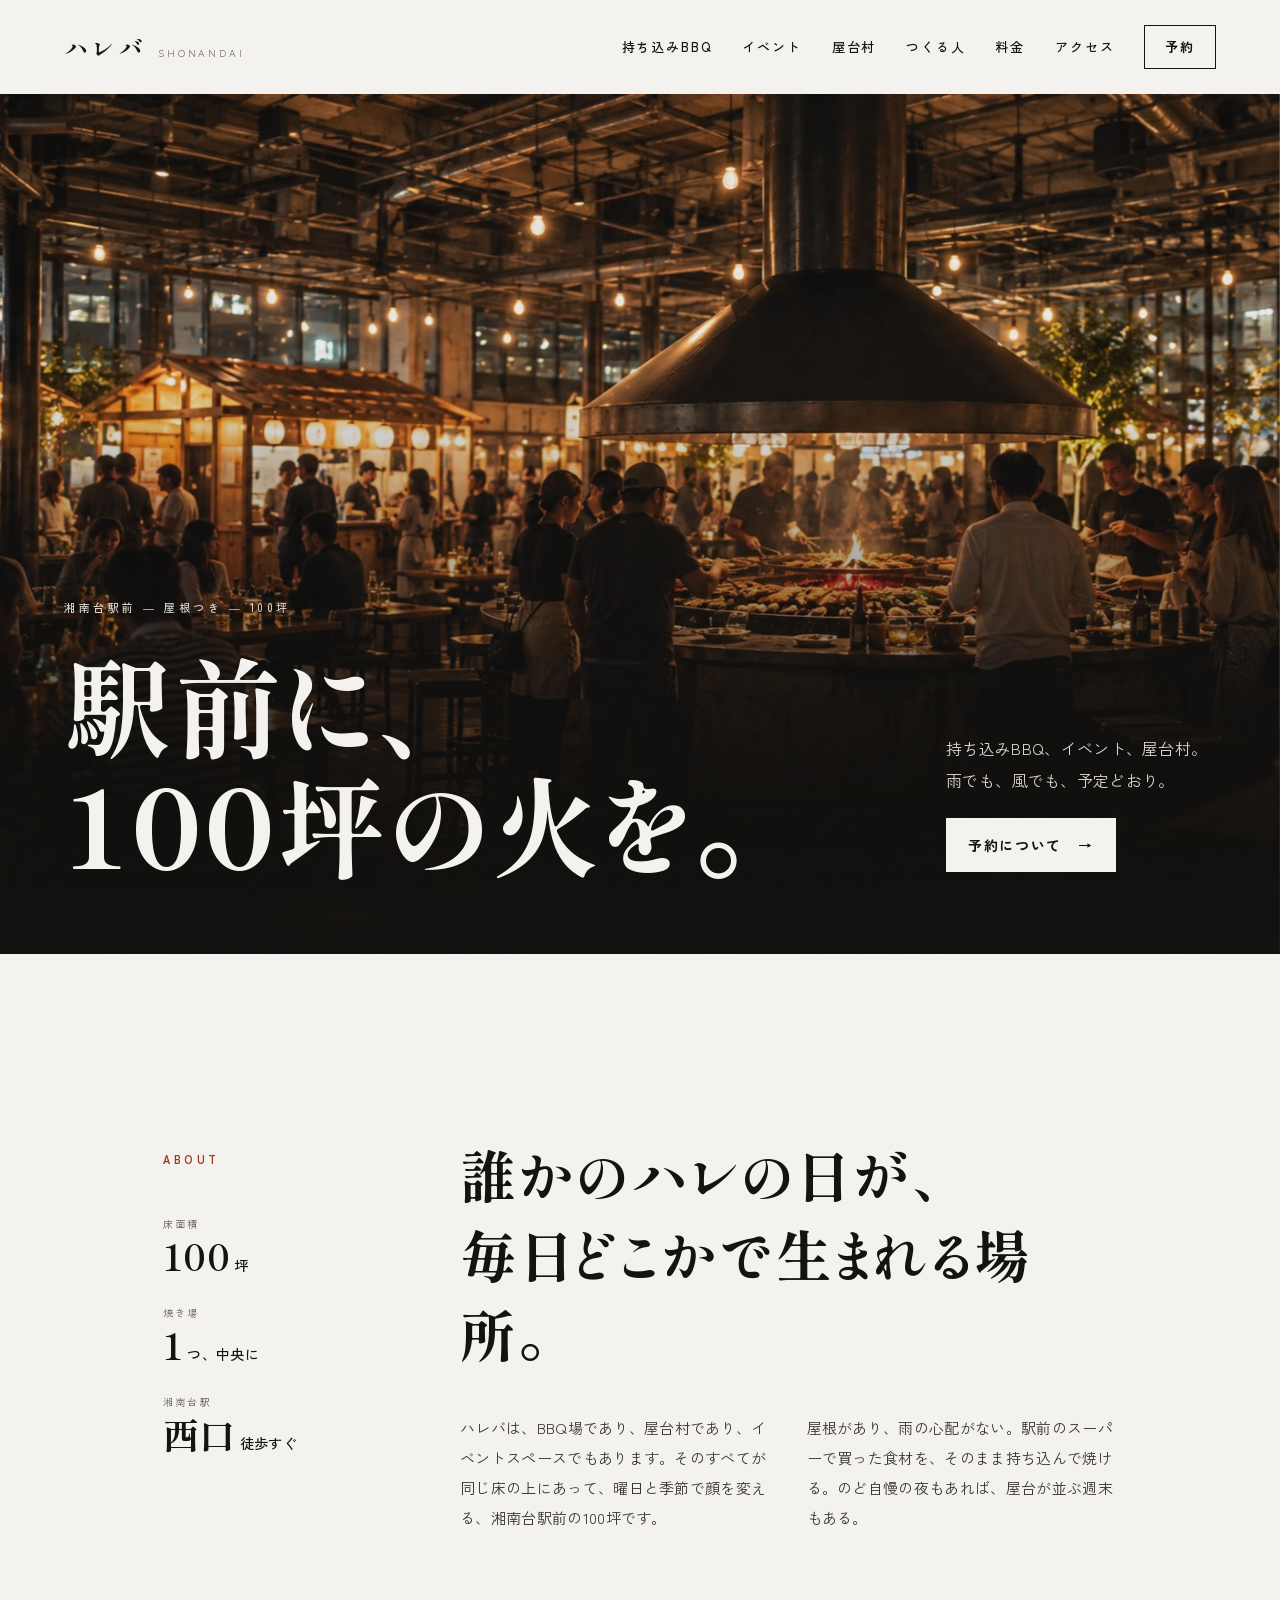
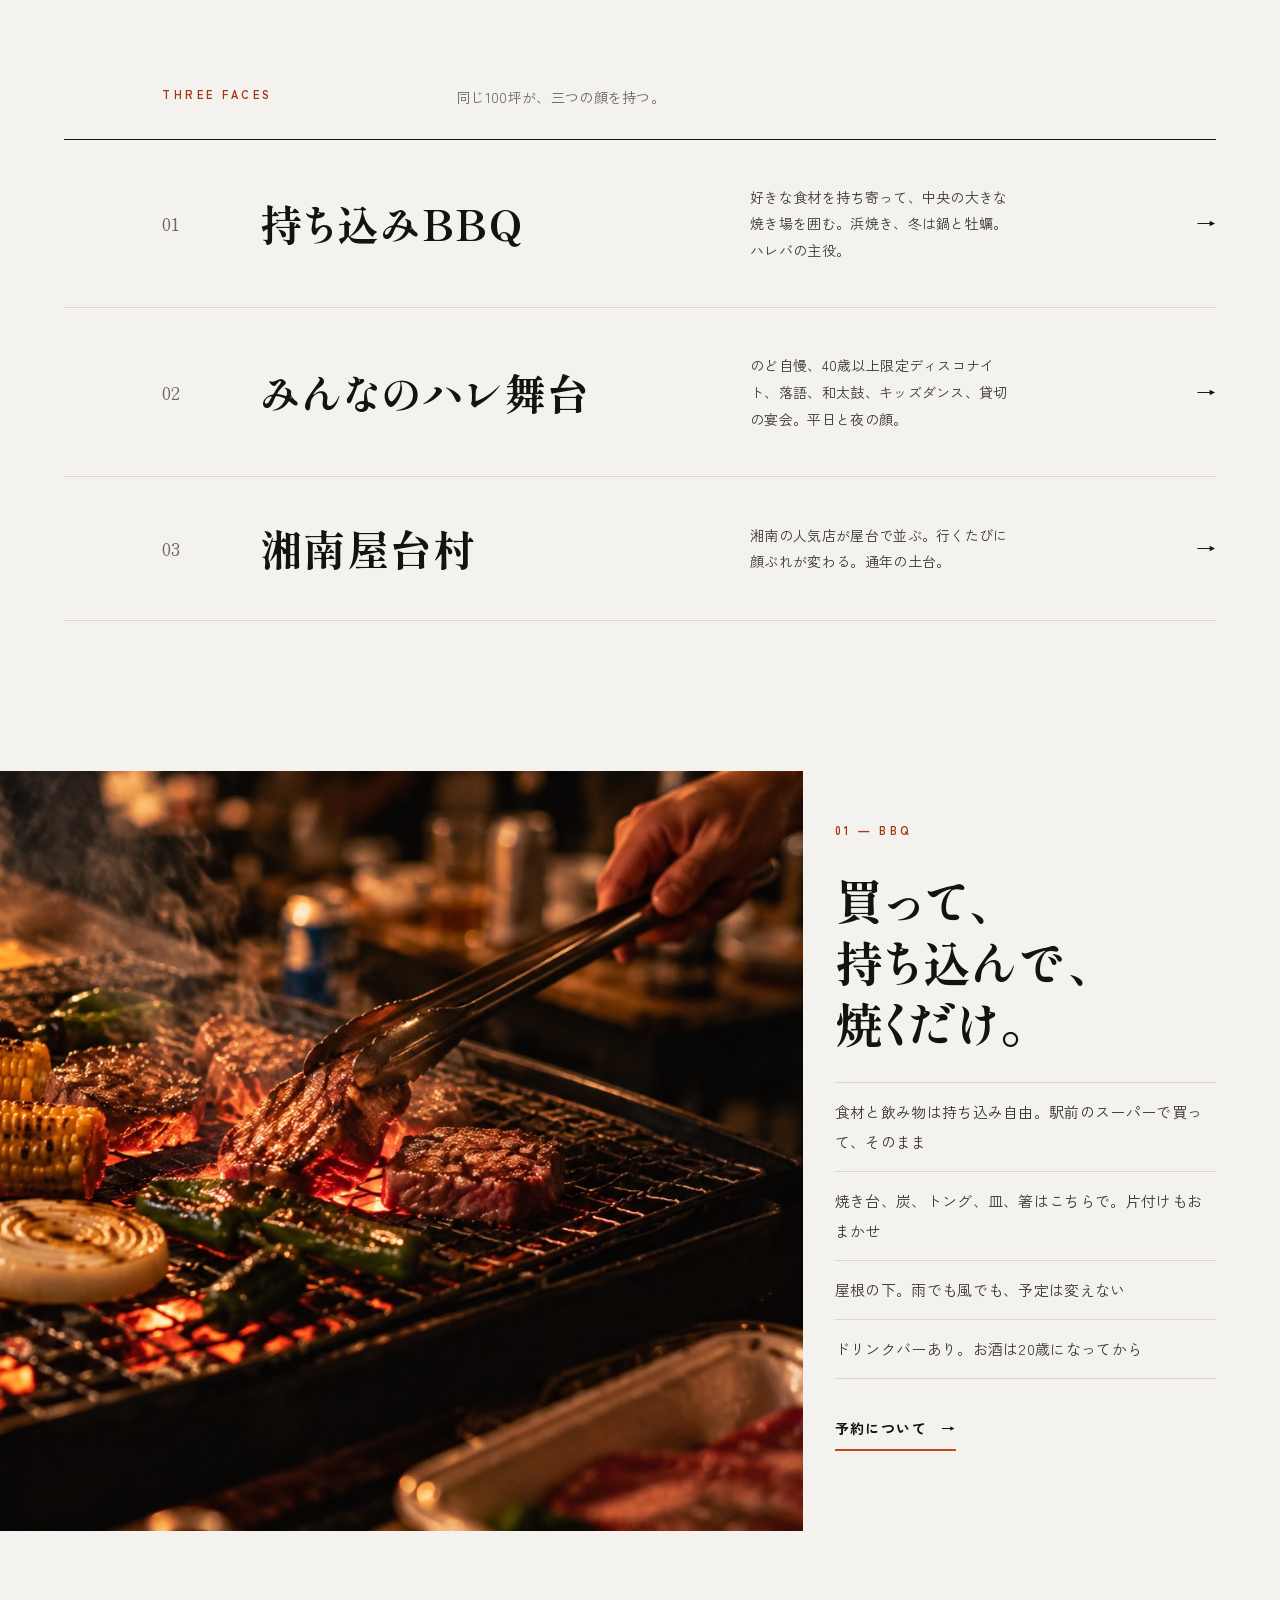
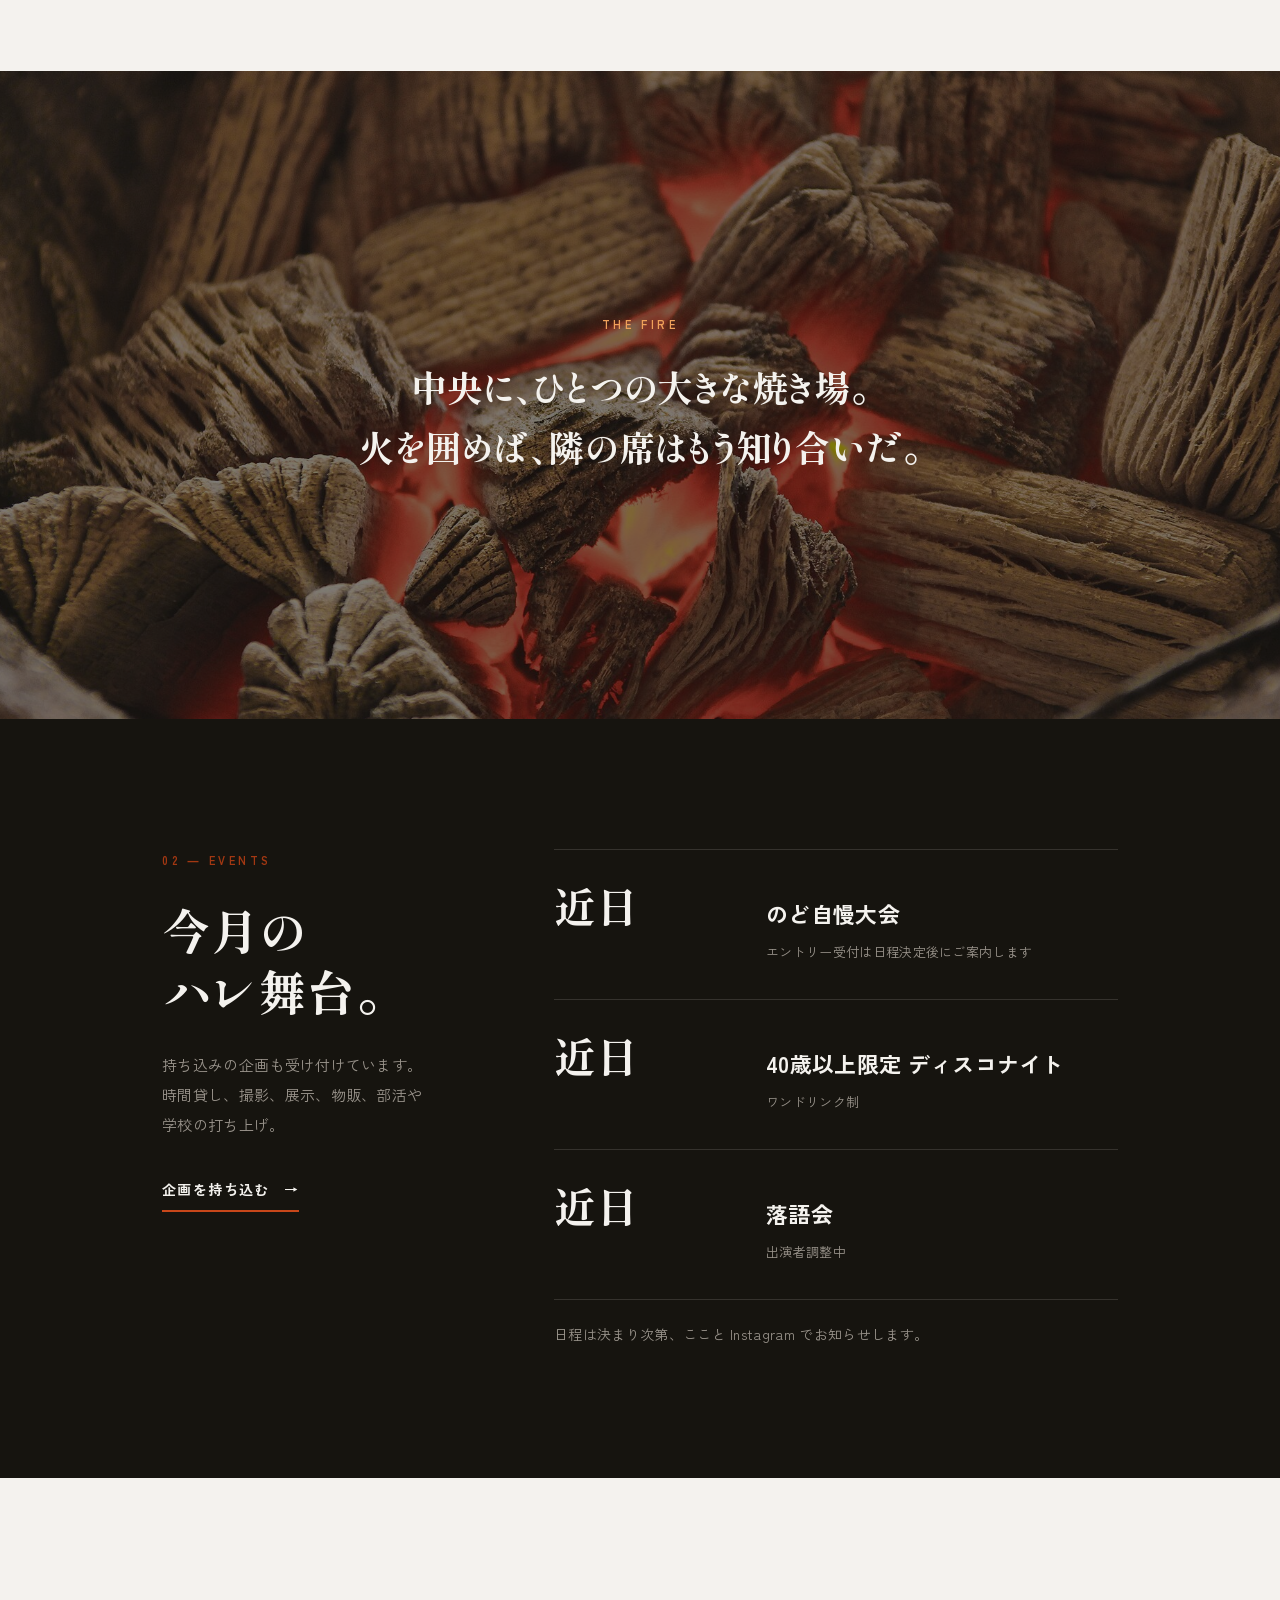
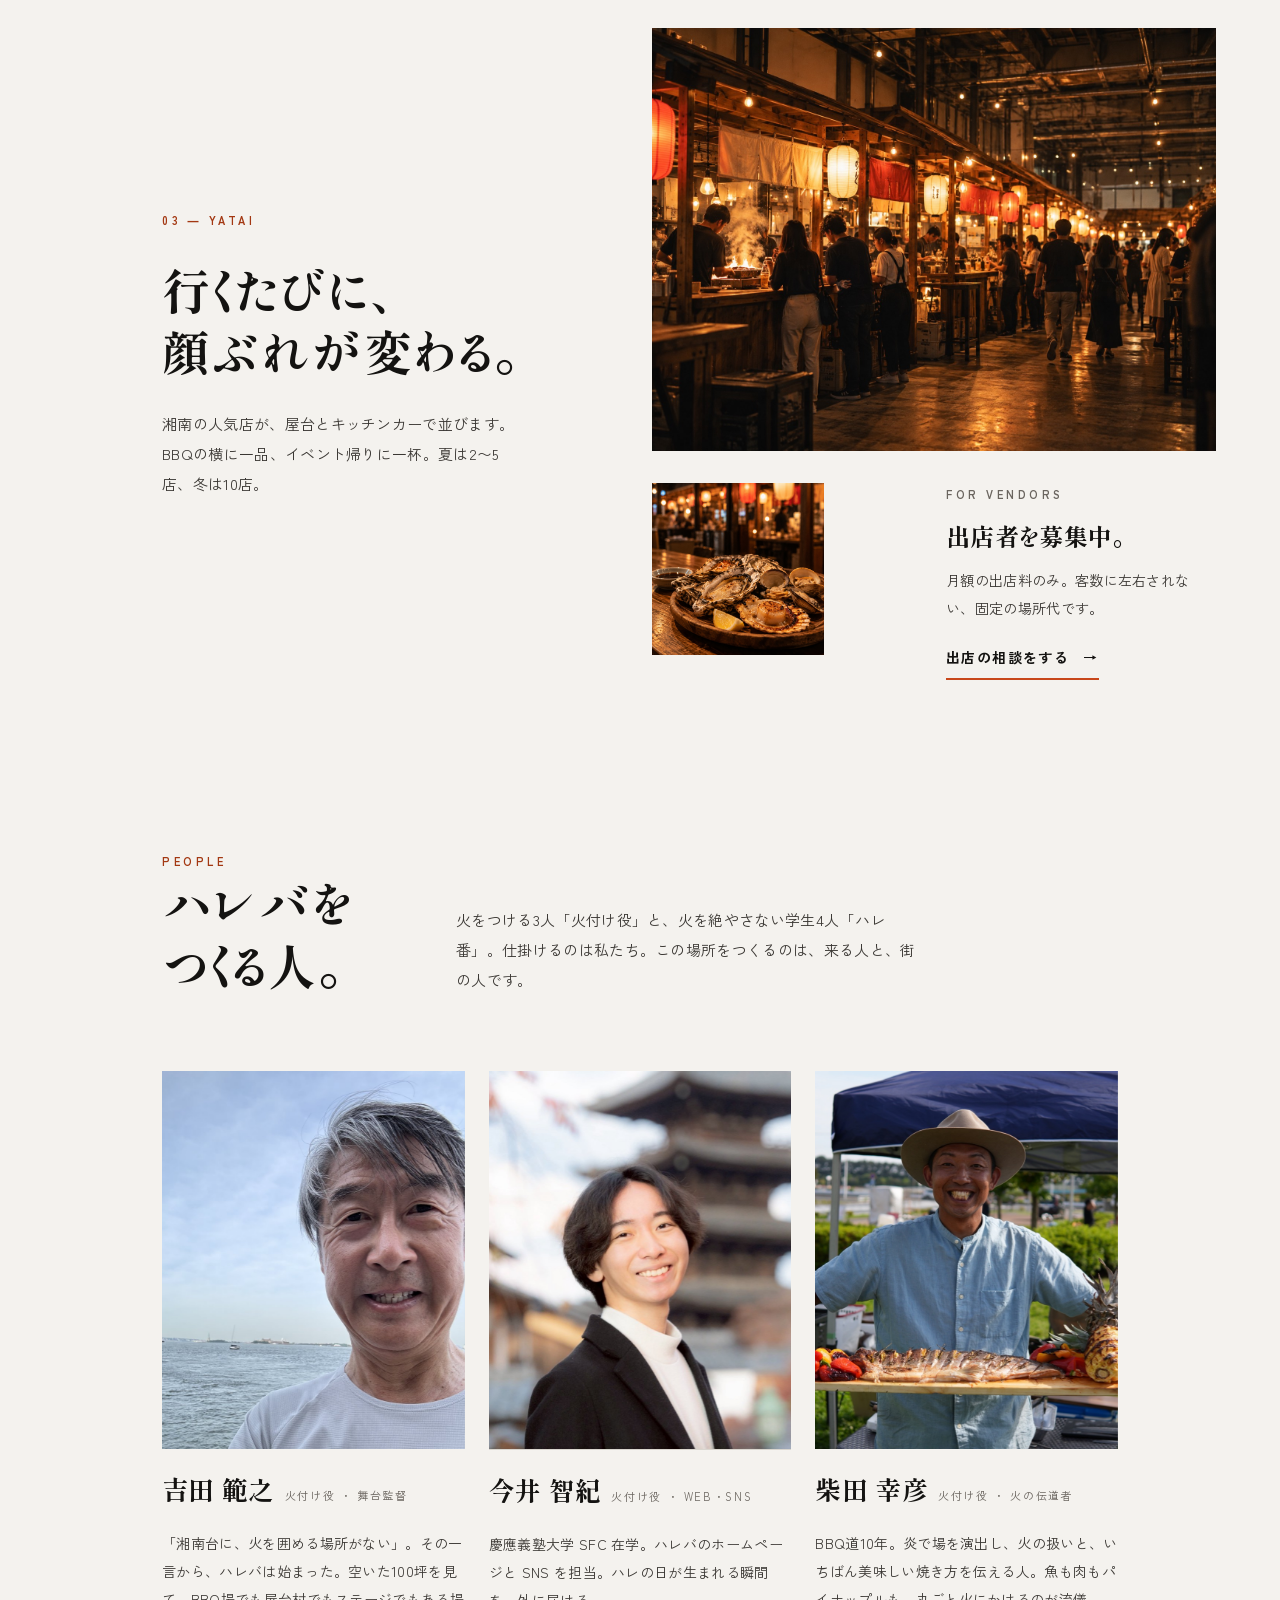
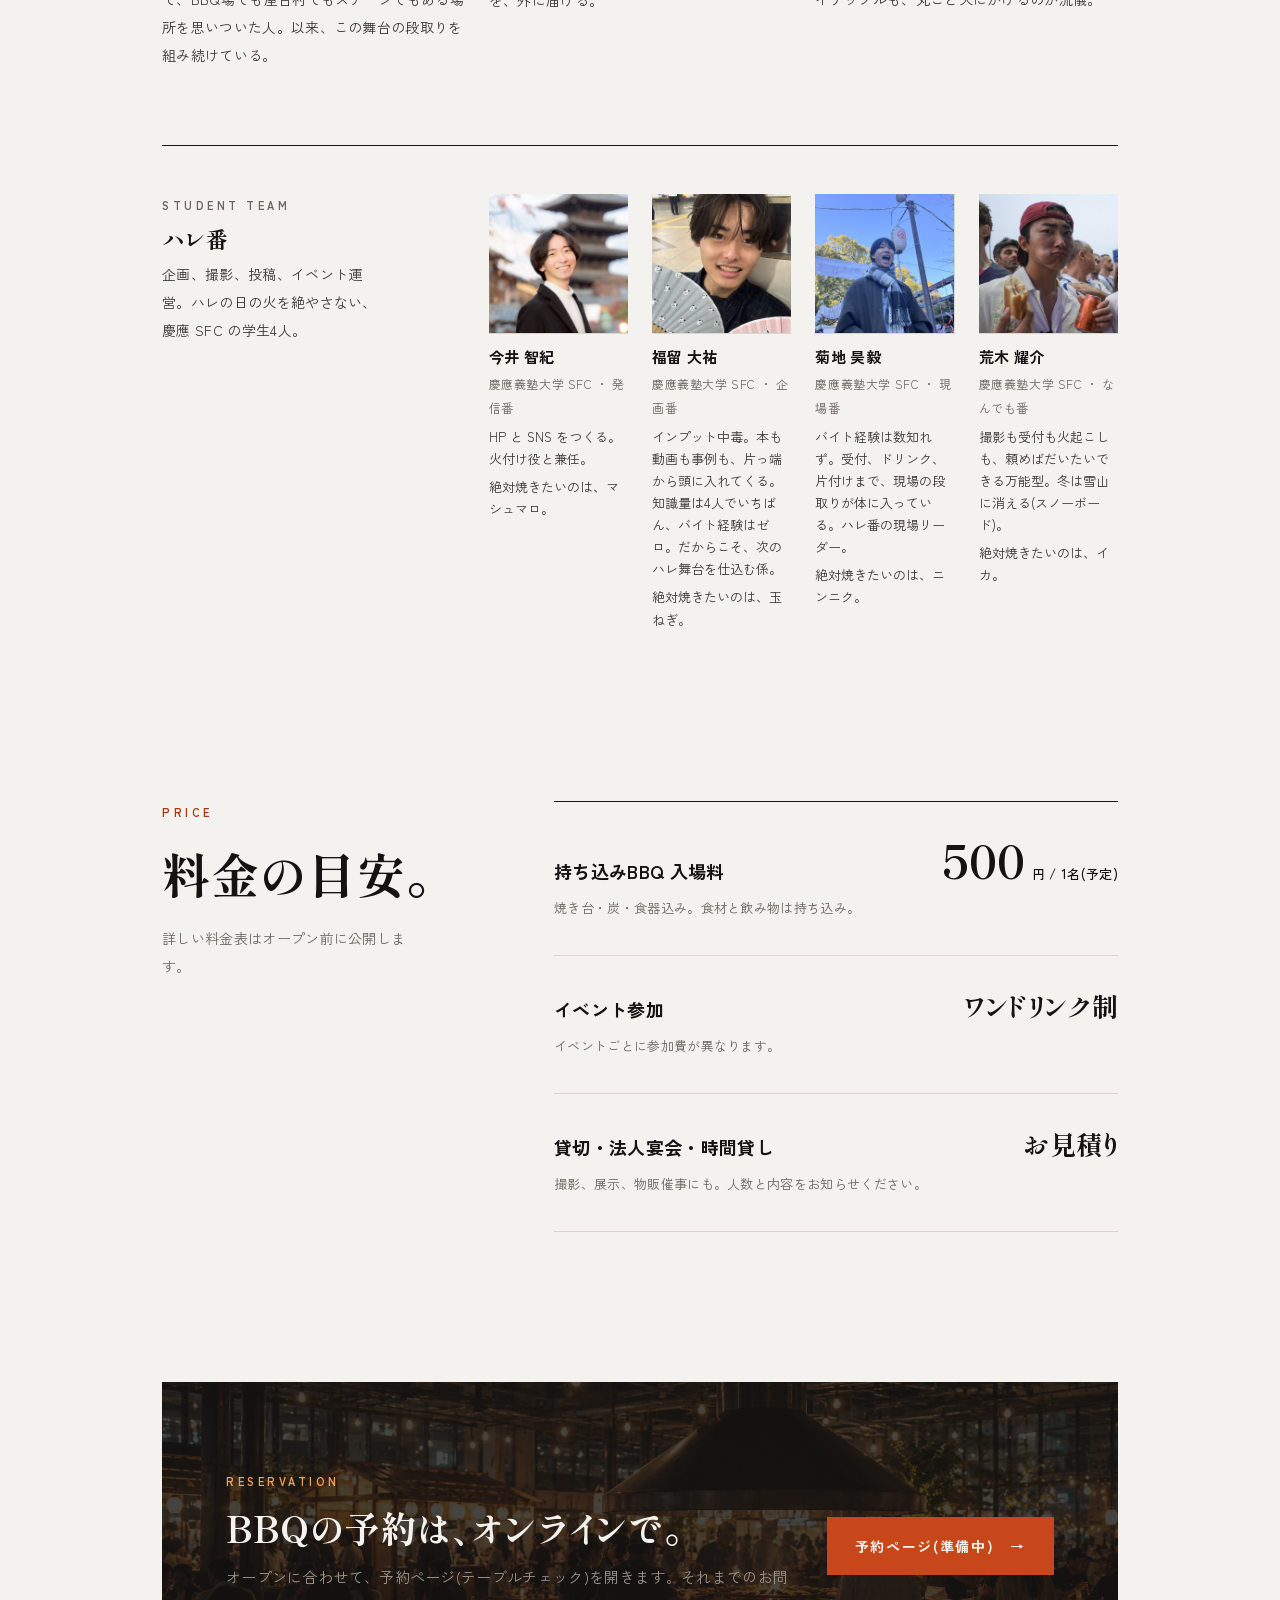
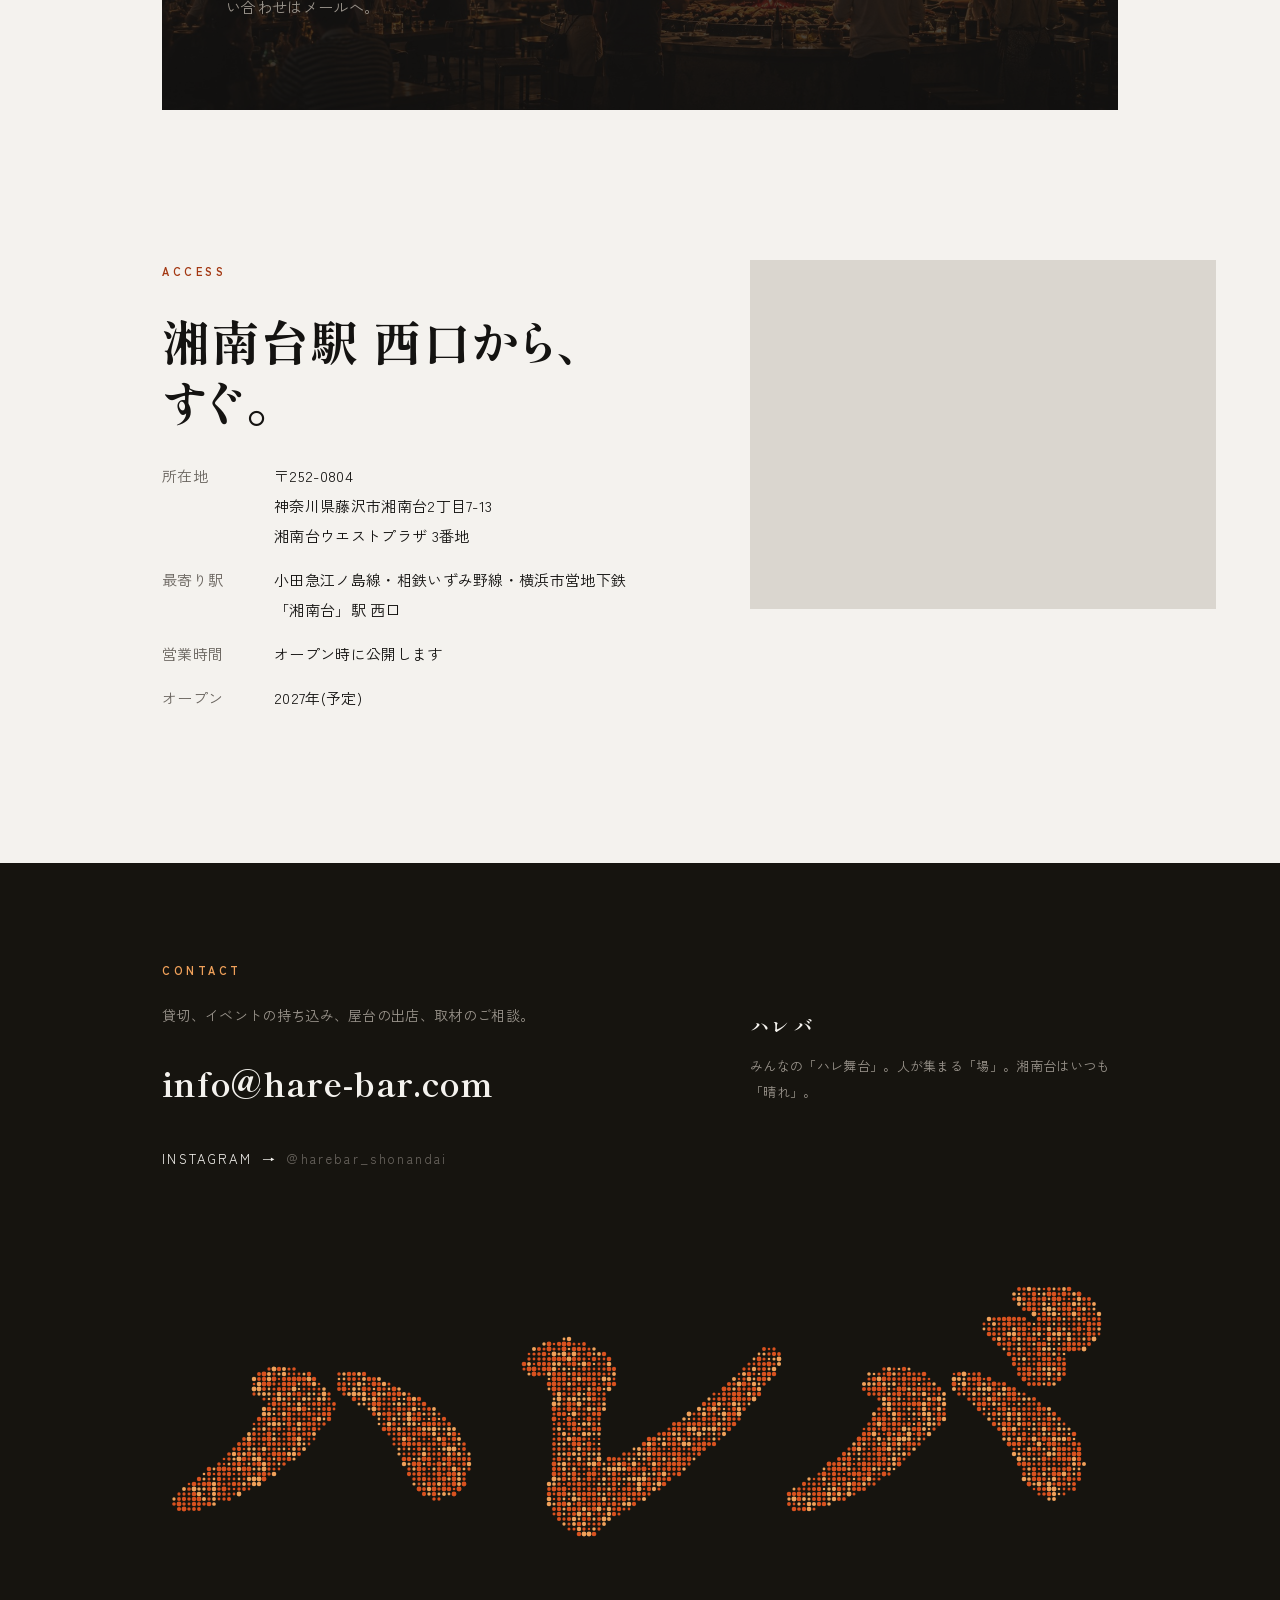
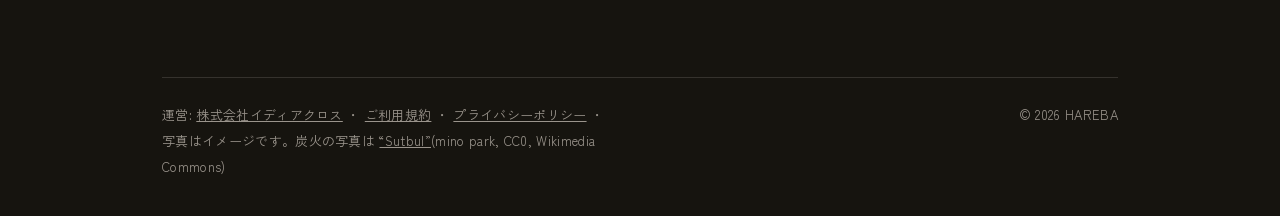
==== commit 773c7e11: "イベント一覧から G1 観戦 BBQ ナイトを削除" ====
--- a/index.html
+++ b/index.html
@@ -182,10 +182,6 @@
         <span class="event-date">近日</span>
         <span class="event-body"><span class="event-name">落語会</span><span class="event-note">出演者調整中</span></span>
       </a>
-      <a class="event" href="#contact">
-        <span class="event-date">企画中</span>
-        <span class="event-body"><span class="event-name">G1観戦 BBQナイト</span><span class="event-note">大画面で競馬中継</span></span>
-      </a>
       <p class="events-foot">日程は決まり次第、ここと Instagram でお知らせします。</p>
     </div>
   </section>
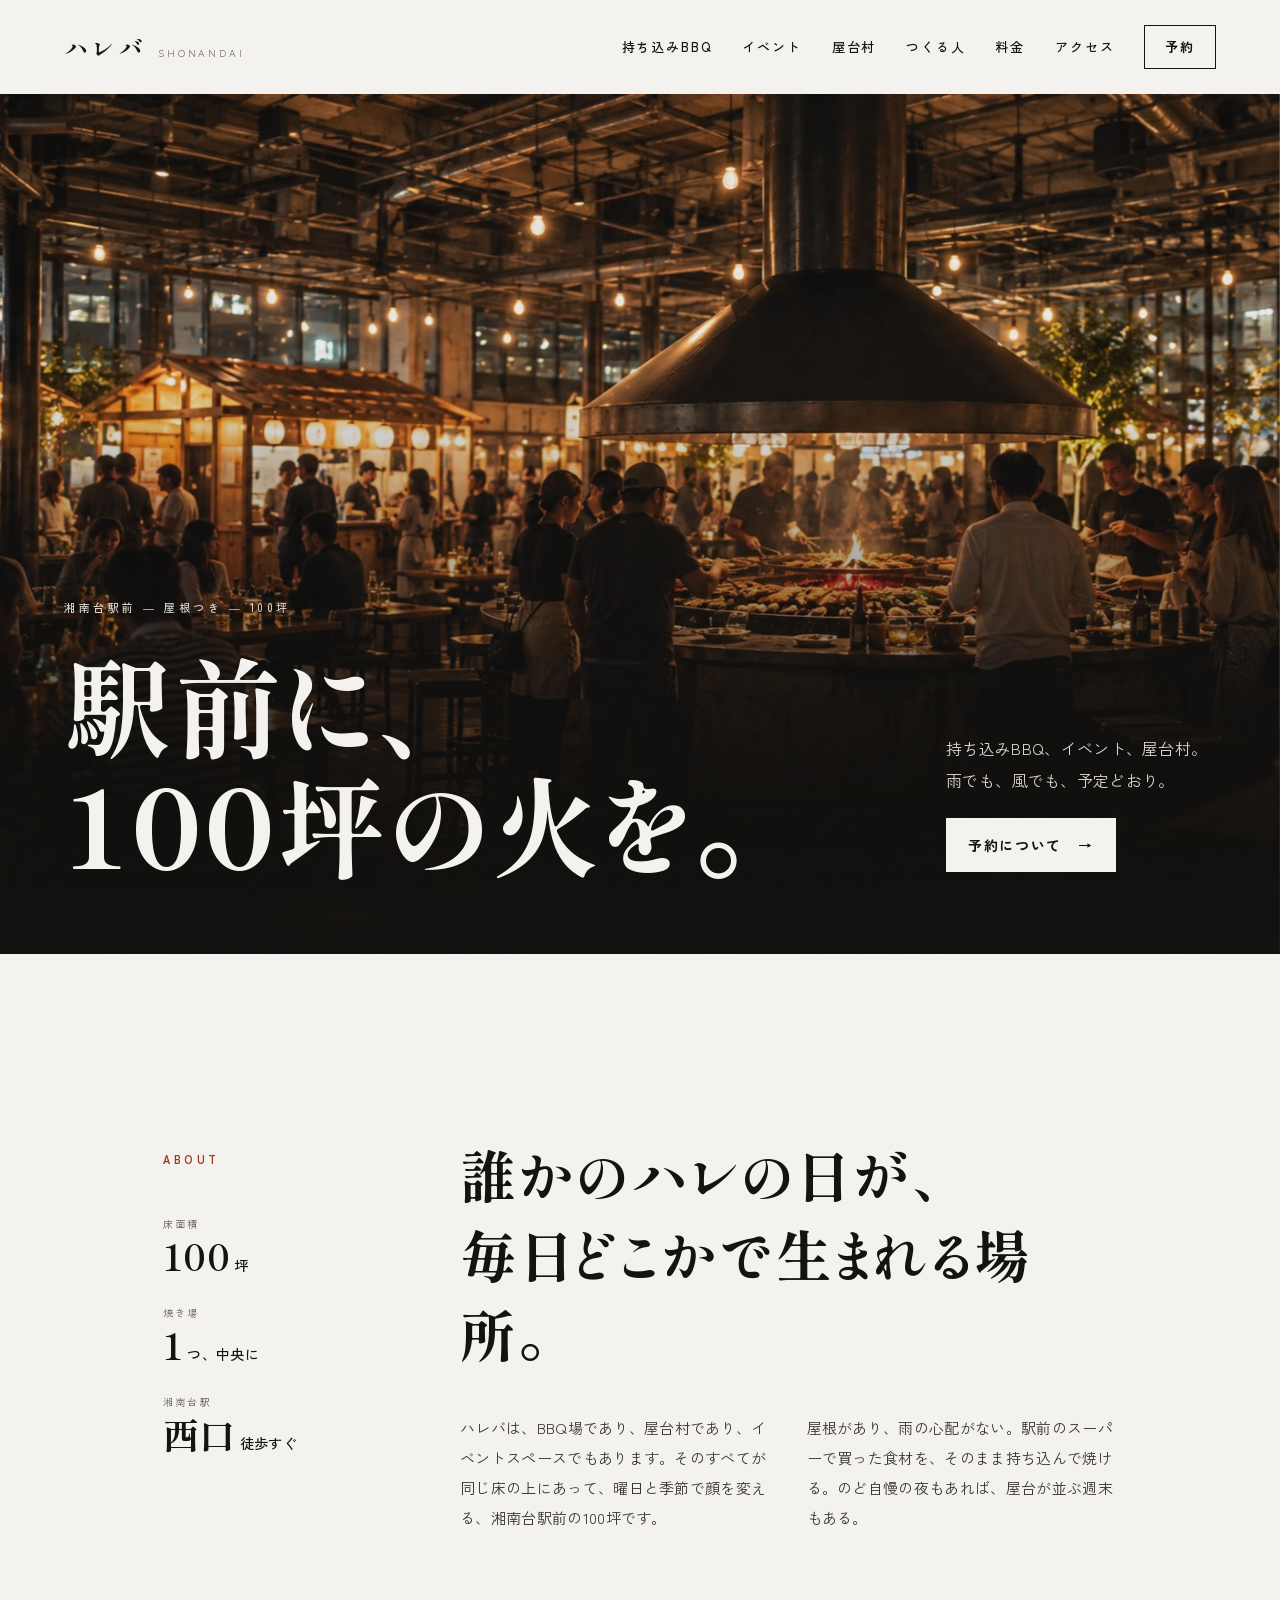
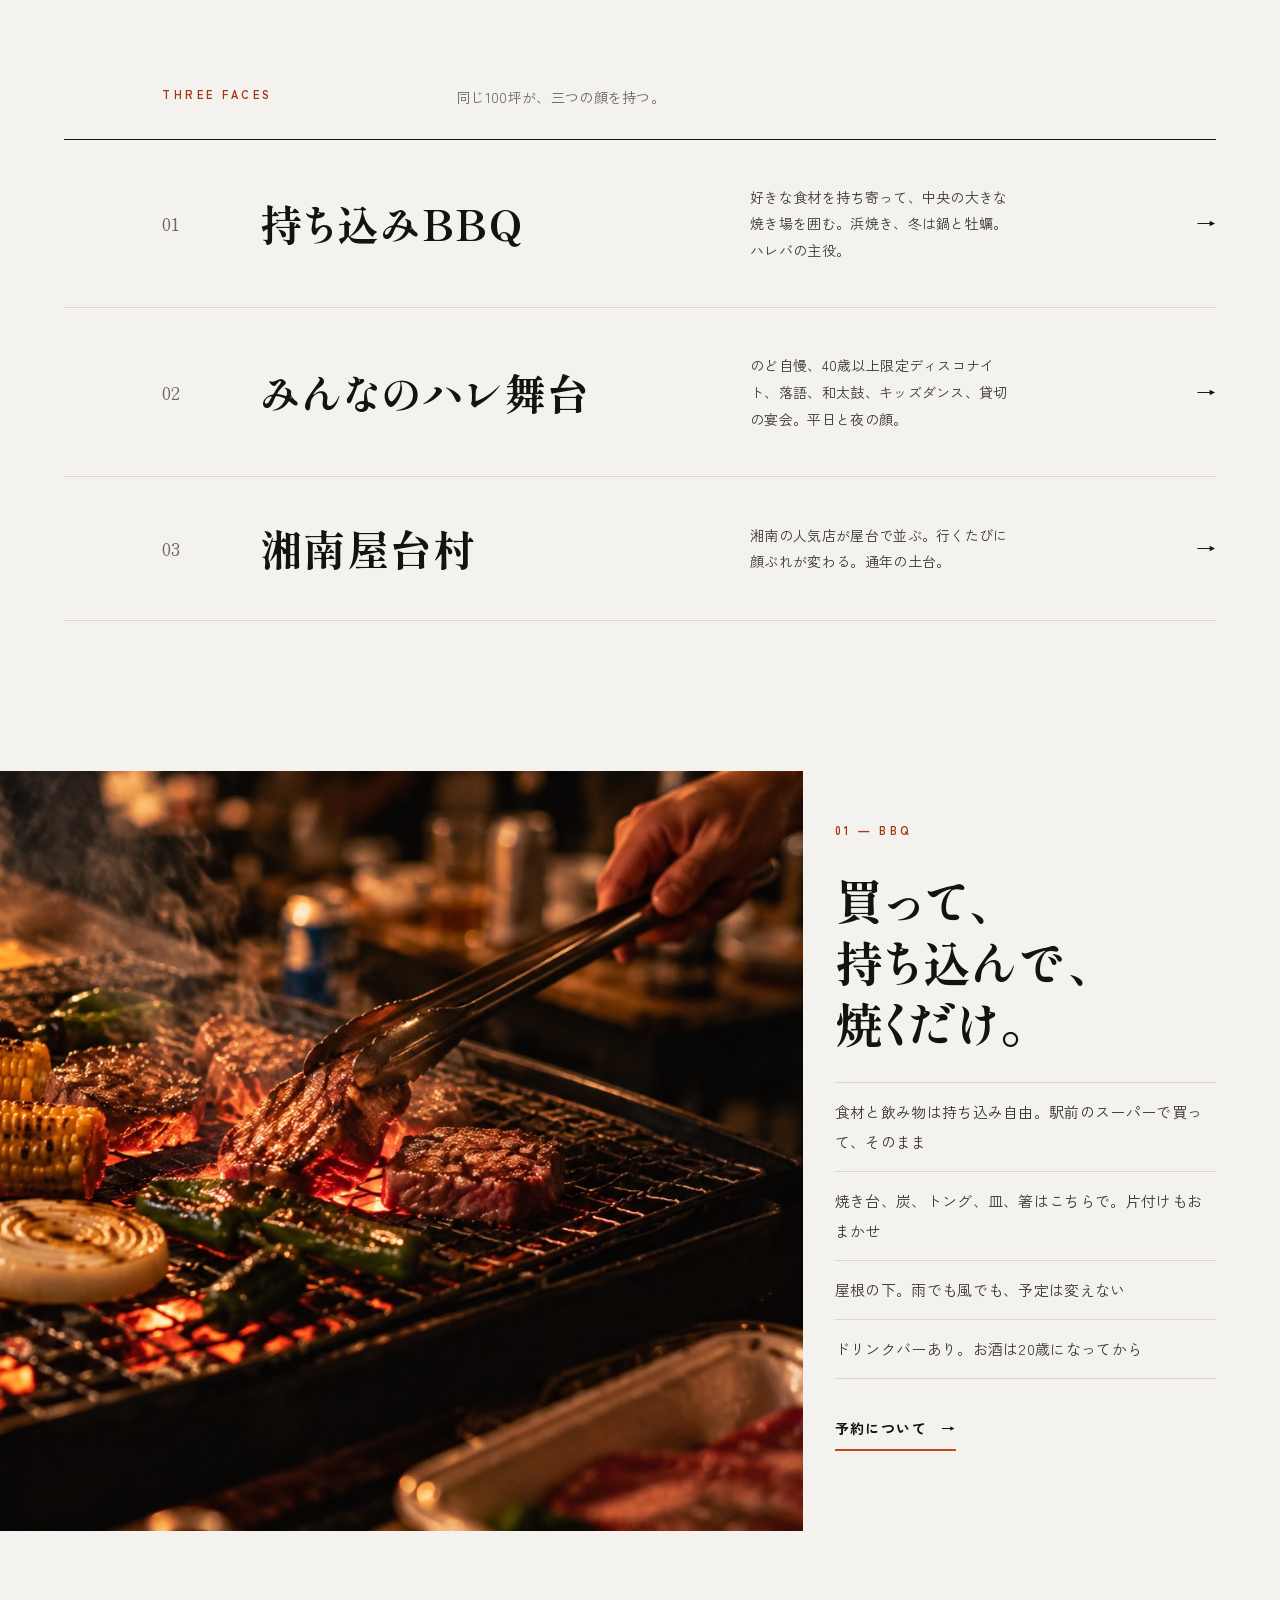
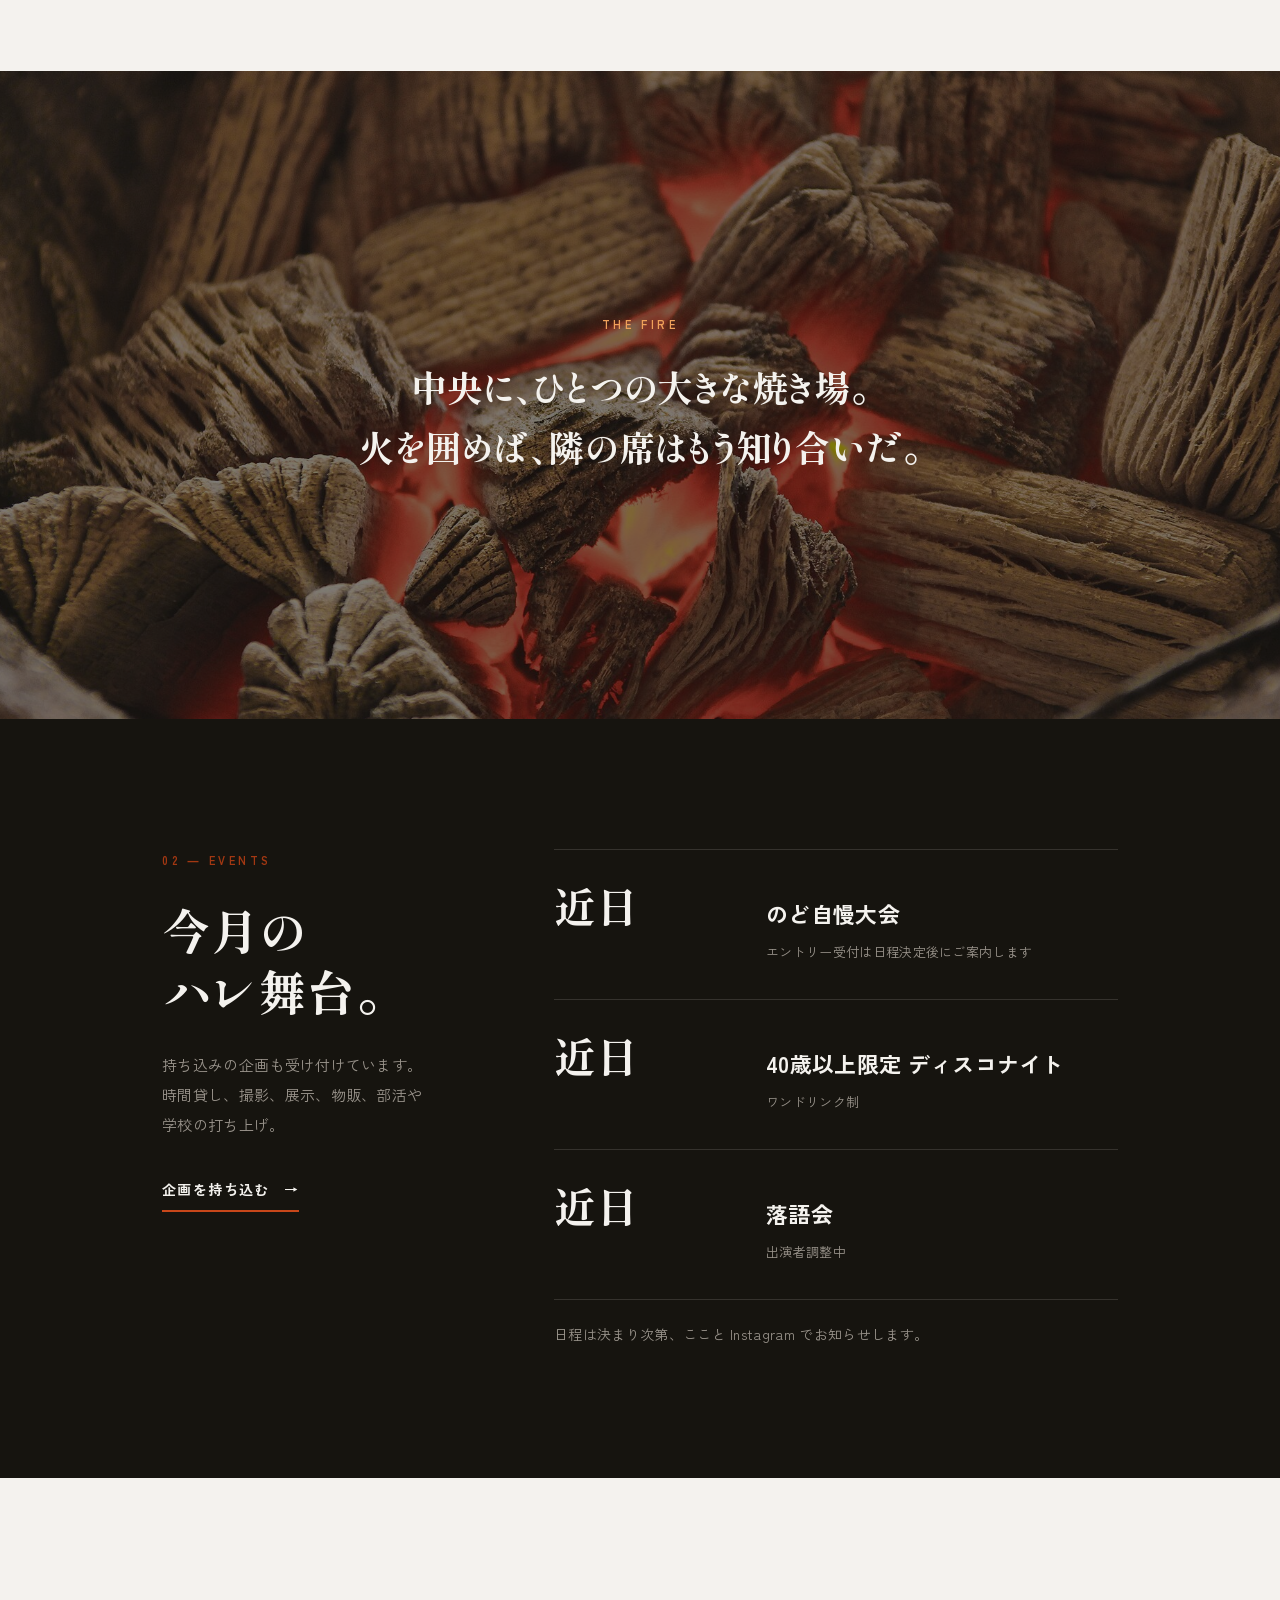
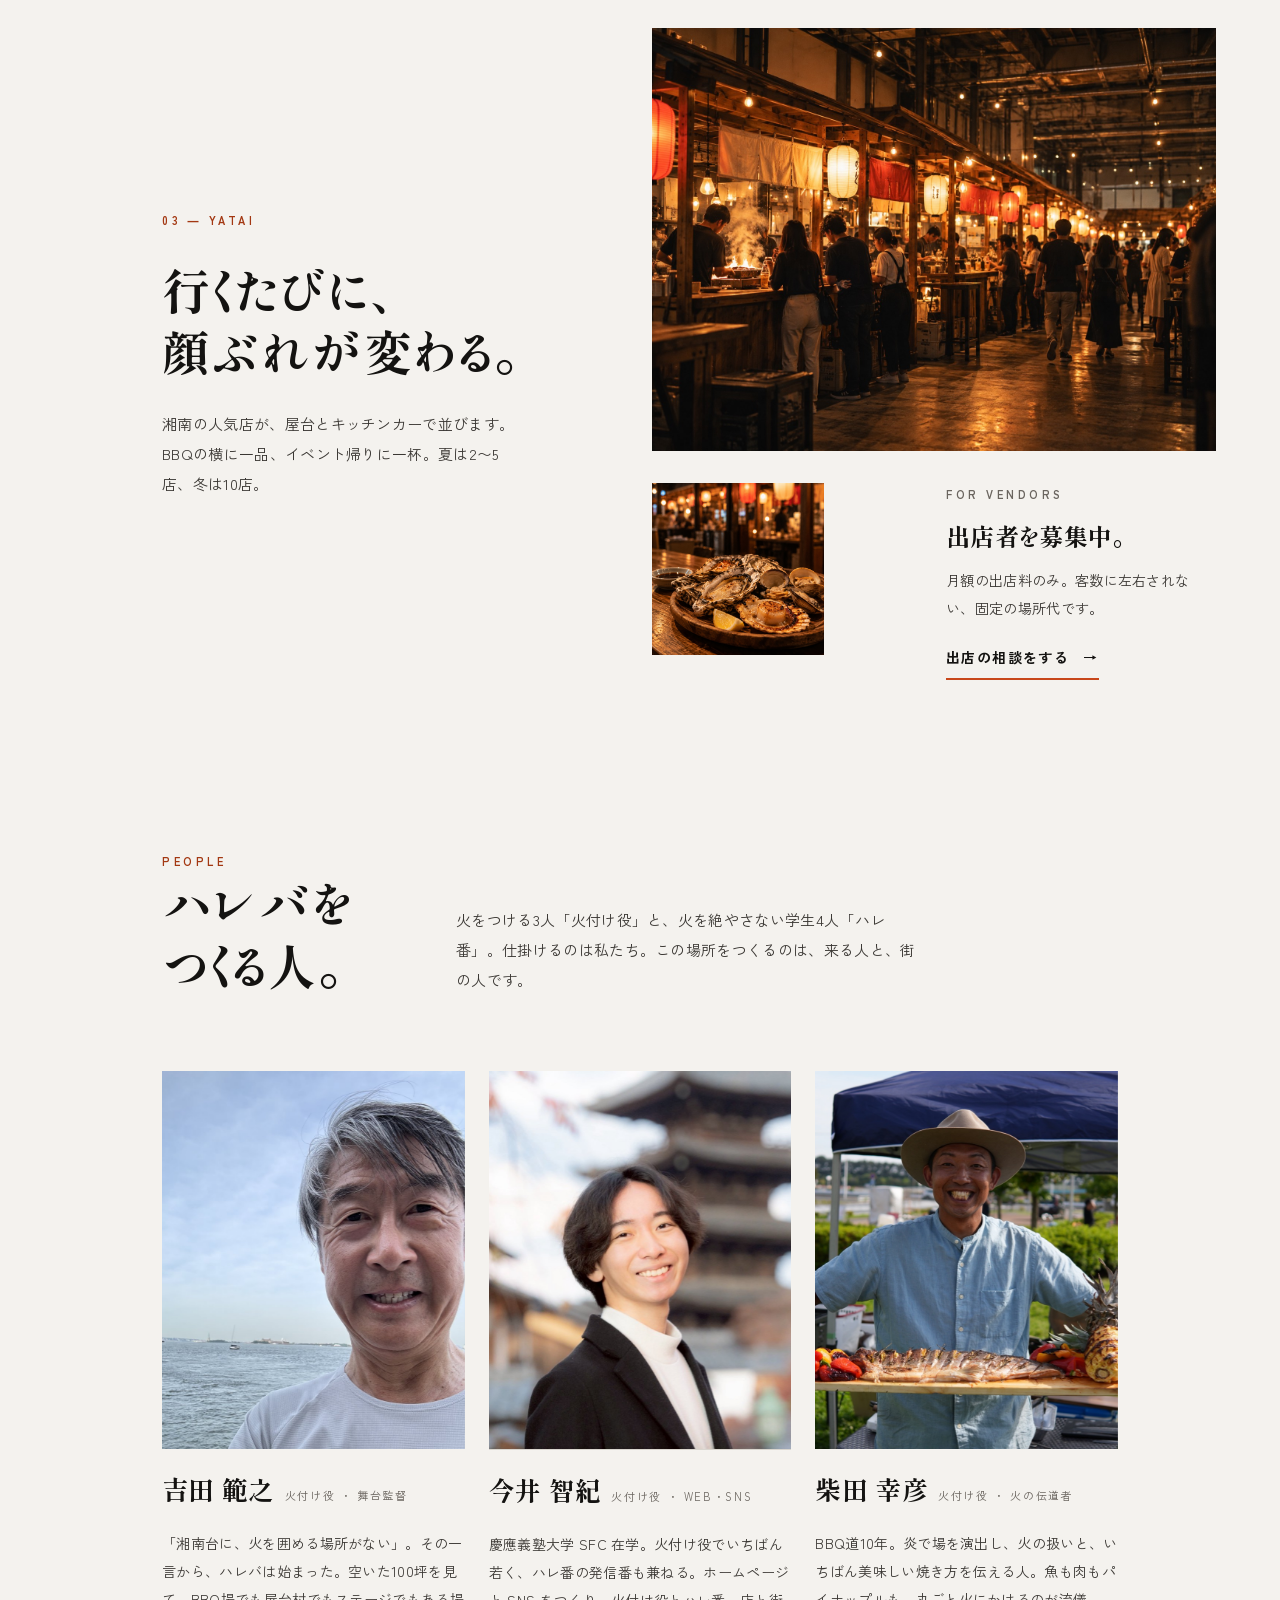
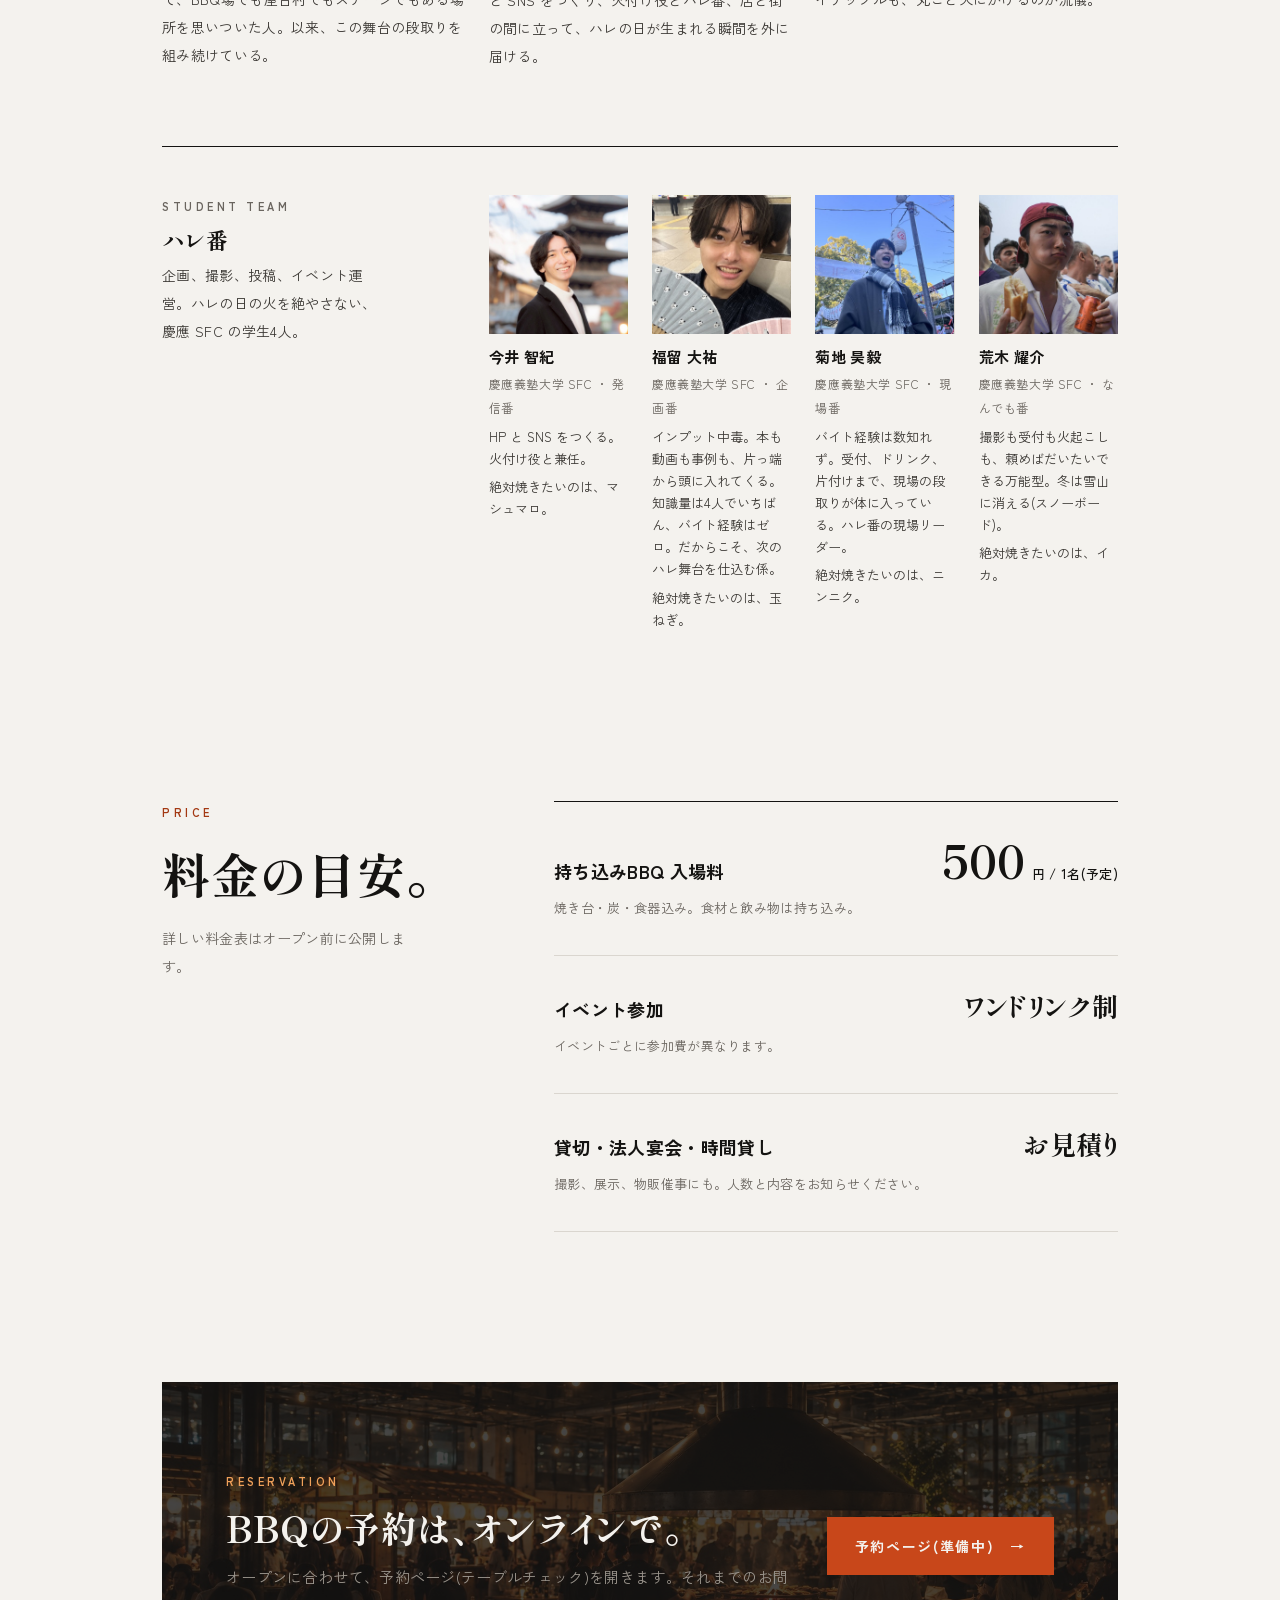
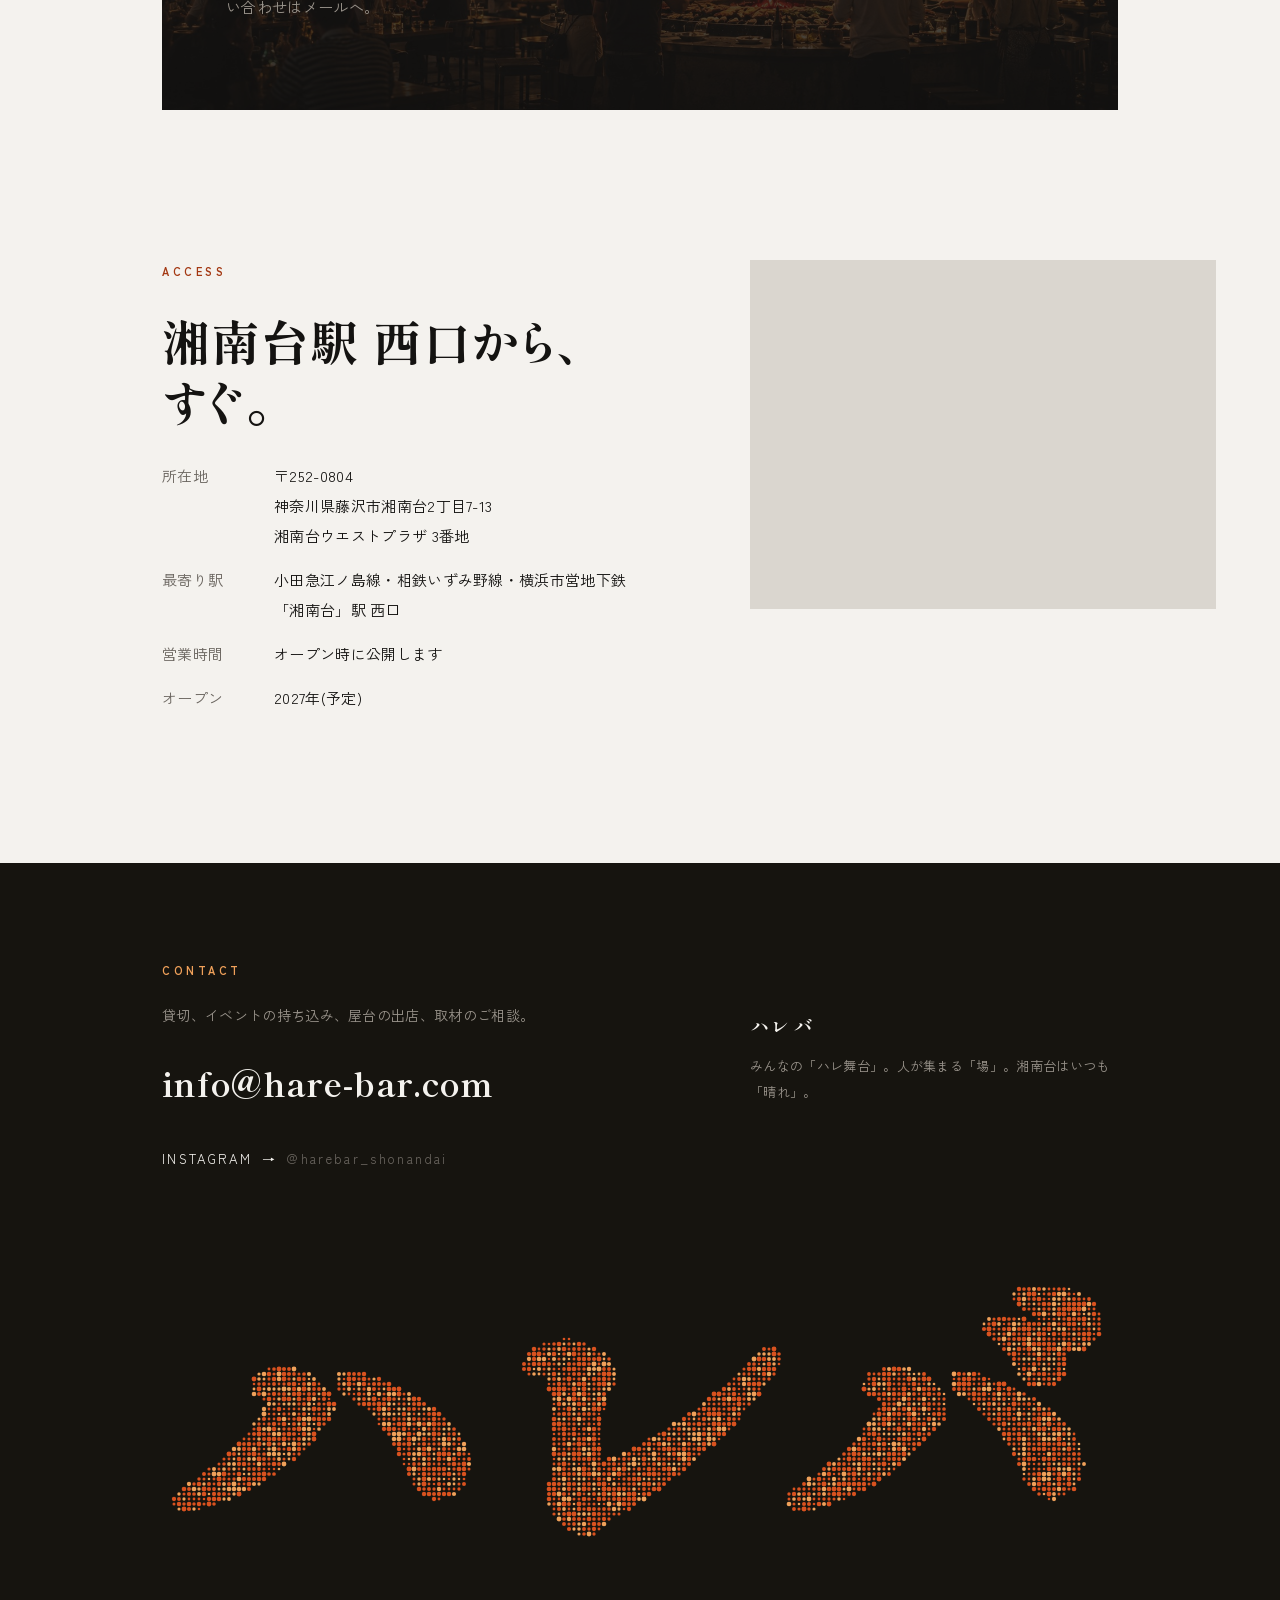
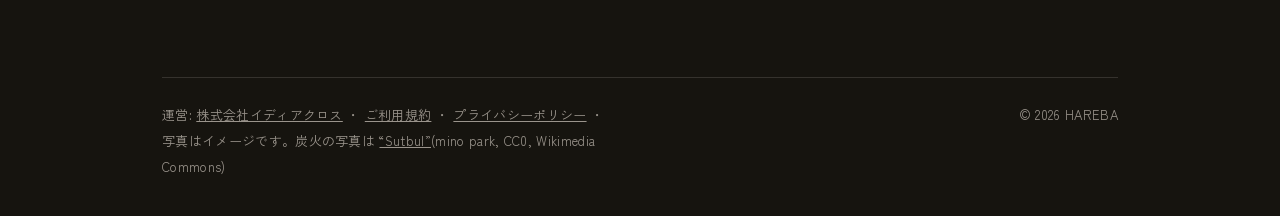
==== commit e619e5ca: "今井の紹介文を他の2人と同じ分量に" ====
--- a/index.html
+++ b/index.html
@@ -224,7 +224,7 @@
     <div class="person">
       <div class="portrait tilt"><img src="images/people/imai.jpg" alt="今井智紀" width="820" height="1024" loading="lazy"><i class="tilt-shade" aria-hidden="true"></i></div>
       <p class="person-name">今井 智紀 <span class="person-role">火付け役 ・ WEB・SNS</span></p>
-      <p class="person-bio">慶應義塾大学 SFC 在学。ハレバのホームページと SNS を担当。ハレの日が生まれる瞬間を、外に届ける。</p>
+      <p class="person-bio">慶應義塾大学 SFC 在学。火付け役でいちばん若く、ハレ番の発信番も兼ねる。ホームページと SNS をつくり、火付け役とハレ番、店と街の間に立って、ハレの日が生まれる瞬間を外に届ける。</p>
     </div>
     <div class="person">
       <div class="portrait tilt"><img src="images/people/shibata.jpg" alt="柴田幸彦" width="820" height="1024" loading="lazy"><i class="tilt-shade" aria-hidden="true"></i></div>
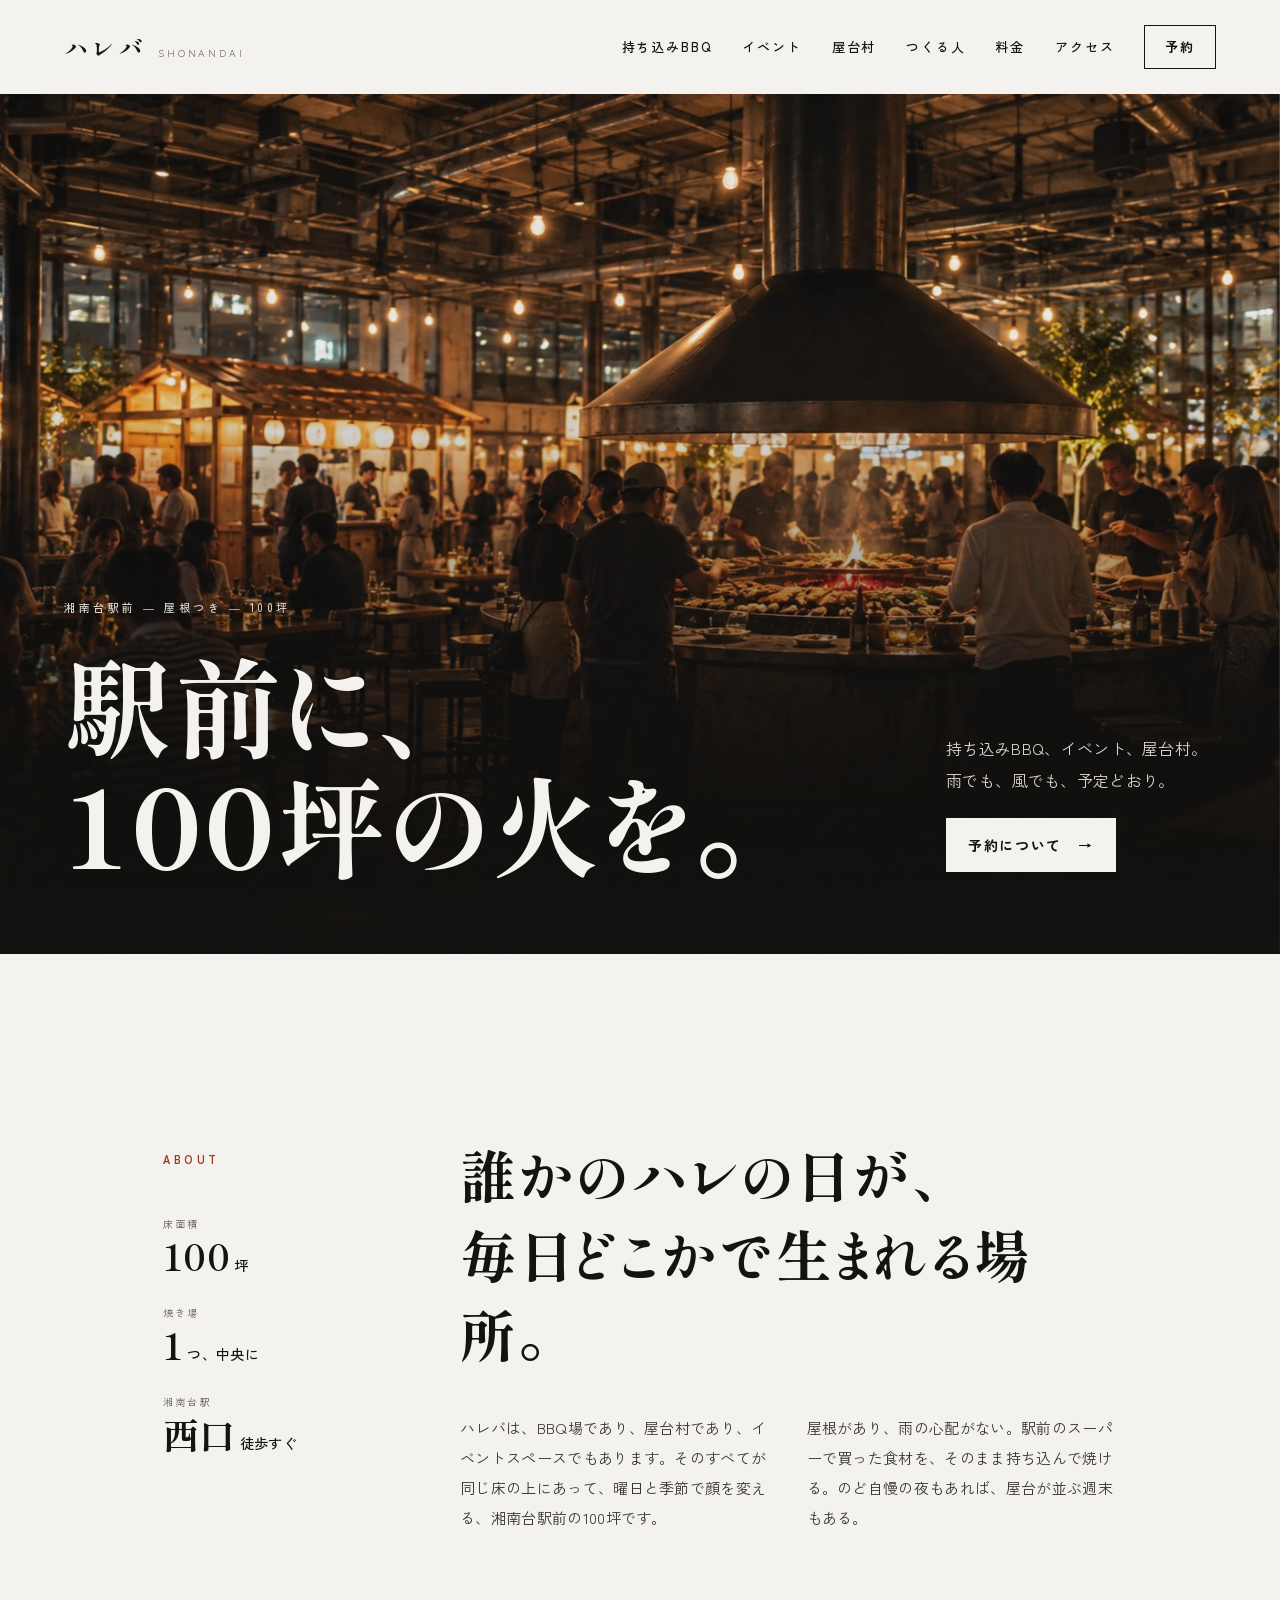
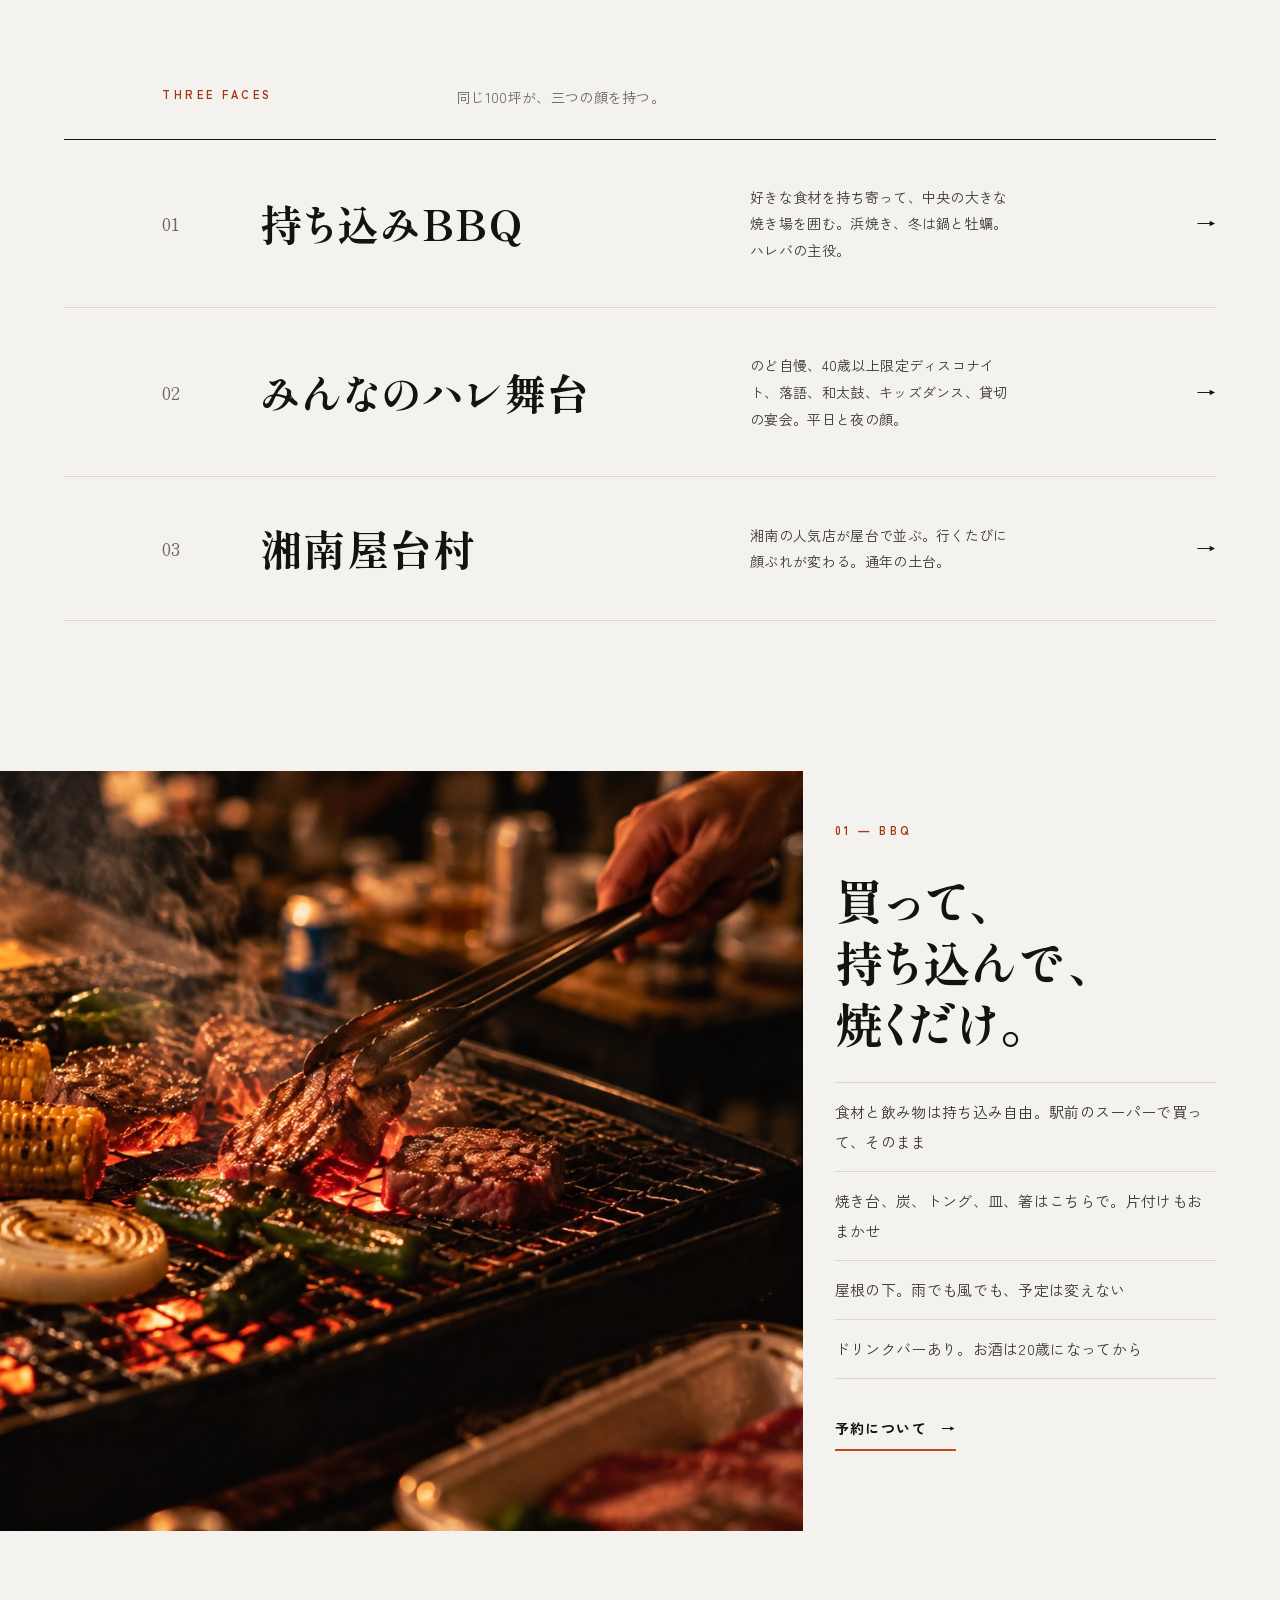
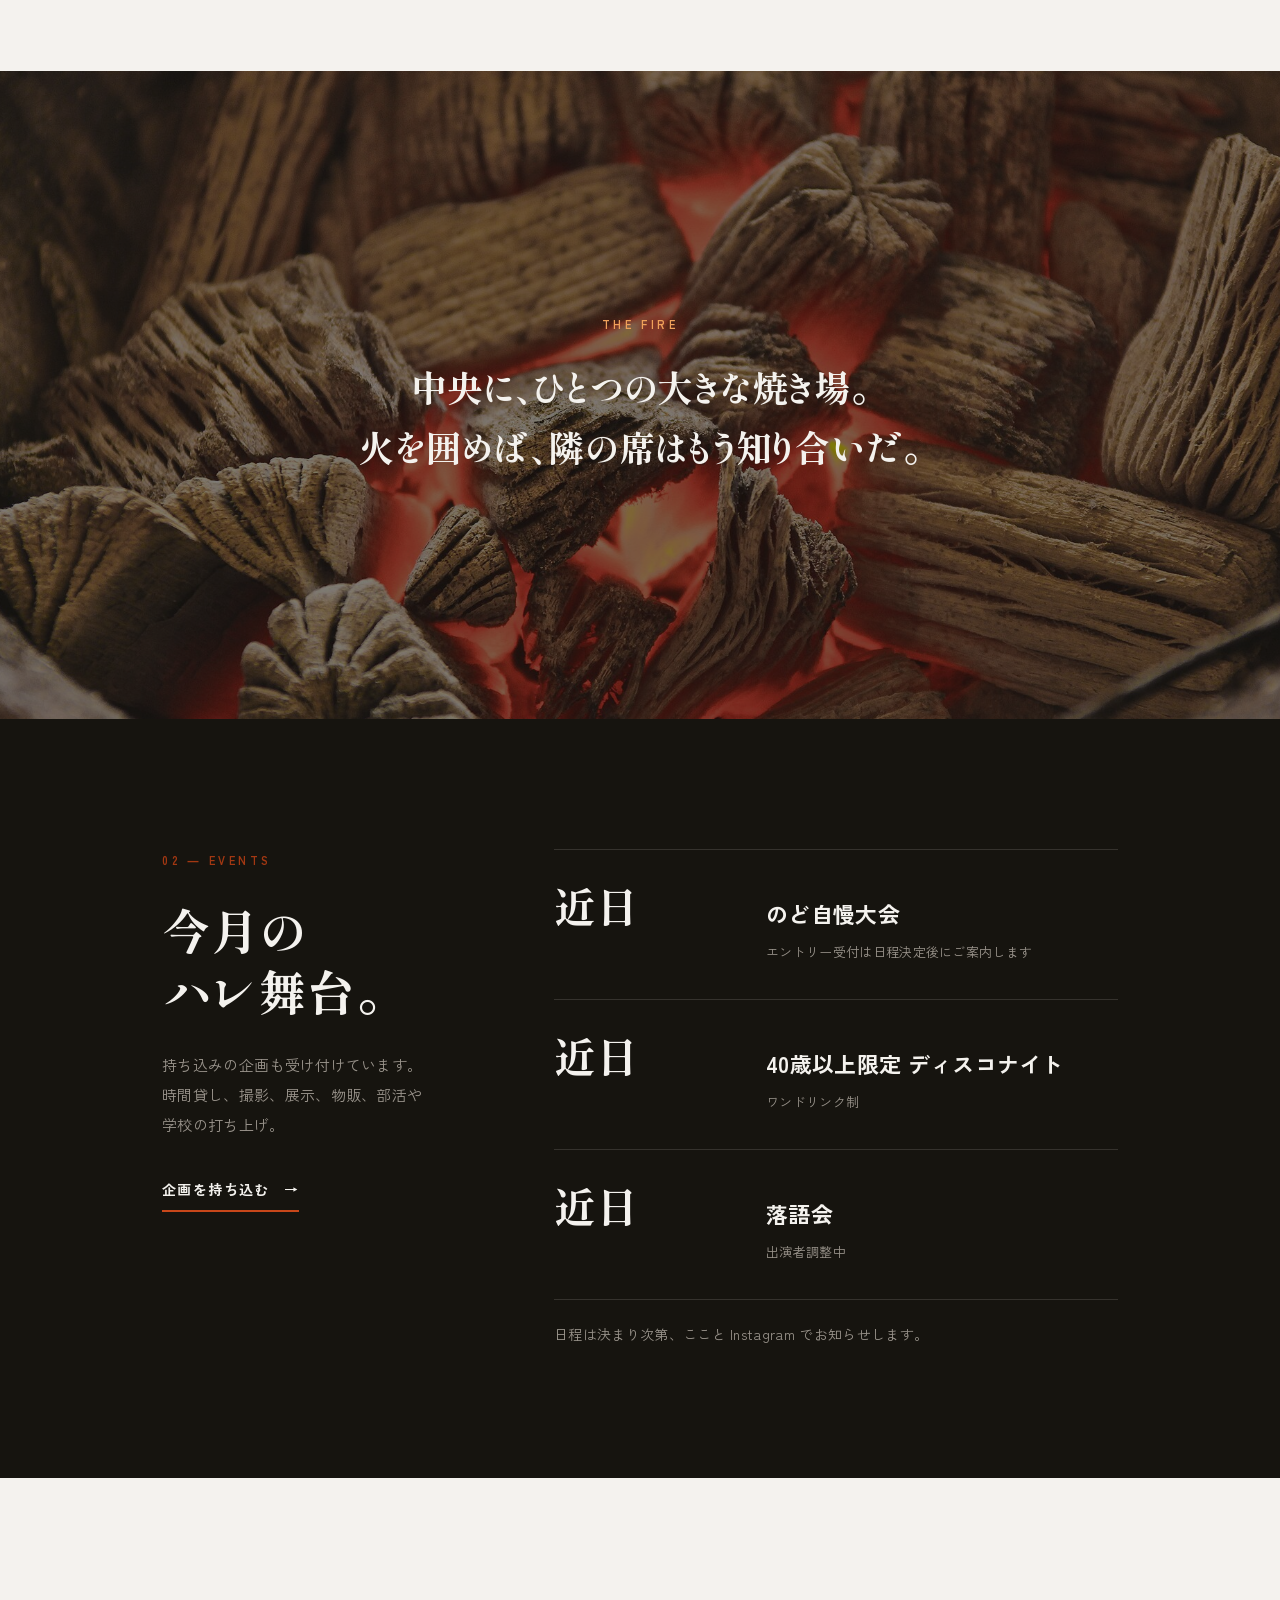
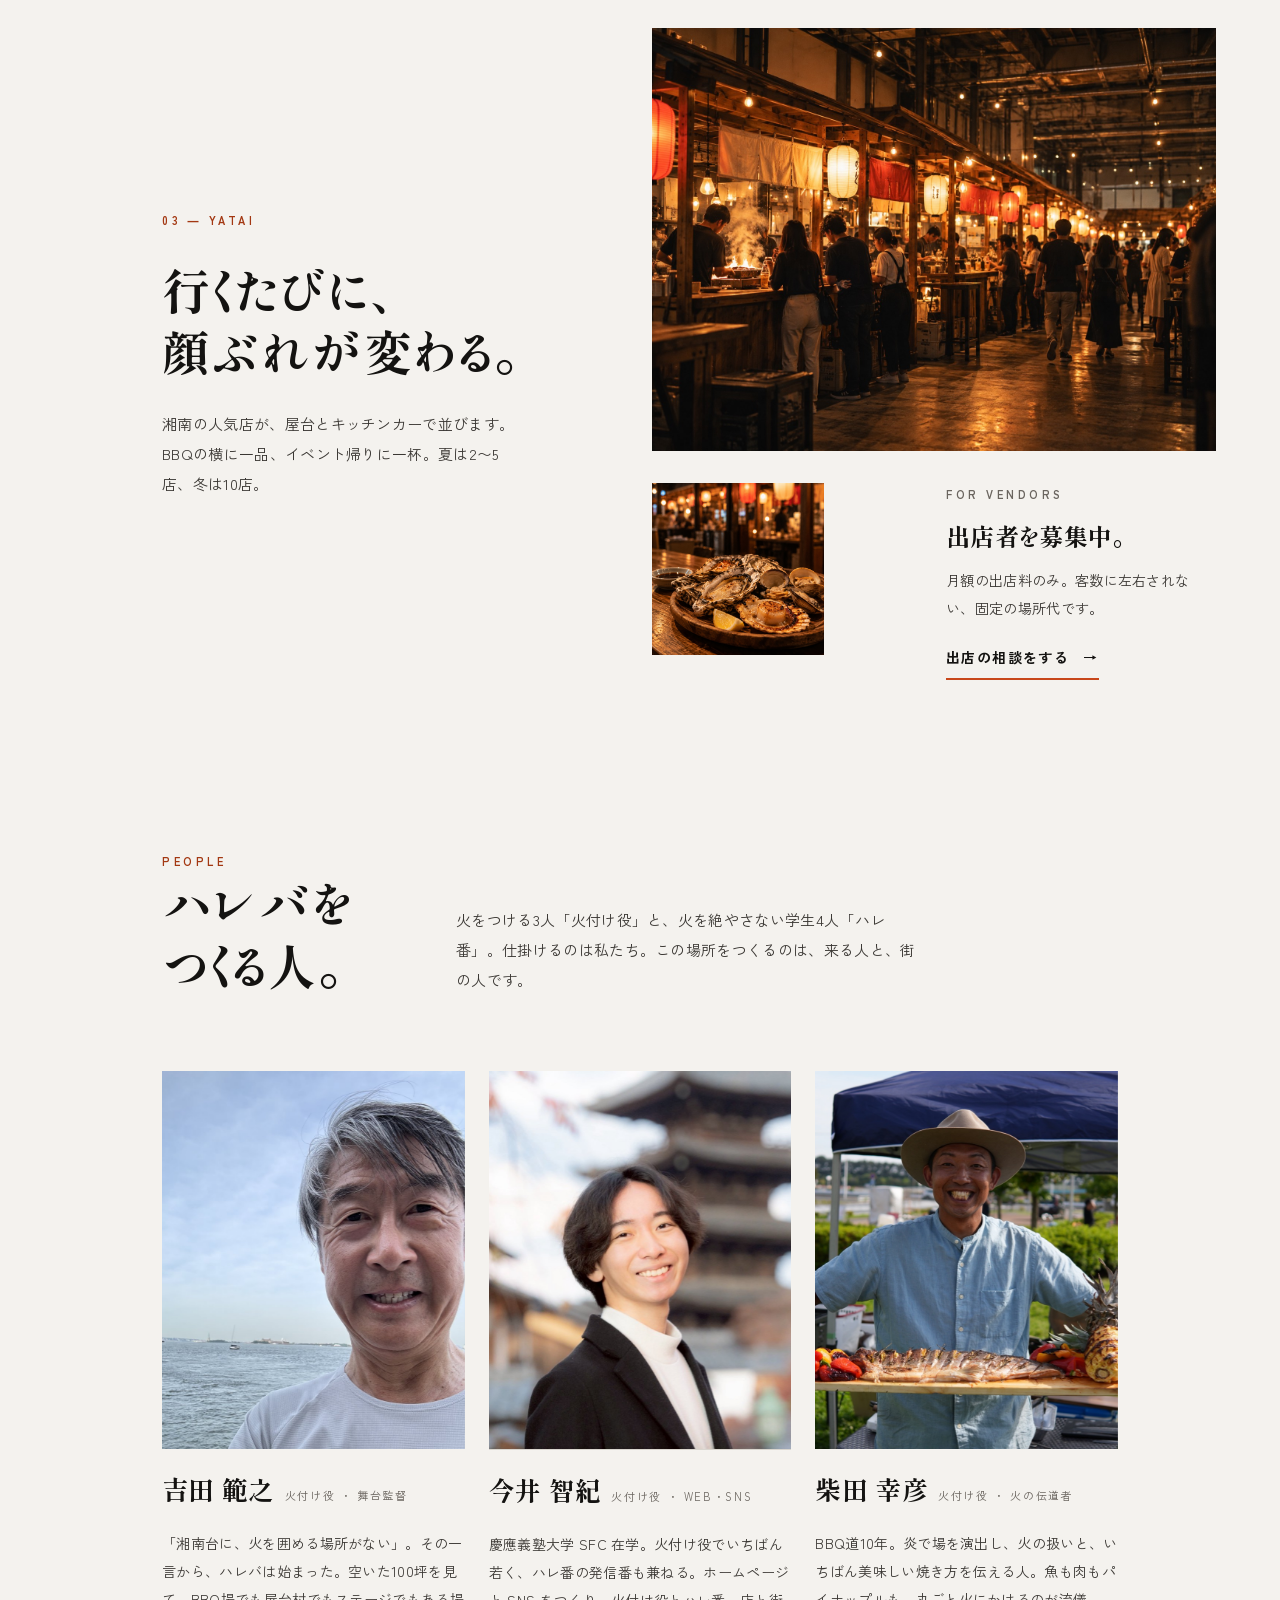
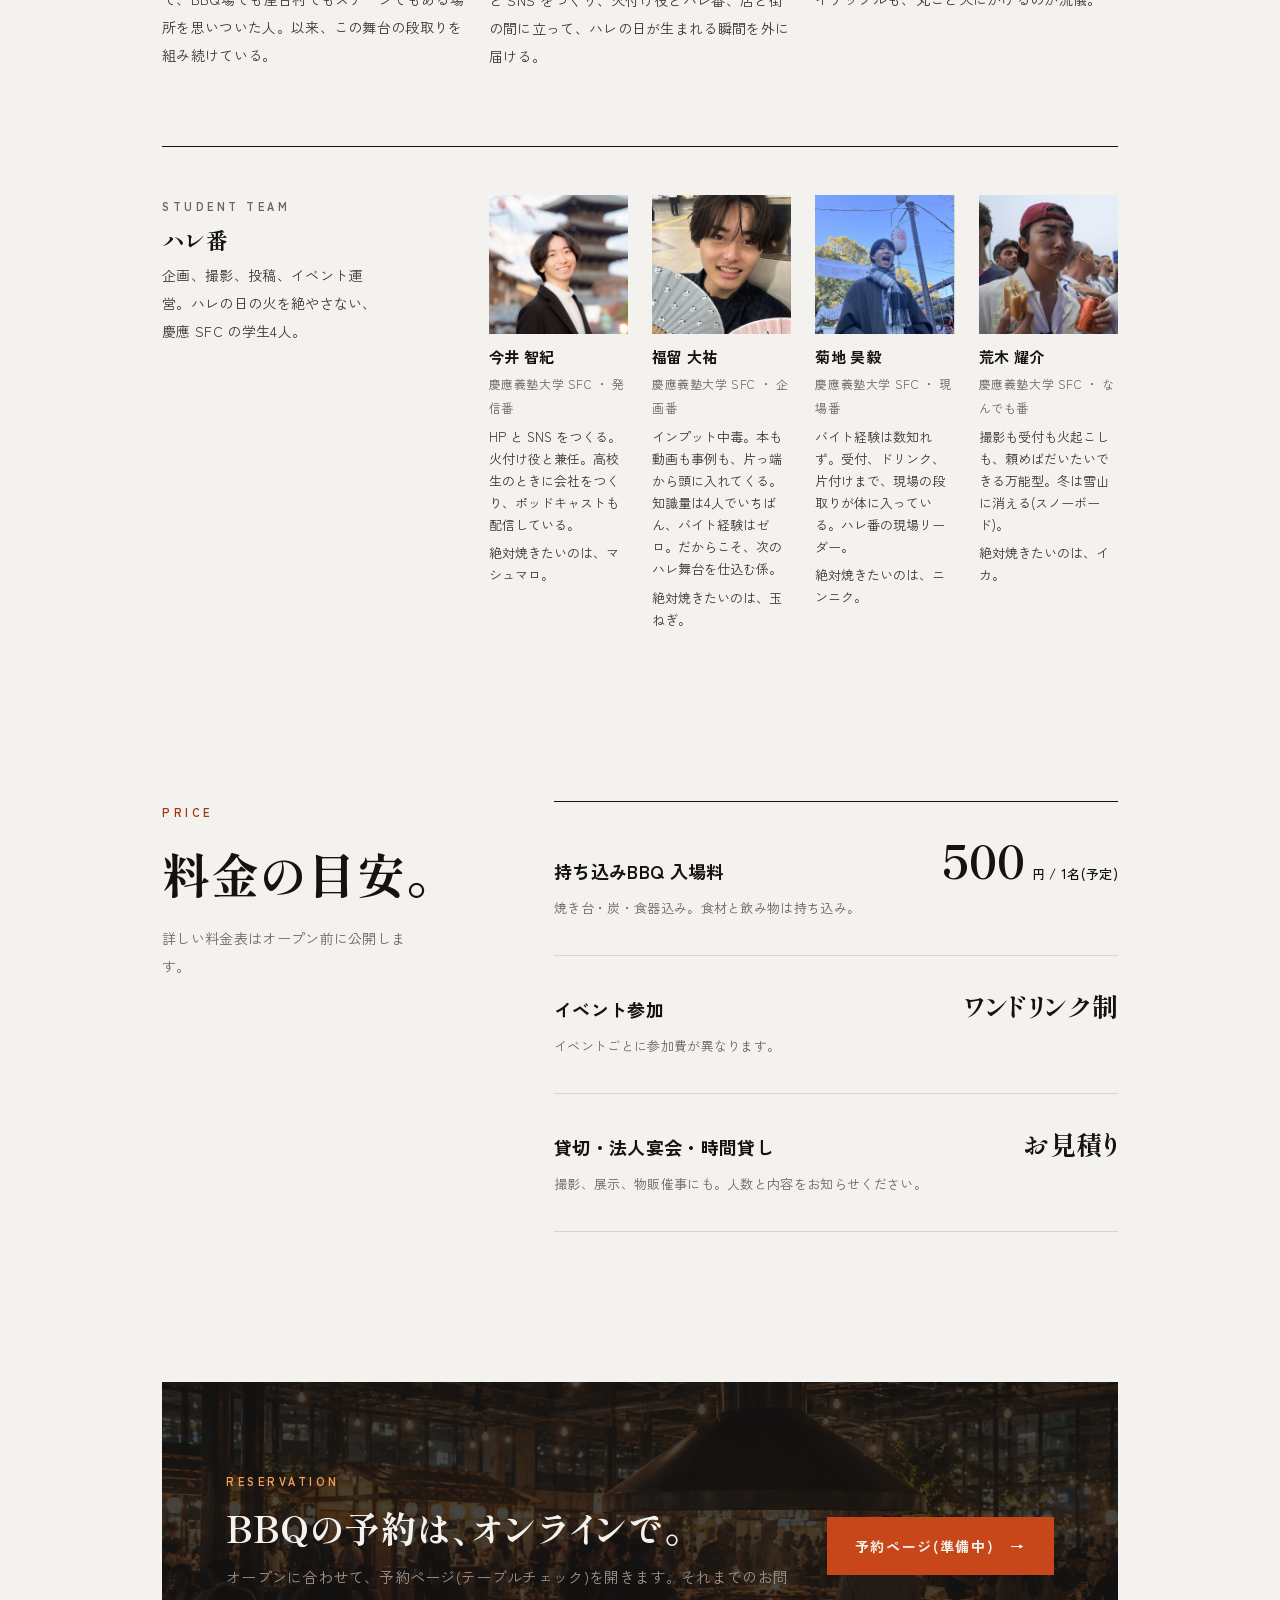
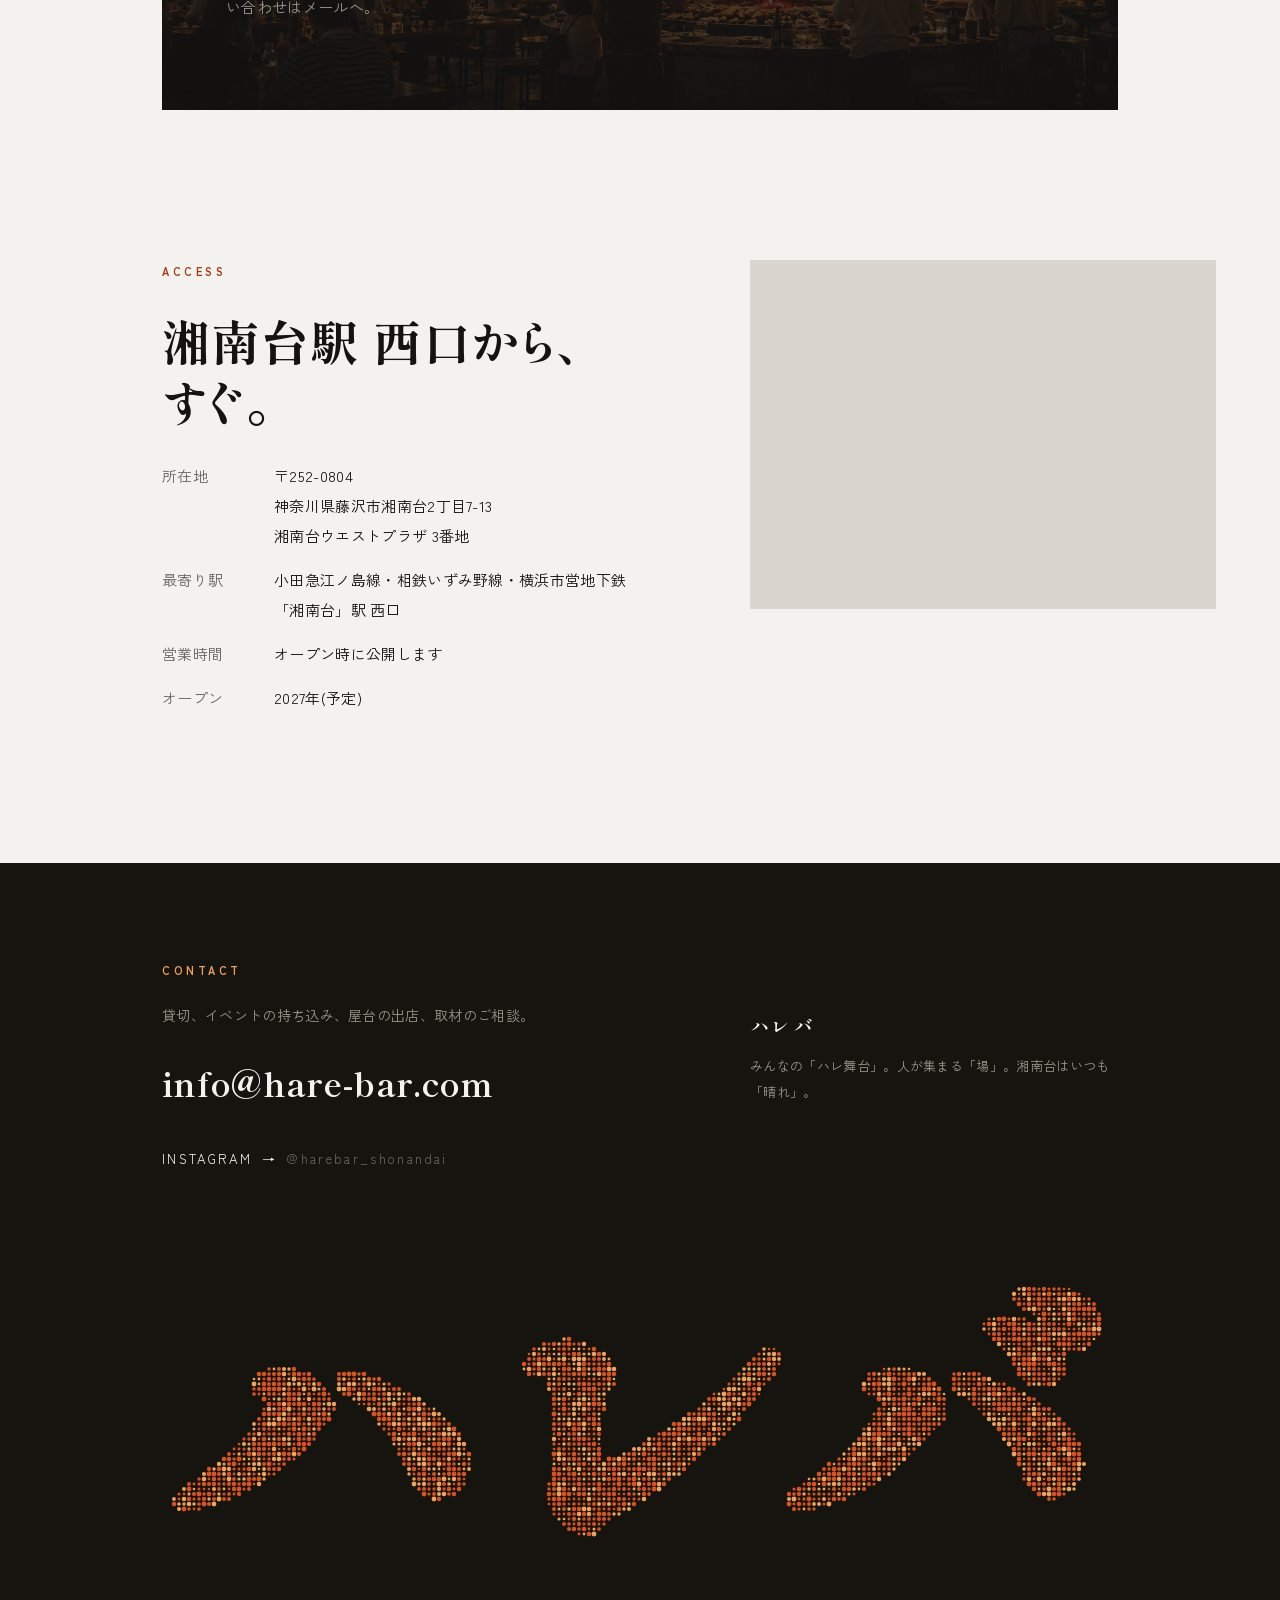
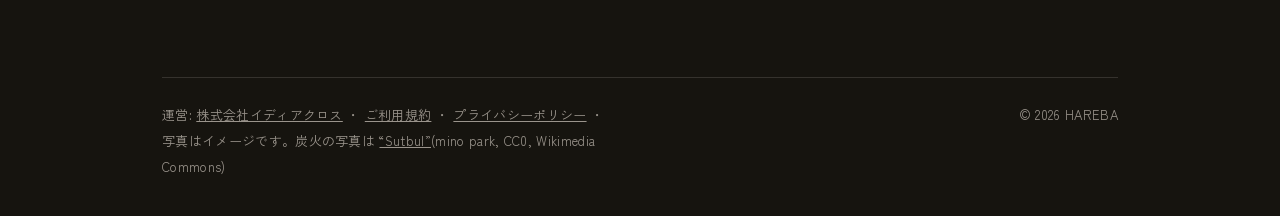
==== commit 5eb3fcf7: "ハレ番の今井にパーソナルな一文を追加" ====
--- a/index.html
+++ b/index.html
@@ -239,7 +239,7 @@
         <p>企画、撮影、投稿、イベント運営。ハレの日の火を絶やさない、慶應 SFC の学生4人。</p>
       </div>
       <div class="students-grid">
-        <div class="student"><div class="square tilt"><img src="images/people/imai-sq.jpg" alt="今井智紀" width="600" height="600" loading="lazy"><i class="tilt-shade" aria-hidden="true"></i></div><p><b>今井 智紀</b><span>慶應義塾大学 SFC ・ 発信番</span><span class="bio">HP と SNS をつくる。火付け役と兼任。</span><span class="bio">絶対焼きたいのは、マシュマロ。</span></p></div>
+        <div class="student"><div class="square tilt"><img src="images/people/imai-sq.jpg" alt="今井智紀" width="600" height="600" loading="lazy"><i class="tilt-shade" aria-hidden="true"></i></div><p><b>今井 智紀</b><span>慶應義塾大学 SFC ・ 発信番</span><span class="bio">HP と SNS をつくる。火付け役と兼任。高校生のときに会社をつくり、ポッドキャストも配信している。</span><span class="bio">絶対焼きたいのは、マシュマロ。</span></p></div>
         <div class="student"><div class="square tilt"><img src="images/people/fukudome-sq.jpg" alt="福留大祐" width="600" height="600" loading="lazy"><i class="tilt-shade" aria-hidden="true"></i></div><p><b>福留 大祐</b><span>慶應義塾大学 SFC ・ 企画番</span><span class="bio">インプット中毒。本も動画も事例も、片っ端から頭に入れてくる。知識量は4人でいちばん、バイト経験はゼロ。だからこそ、次のハレ舞台を仕込む係。</span><span class="bio">絶対焼きたいのは、玉ねぎ。</span></p></div>
         <div class="student"><div class="square tilt"><img src="images/people/kikuchi-sq.jpg" alt="菊地昊毅" width="600" height="600" loading="lazy"><i class="tilt-shade" aria-hidden="true"></i></div><p><b>菊地 昊毅</b><span>慶應義塾大学 SFC ・ 現場番</span><span class="bio">バイト経験は数知れず。受付、ドリンク、片付けまで、現場の段取りが体に入っている。ハレ番の現場リーダー。</span><span class="bio">絶対焼きたいのは、ニンニク。</span></p></div>
         <div class="student"><div class="square tilt"><img src="images/people/araki-sq.jpg" alt="荒木耀介" width="600" height="600" loading="lazy"><i class="tilt-shade" aria-hidden="true"></i></div><p><b>荒木 耀介</b><span>慶應義塾大学 SFC ・ なんでも番</span><span class="bio">撮影も受付も火起こしも、頼めばだいたいできる万能型。冬は雪山に消える(スノーボード)。</span><span class="bio">絶対焼きたいのは、イカ。</span></p></div>
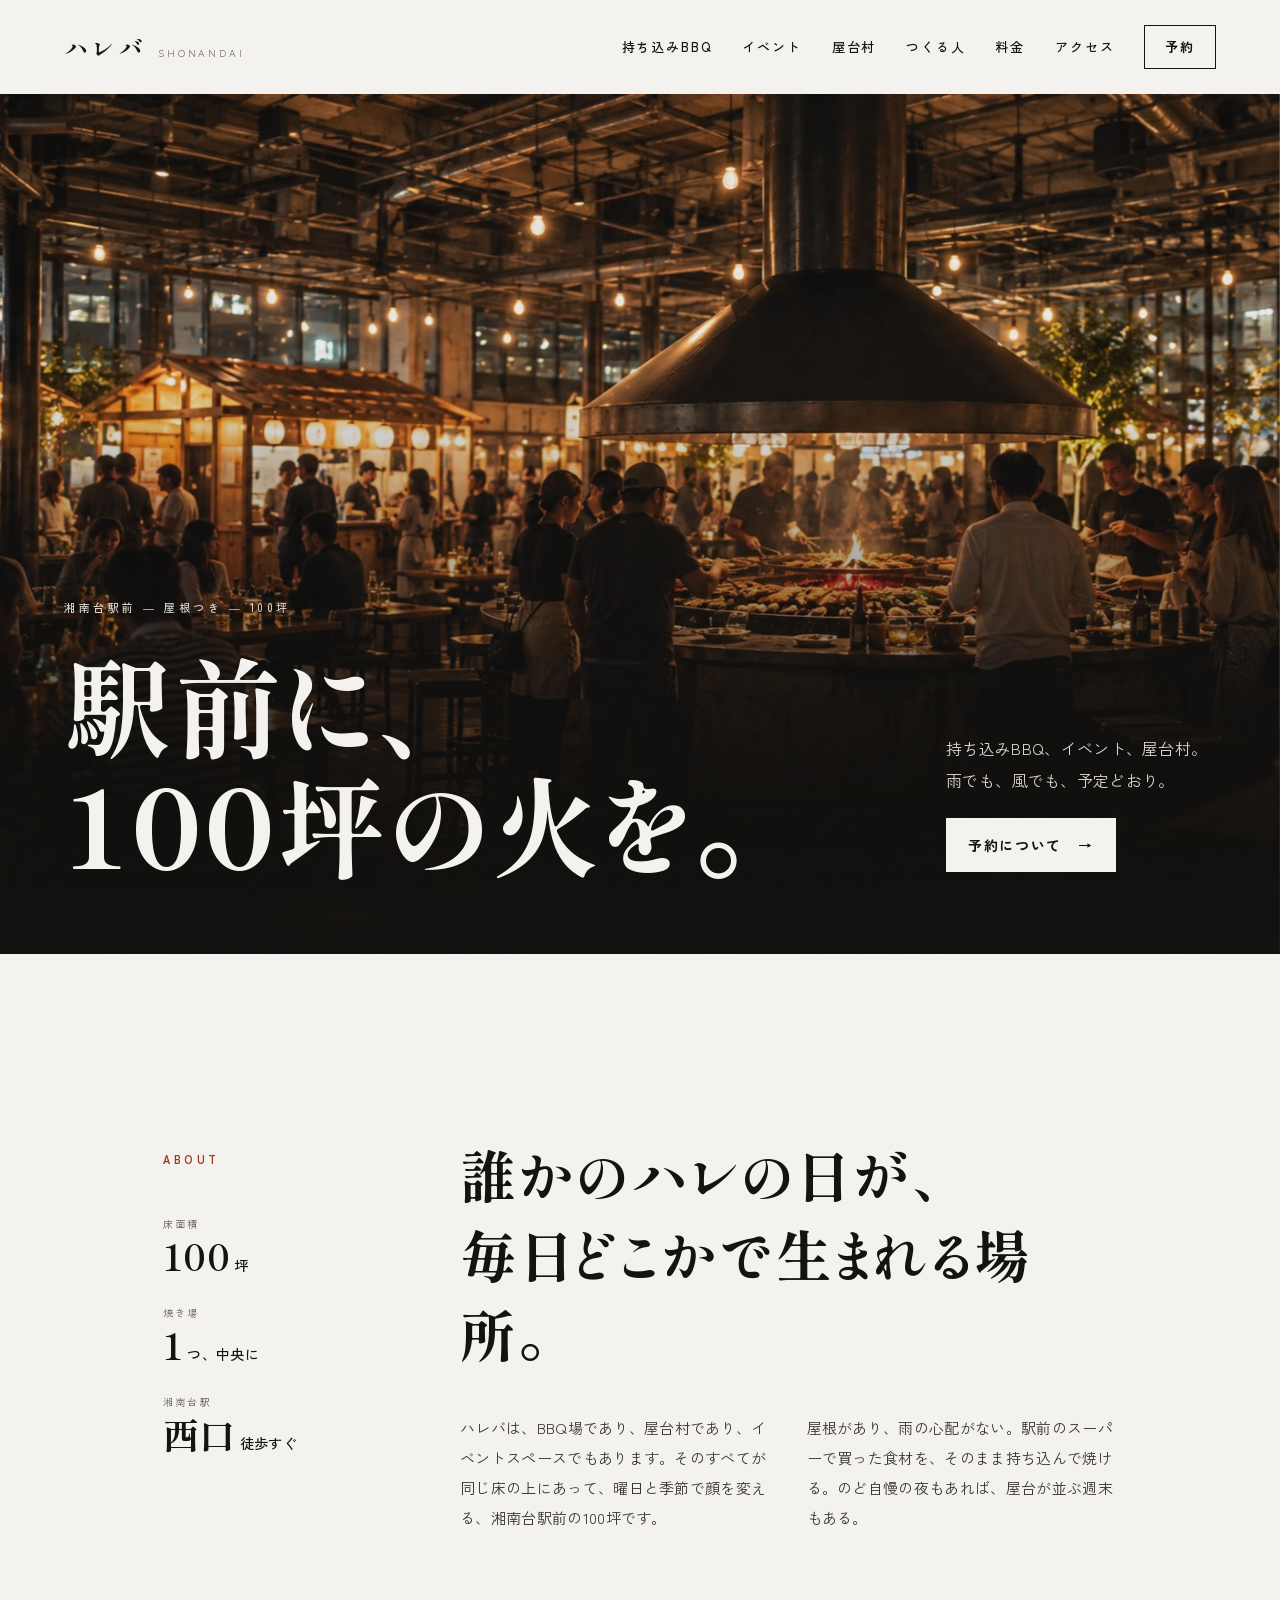
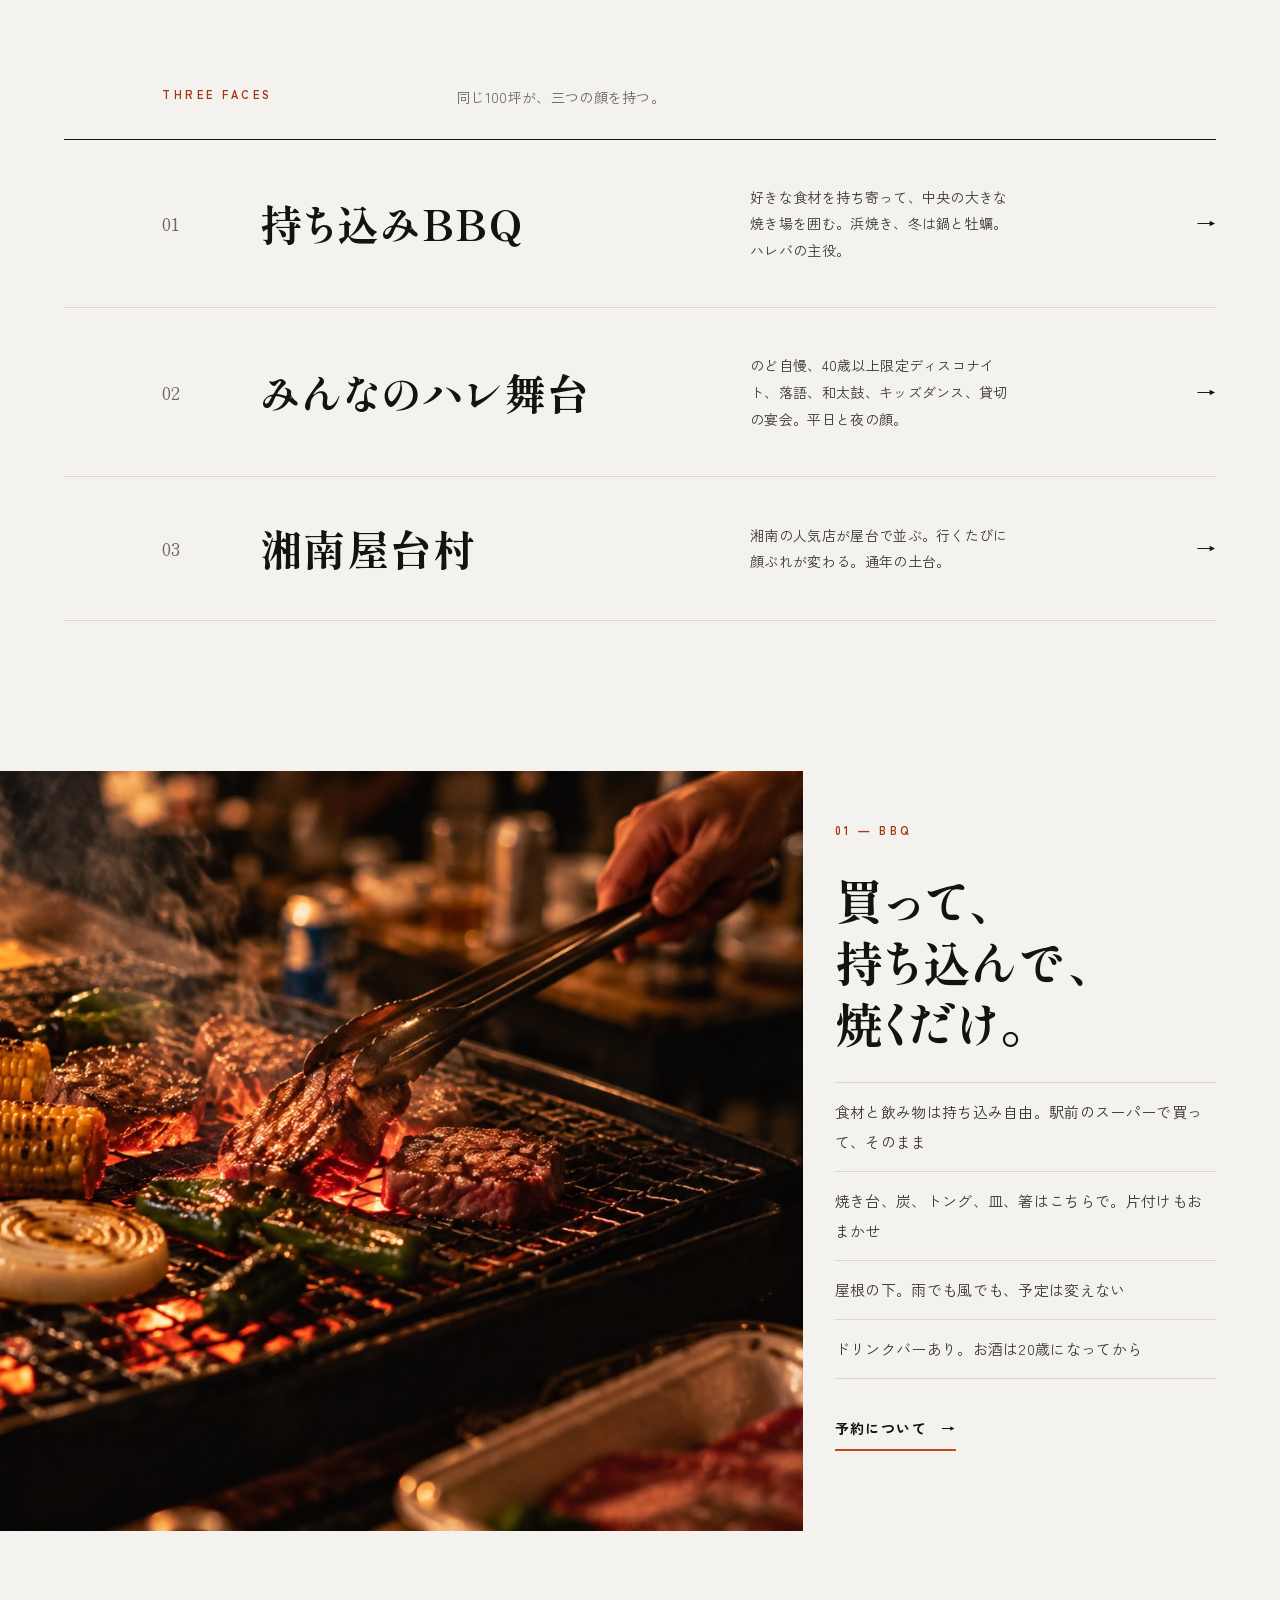
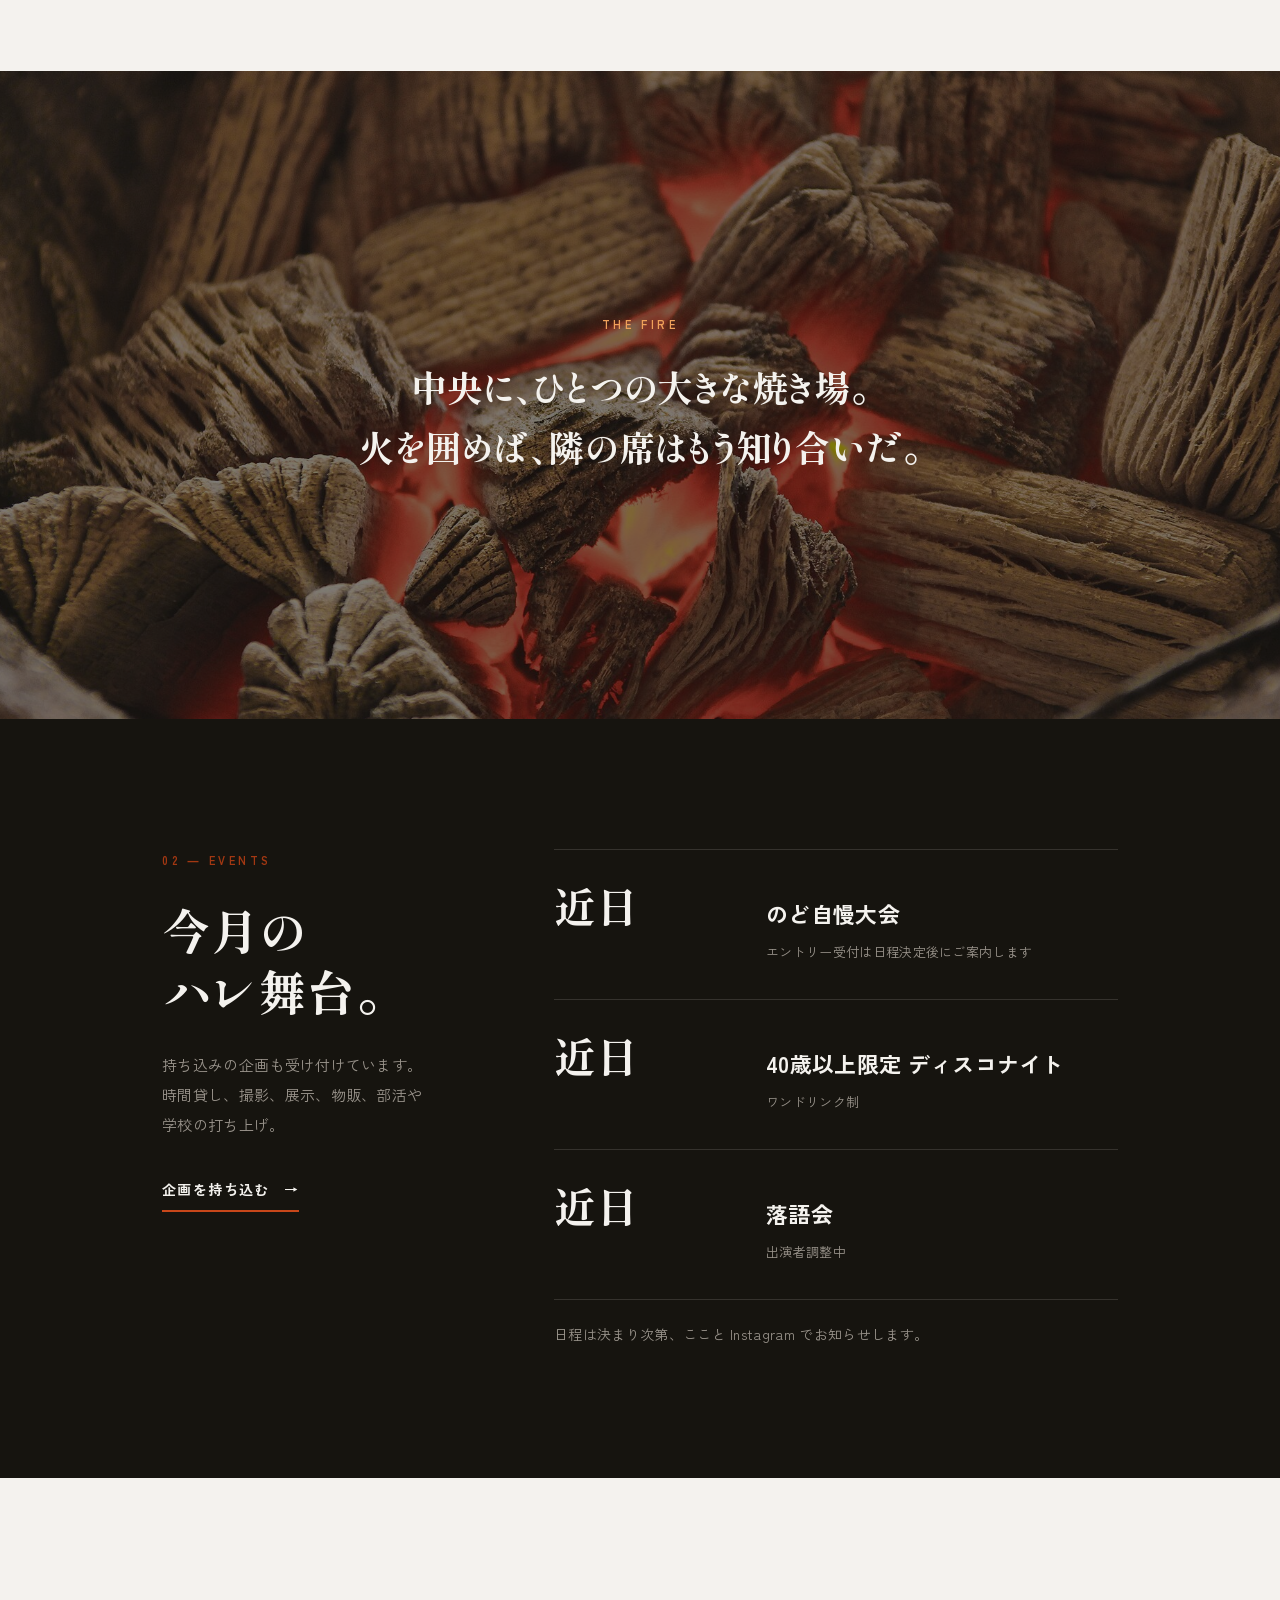
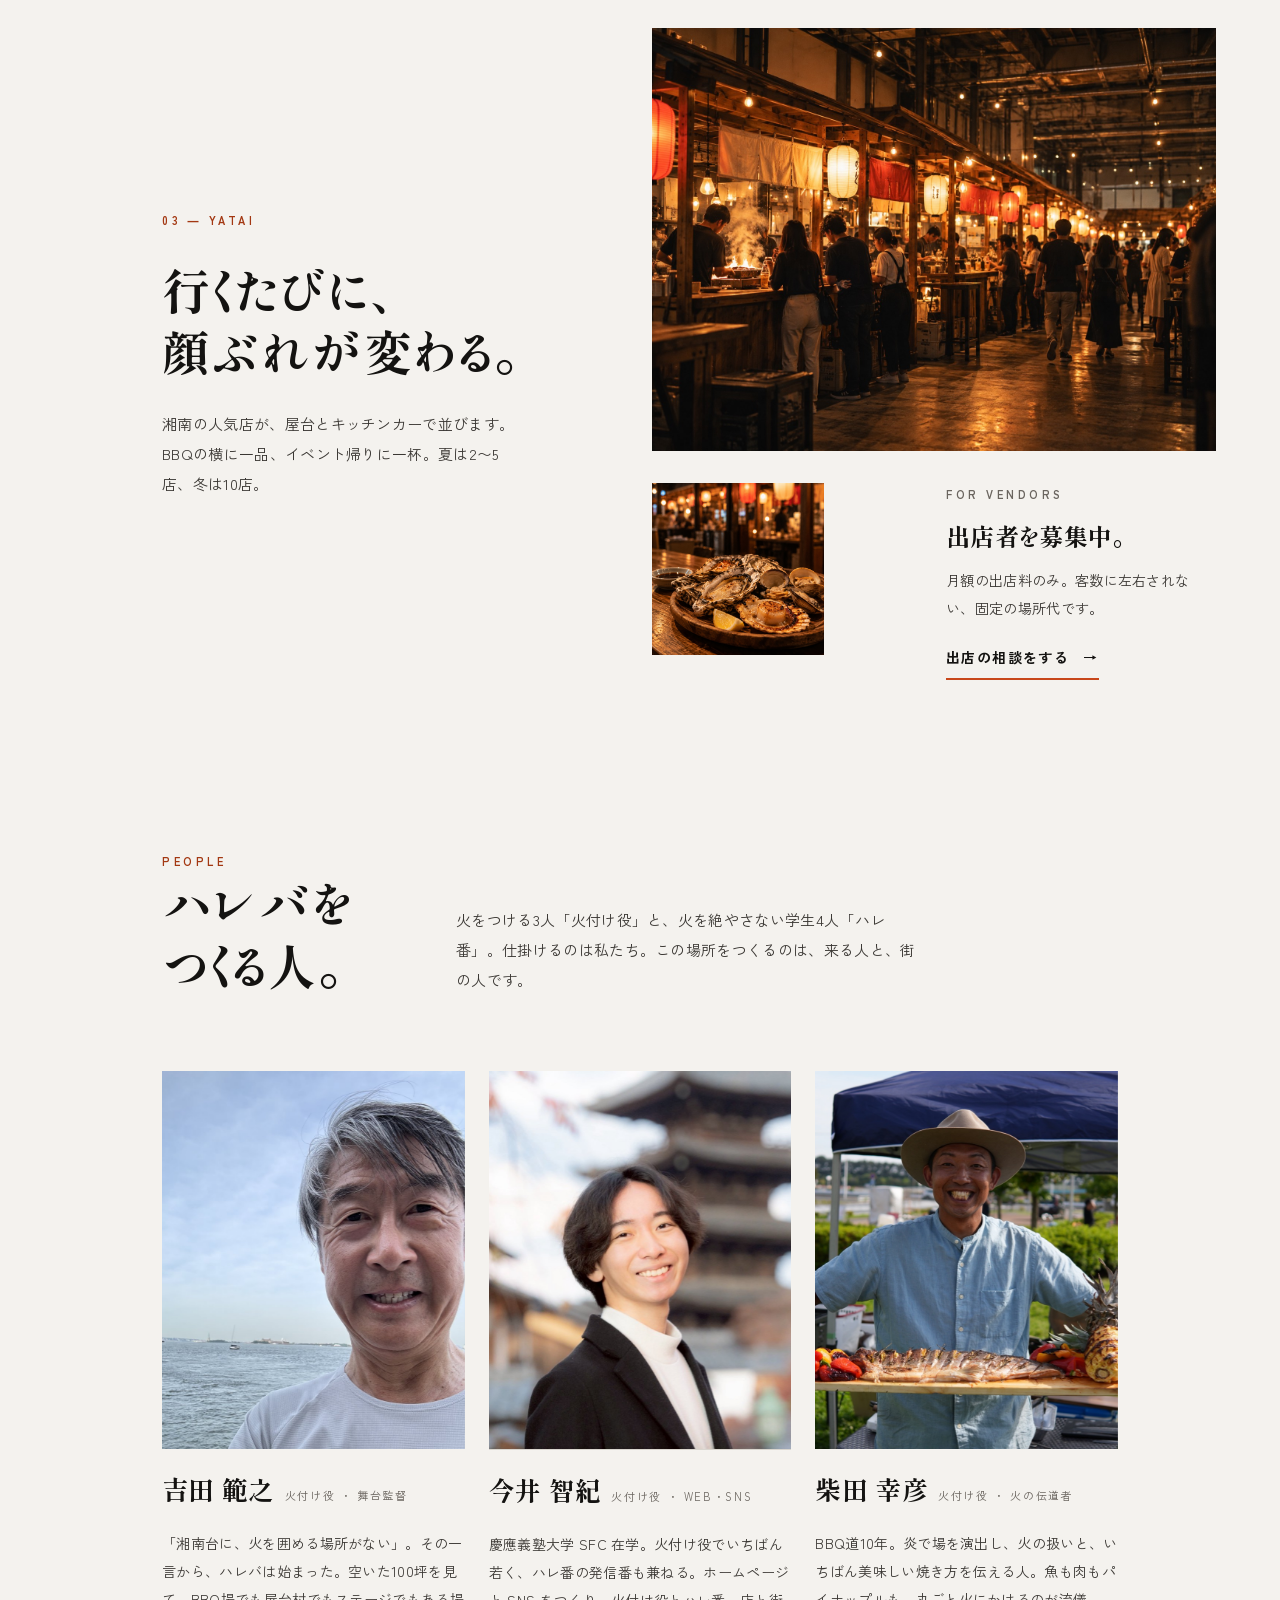
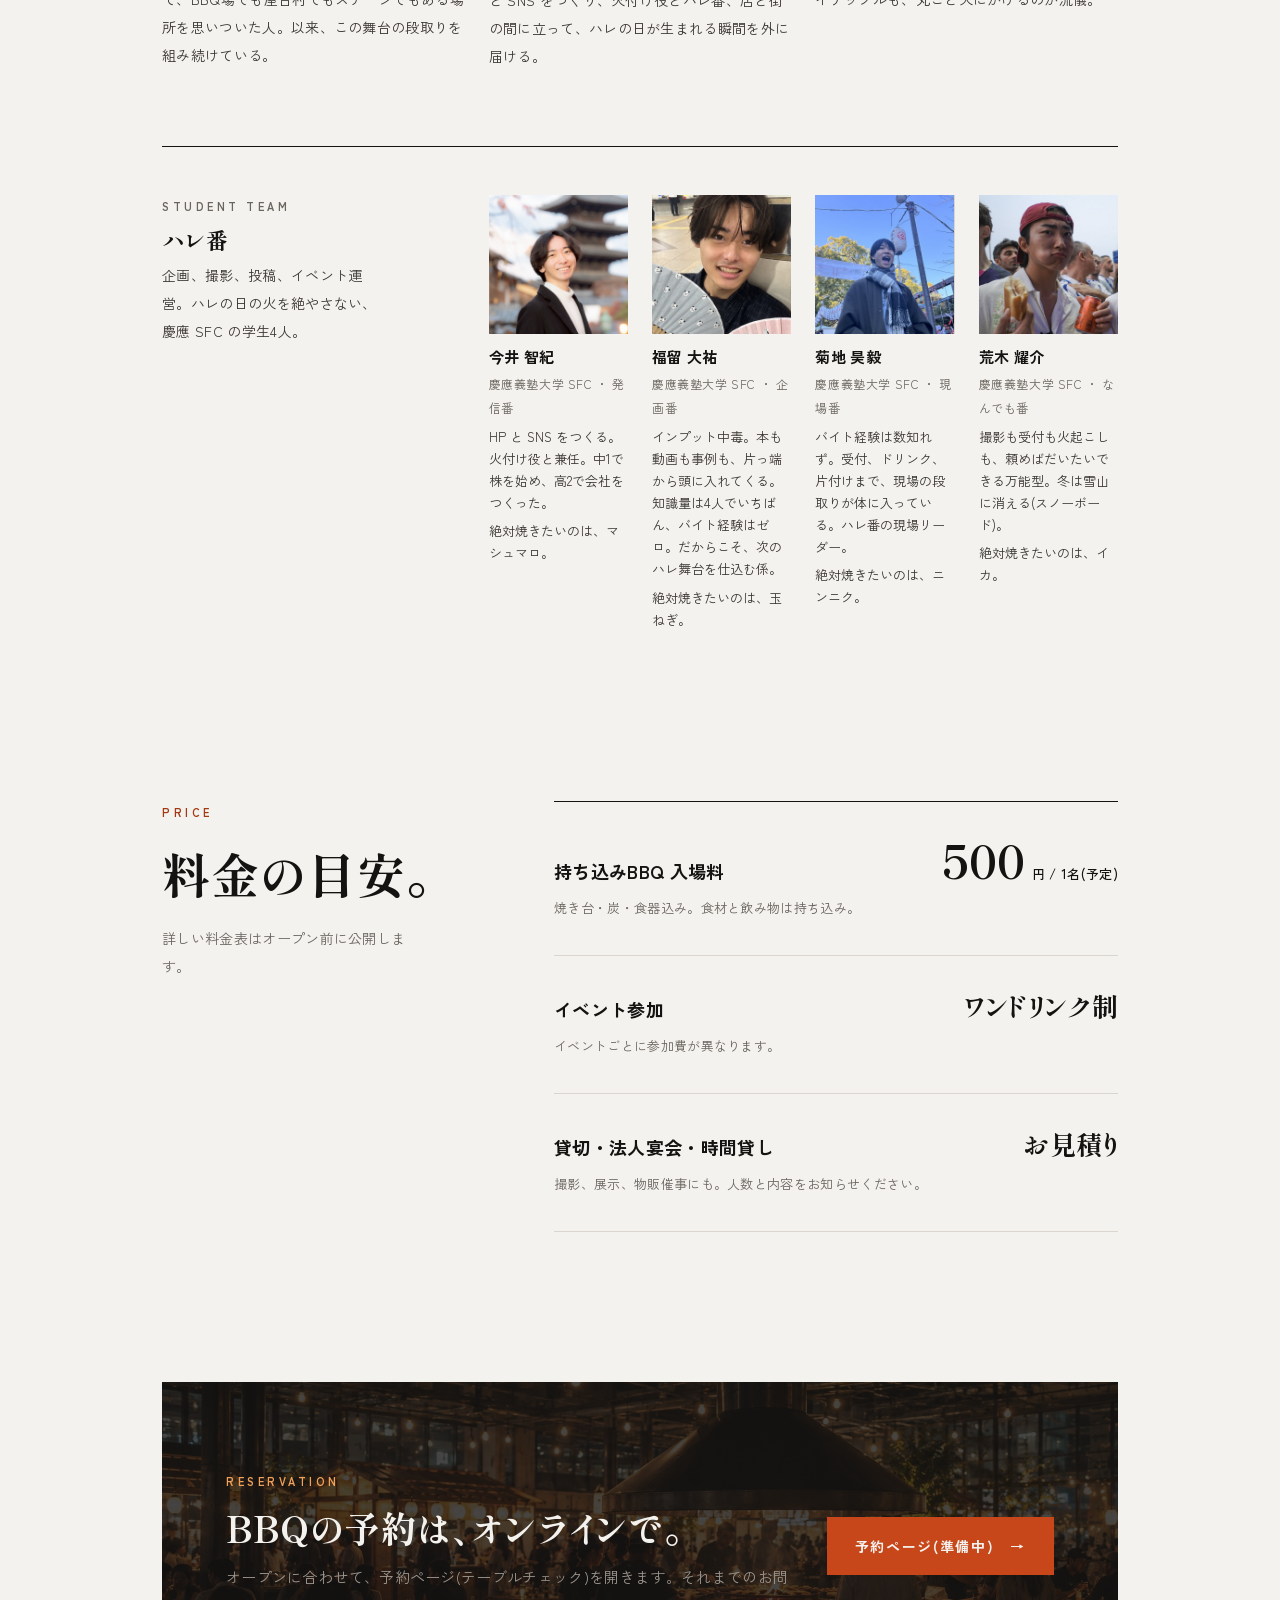
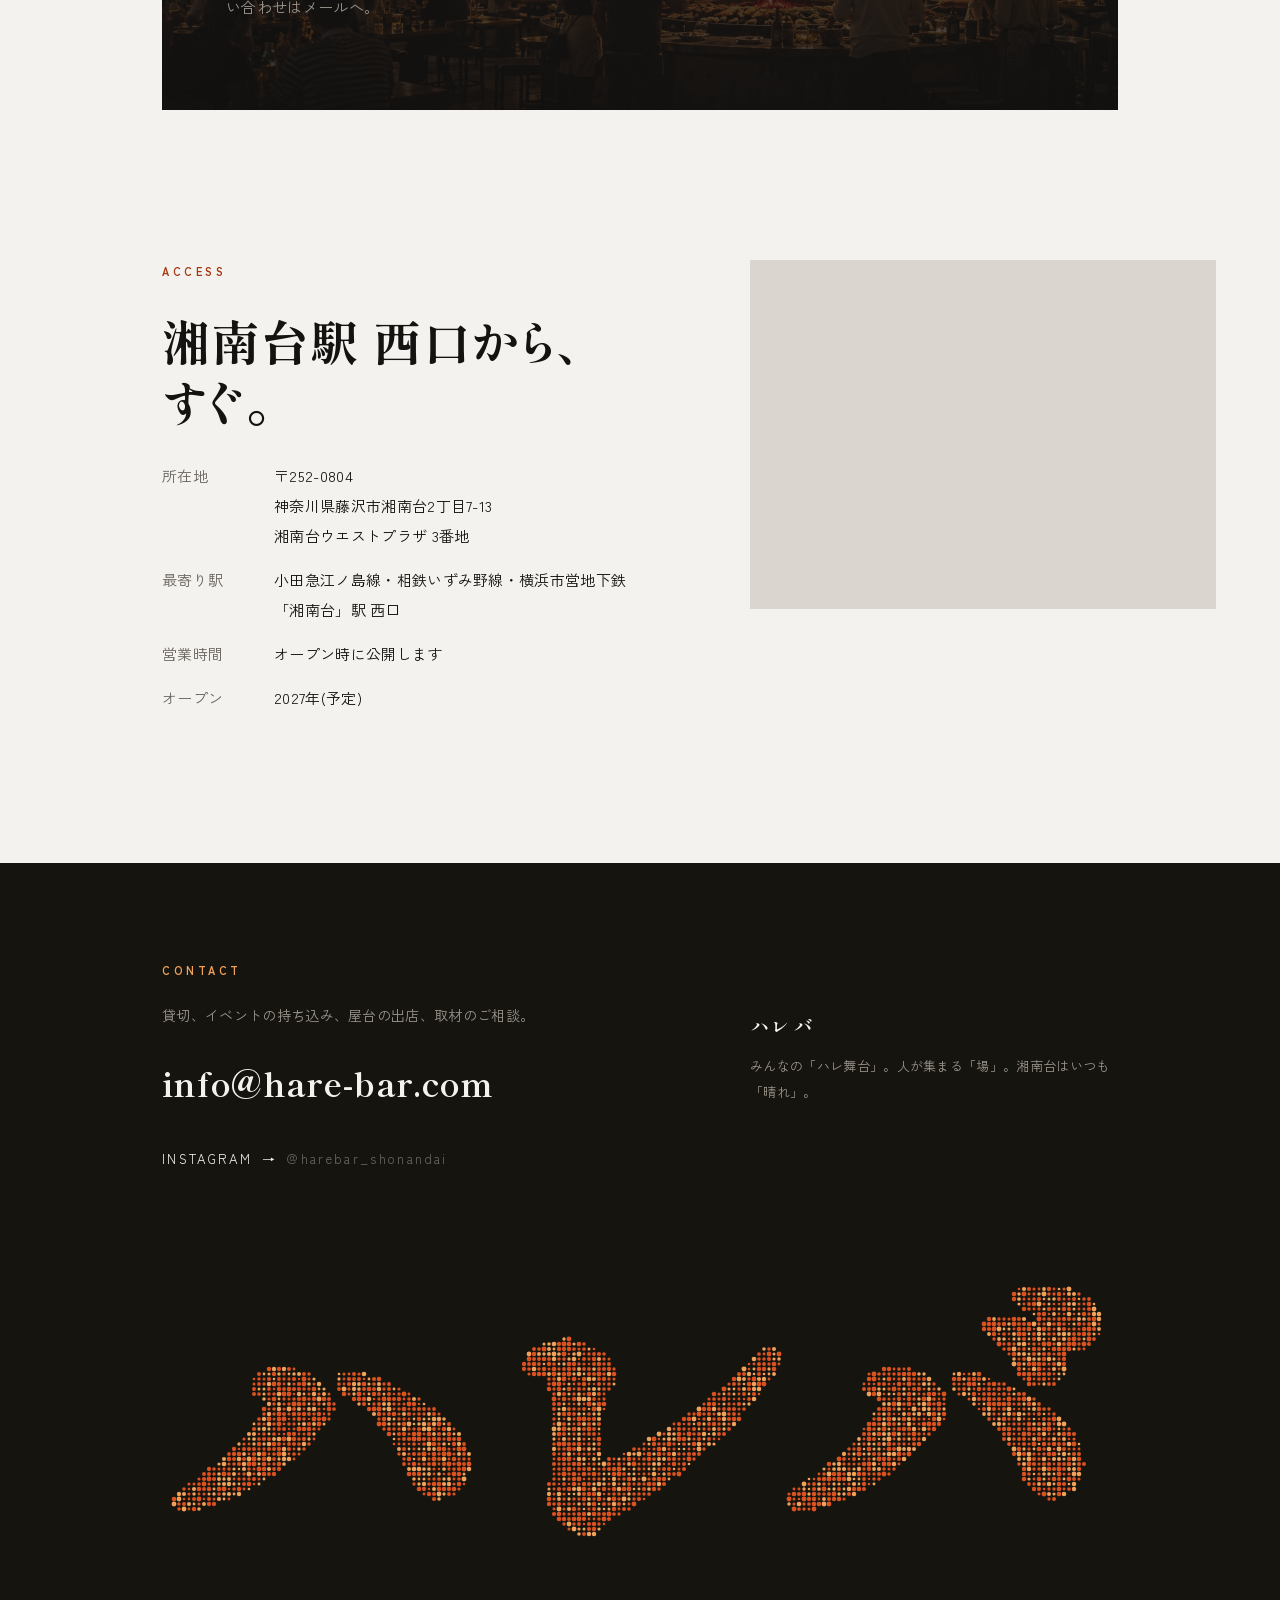
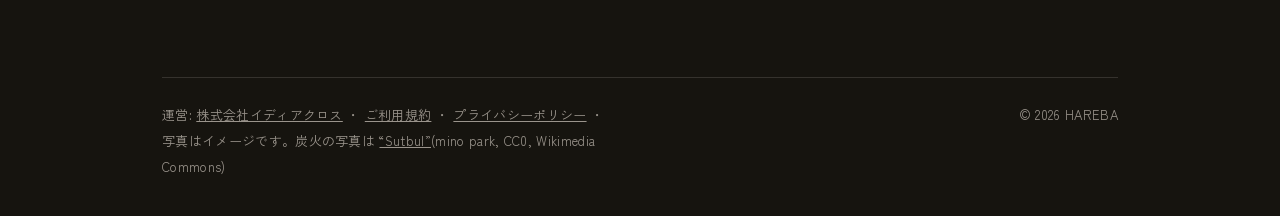
==== commit 083aaf51: "ハレ番の今井の紹介文からポッドキャストを外し、中1で株・高2で起業に変更 Co-Authored-By: Claude Opus 5.5 <noreply@anthropic.com> Claude-" ====
--- a/index.html
+++ b/index.html
@@ -239,7 +239,7 @@
         <p>企画、撮影、投稿、イベント運営。ハレの日の火を絶やさない、慶應 SFC の学生4人。</p>
       </div>
       <div class="students-grid">
-        <div class="student"><div class="square tilt"><img src="images/people/imai-sq.jpg" alt="今井智紀" width="600" height="600" loading="lazy"><i class="tilt-shade" aria-hidden="true"></i></div><p><b>今井 智紀</b><span>慶應義塾大学 SFC ・ 発信番</span><span class="bio">HP と SNS をつくる。火付け役と兼任。高校生のときに会社をつくり、ポッドキャストも配信している。</span><span class="bio">絶対焼きたいのは、マシュマロ。</span></p></div>
+        <div class="student"><div class="square tilt"><img src="images/people/imai-sq.jpg" alt="今井智紀" width="600" height="600" loading="lazy"><i class="tilt-shade" aria-hidden="true"></i></div><p><b>今井 智紀</b><span>慶應義塾大学 SFC ・ 発信番</span><span class="bio">HP と SNS をつくる。火付け役と兼任。中1で株を始め、高2で会社をつくった。</span><span class="bio">絶対焼きたいのは、マシュマロ。</span></p></div>
         <div class="student"><div class="square tilt"><img src="images/people/fukudome-sq.jpg" alt="福留大祐" width="600" height="600" loading="lazy"><i class="tilt-shade" aria-hidden="true"></i></div><p><b>福留 大祐</b><span>慶應義塾大学 SFC ・ 企画番</span><span class="bio">インプット中毒。本も動画も事例も、片っ端から頭に入れてくる。知識量は4人でいちばん、バイト経験はゼロ。だからこそ、次のハレ舞台を仕込む係。</span><span class="bio">絶対焼きたいのは、玉ねぎ。</span></p></div>
         <div class="student"><div class="square tilt"><img src="images/people/kikuchi-sq.jpg" alt="菊地昊毅" width="600" height="600" loading="lazy"><i class="tilt-shade" aria-hidden="true"></i></div><p><b>菊地 昊毅</b><span>慶應義塾大学 SFC ・ 現場番</span><span class="bio">バイト経験は数知れず。受付、ドリンク、片付けまで、現場の段取りが体に入っている。ハレ番の現場リーダー。</span><span class="bio">絶対焼きたいのは、ニンニク。</span></p></div>
         <div class="student"><div class="square tilt"><img src="images/people/araki-sq.jpg" alt="荒木耀介" width="600" height="600" loading="lazy"><i class="tilt-shade" aria-hidden="true"></i></div><p><b>荒木 耀介</b><span>慶應義塾大学 SFC ・ なんでも番</span><span class="bio">撮影も受付も火起こしも、頼めばだいたいできる万能型。冬は雪山に消える(スノーボード)。</span><span class="bio">絶対焼きたいのは、イカ。</span></p></div>
